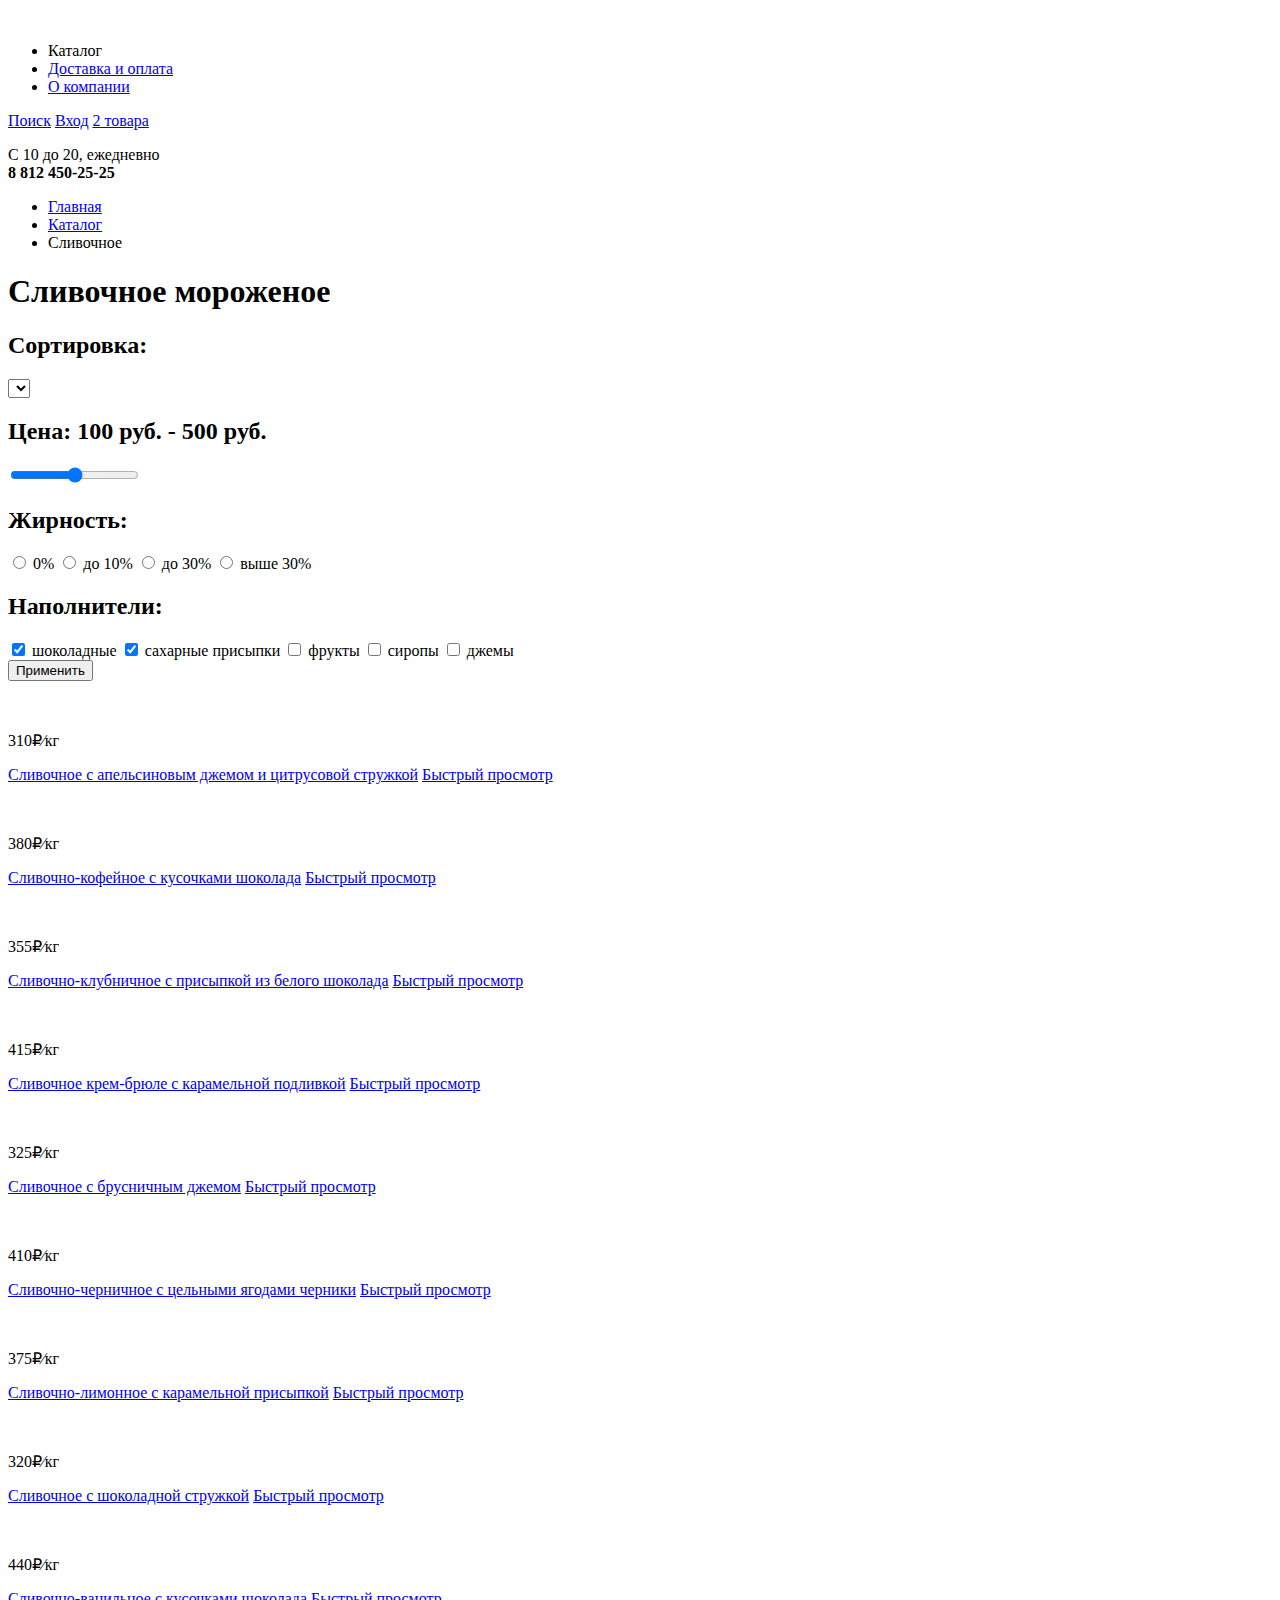
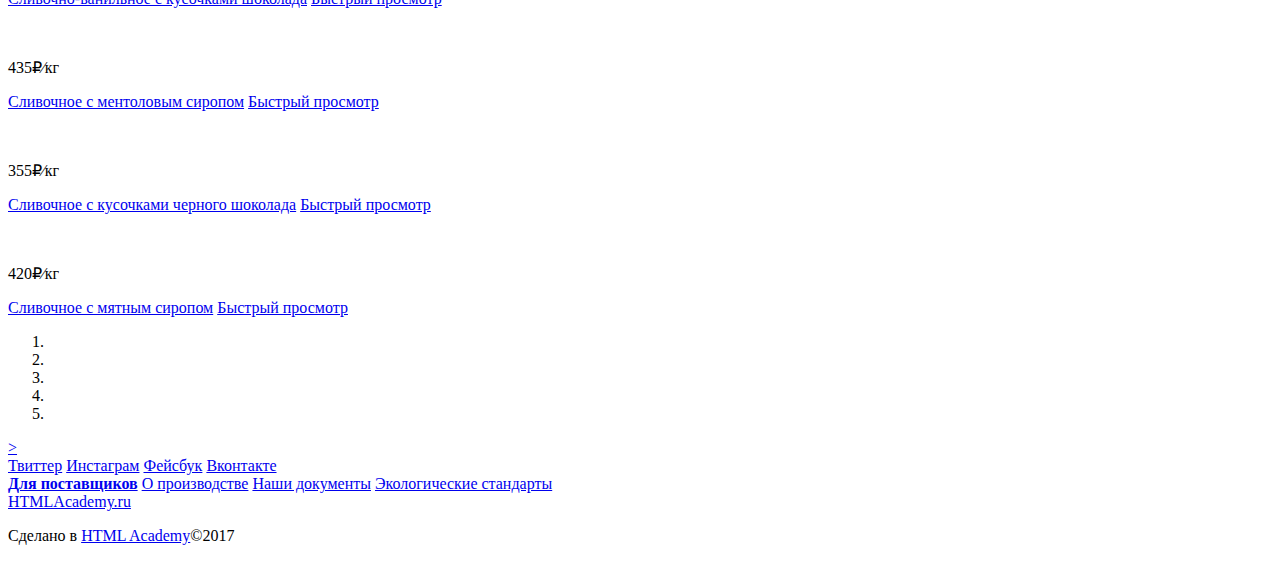
==== catalog.html @ b1b58d7e "Картинки в каталоге" ====
<!DOCTYPE html>
<html lang="ru">
    <head>
        <meta charset="utf-8">
        <title>HTML Academy: Глейси</title>
    </head>

    <body>
        <header class="main-header">
            <div class="container">
                <div class="logo">
                    <a href="index.html"><img src="img/logo.png" alt="logo of GllacyShop" width="0" height="0"></a>
                </div>
                <nav class="main-navigation">
                    <ul class="navigation-block">
                        <li class="active-navigation-block-point">Каталог</li>
                        <li class="navigation-block-point"><a href="#">Доставка и оплата</a></li>
                        <li class="navigation-block-point"><a href="#">О компании</a></li>
                    </ul>
                </nav>
                <div class="user-block">
                    <a class="user-block-search" href="#">Поиск</a>
                    <a class="user-block-login" href="#">Вход</a>
                    <a class="user-block-shopping-cart" href="#">2 товара</a>
                </div>
            </div>
            <div class="opening-hours">
                <p>
                    С 10 до 20, ежедневно<br>
                    <strong>8 812 450-25-25</strong>
                </p>
            </div>
        </header>
        <main class="container">
            <ul class="breadcrumbs-list">
                <li class="breadcrumbs-item"><a href="index.html">Главная</a></li>
                <li class="breadcrumbs-item"><a href="#">Каталог</a></li>
                <li class="breadcrumbs-item">Сливочное</li>
            </ul>
            <h1>Сливочное мороженое</h1>
            <div class="filter">
                <form action="#" method="post">
                    <div class="filter-sorting">
                        <h2>Сортировка:</h2>
                        <select name="sorting">
                            <option value="по популярности">
                        </select>
                    </div>
                    <div class="filter-price">
                        <h2>Цена: 100 руб. - 500 руб.</h2>
                        <input type="range" min="0" max="800" name="price">
                    </div>
                    <div class="filter-fat-content">
                        <h2>Жирность:</h2>
                        <input type="radio" name="fat-content" value="0" id="radio-1">
                        <label for="radio-1">0%</label>
                        <input type="radio" name="fat-content" value="less-10" id="radio-2">
                        <label for="radio-2">до 10%</label>
                        <input type="radio" name="fat-content" value="less-30" id="radio-3">
                        <label for="radio-3">до 30%</label>
                        <input type="radio" name="fat-content" value="more-30" id="radio-4">
                        <label for="radio-4">выше 30%</label>
                    </div>
                    <div class="filter-filler">
                        <h2>Наполнители:</h2>
                        <input type="checkbox" name="chocolate" checked>
                        <label for="chocolate">шоколадные</label>
                        <input type="checkbox" name="sugar" checked>
                        <label for="sugar">сахарные присыпки</label>
                        <input type="checkbox" name="fruit">
                        <label for="fruit">фрукты</label>
                        <input type="checkbox" name="syrup">
                        <label for="syrup">сиропы</label>
                        <input type="checkbox" name="jam">
                        <label for="jam">джемы</label>
                    </div>
                    <div class="filter-button">
                        <input type="submit" value="Применить">
                    </div>
                </form>
            </div>
            <div class="catalog">
                <div class="item">
                    <figure>
                        <img src="img/ice-cream-1.jpg" alt="Сливочное мороженое с апельсиновым джемом и цитрусовой стружкой" width="0" height="0">
                    </figure>
                    <p>310&#8381;&#8260;кг</p>
                    <a href="#">Сливочное с апельсиновым джемом и цитрусовой стружкой</a>
                    <a class="button" href="#">Быстрый просмотр</a>
                </div>
                <div class="item">
                    <figure>
                        <img src="img/ice-cream-2.jpg" alt="Сливочно-кофейное мороженое с кусочками шоколада" width="0" height="0">
                    </figure>
                    <p>380&#8381;&#8260;кг</p>
                    <a href="#">Сливочно-кофейное с кусочками шоколада</a>
                    <a class="button" href="#">Быстрый просмотр</a>
                </div>
                <div class="item">
                    <figure>
                        <img src="img/ice-cream-3.jpg" alt="Сливочно-клубничное мороженое с присыпкой из белого шоколада" width="0" height="0">
                    </figure>
                    <p>355&#8381;&#8260;кг</p>
                    <a href="#">Сливочно-клубничное с присыпкой из белого шоколада</a>
                    <a class="button" href="#">Быстрый просмотр</a>
                </div>
                <div class="item">
                    <figure>
                        <img src="img/ice-cream-4.jpg" alt="Сливочное крем-брюле мороженое с карамельной подливкой" width="0" height="0">
                    </figure>
                    <p>415&#8381;&#8260;кг</p>
                    <a href="#">Сливочное крем-брюле с карамельной подливкой</a>
                    <a class="button" href="#">Быстрый просмотр</a>
                </div>
                <div class="item">
                    <figure>
                        <img src="img/ice-cream-5.jpg" alt="Сливочное мороженое с брусничным джемом" width="0" height="0">
                    </figure>
                    <p>325&#8381;&#8260;кг</p>
                    <a href="#">Сливочное с брусничным джемом</a>
                    <a class="button" href="#">Быстрый просмотр</a>
                </div>
                <div class="item">
                    <figure>
                        <img src="img/ice-cream-6.jpg" alt="Сливочно-черничное мороженое с цельными ягодами черники" width="0" height="0">
                    </figure>
                    <p>410&#8381;&#8260;кг</p>
                    <a href="#">Сливочно-черничное с цельными ягодами черники</a>
                    <a class="button" href="#">Быстрый просмотр</a>
                </div>
                <div class="item">
                    <figure>
                        <img src="img/ice-cream-7.jpg" alt="Сливочно-лимонное мороженое с карамельной присыпкой" width="0" height="0">
                    </figure>
                    <p>375&#8381;&#8260;кг</p>
                    <a href="#">Сливочно-лимонное с карамельной присыпкой</a>
                    <a class="button" href="#">Быстрый просмотр</a>
                </div>
                <div class="item">
                    <figure>
                        <img src="img/ice-cream-8.jpg" alt="Сливочное мороженое с шоколадной стружкой" width="0" height="0">
                    </figure>
                    <p>320&#8381;&#8260;кг</p>
                    <a href="#">Сливочное с шоколадной стружкой</a>
                    <a class="button" href="#">Быстрый просмотр</a>
                </div>
                <div class="item">
                    <figure>
                        <img src="img/ice-cream-9.jpg" alt="Сливочно-ванильное мороженое с кусочками шоколада" width="0" height="0">
                    </figure>
                    <p>440&#8381;&#8260;кг</p>
                    <a href="#">Сливочно-ванильное с кусочками шоколада</a>
                    <a class="button" href="#">Быстрый просмотр</a>
                </div>
                <div class="item">
                    <figure>
                        <img src="img/ice-cream-10.jpg" alt="Сливочное мороженое с ментоловым сиропом" width="0" height="0">
                    </figure>
                    <p>435&#8381;&#8260;кг</p>
                    <a href="#">Сливочное с ментоловым сиропом</a>
                    <a class="button" href="#">Быстрый просмотр</a>
                </div>
                <div class="item">
                    <figure>
                        <img src="img/ice-cream-11.jpg" alt="Сливочное мороженое с кусочками черного шоколада" width="0" height="0">
                    </figure>
                    <p>355&#8381;&#8260;кг</p>
                    <a href="#">Сливочное с кусочками черного шоколада</a>
                    <a class="button" href="#">Быстрый просмотр</a>
                </div>
                <div class="item">
                    <figure>
                        <img src="img/ice-cream-12.jpg" alt="Сливочное мороженое с мятным сиропом" width="0" height="0">
                    </figure>
                    <p>420&#8381;&#8260;кг</p>
                    <a href="#">Сливочное с мятным сиропом</a>
                    <a class="button" href="#">Быстрый просмотр</a>
                </div>
            </div>
            <div class="page">
                <ol class="page-number">
                    <li class="active-page"></li>
                    <li><a href=#></a></li>
                    <li><a href=#></a></li>
                    <li><a href=#></a></li>
                    <li><a href=#></a></li>
                </ol>
                <a class="next-page" href="#">&#62;</a>
            </div>
        </main>
        <footer class="main-footer">
            <div class="container">
                <section class="footer-social">
                    <a class="social-btn social-btn-twit" href="#">Твиттер</a>
                    <a class="social-btn social-btn-inst" href="#">Инстаграм</a>
                    <a class="social-btn social-btn-fb" href="#">Фейсбук</a>
                    <a class="social-btn social-btn-vk" href="#">Вконтакте</a>
                </section>
                <section class="footer-about">
                    <a href="#"><b>Для поставщиков</b></a>
                    <a href="#">О производстве</a>
                    <a href="#">Наши документы</a>
                    <a href="#">Экологические стандарты</a>
                </section>
                <section class="footer-copyright">
                    <a class="btn" href="#">HTMLAcademy.ru</a>
                    <p>Сделано в <a href="#">HTML Academy</a>&copy;2017</p>
                </section>
            </div>
        </footer>
    </body>
</html>
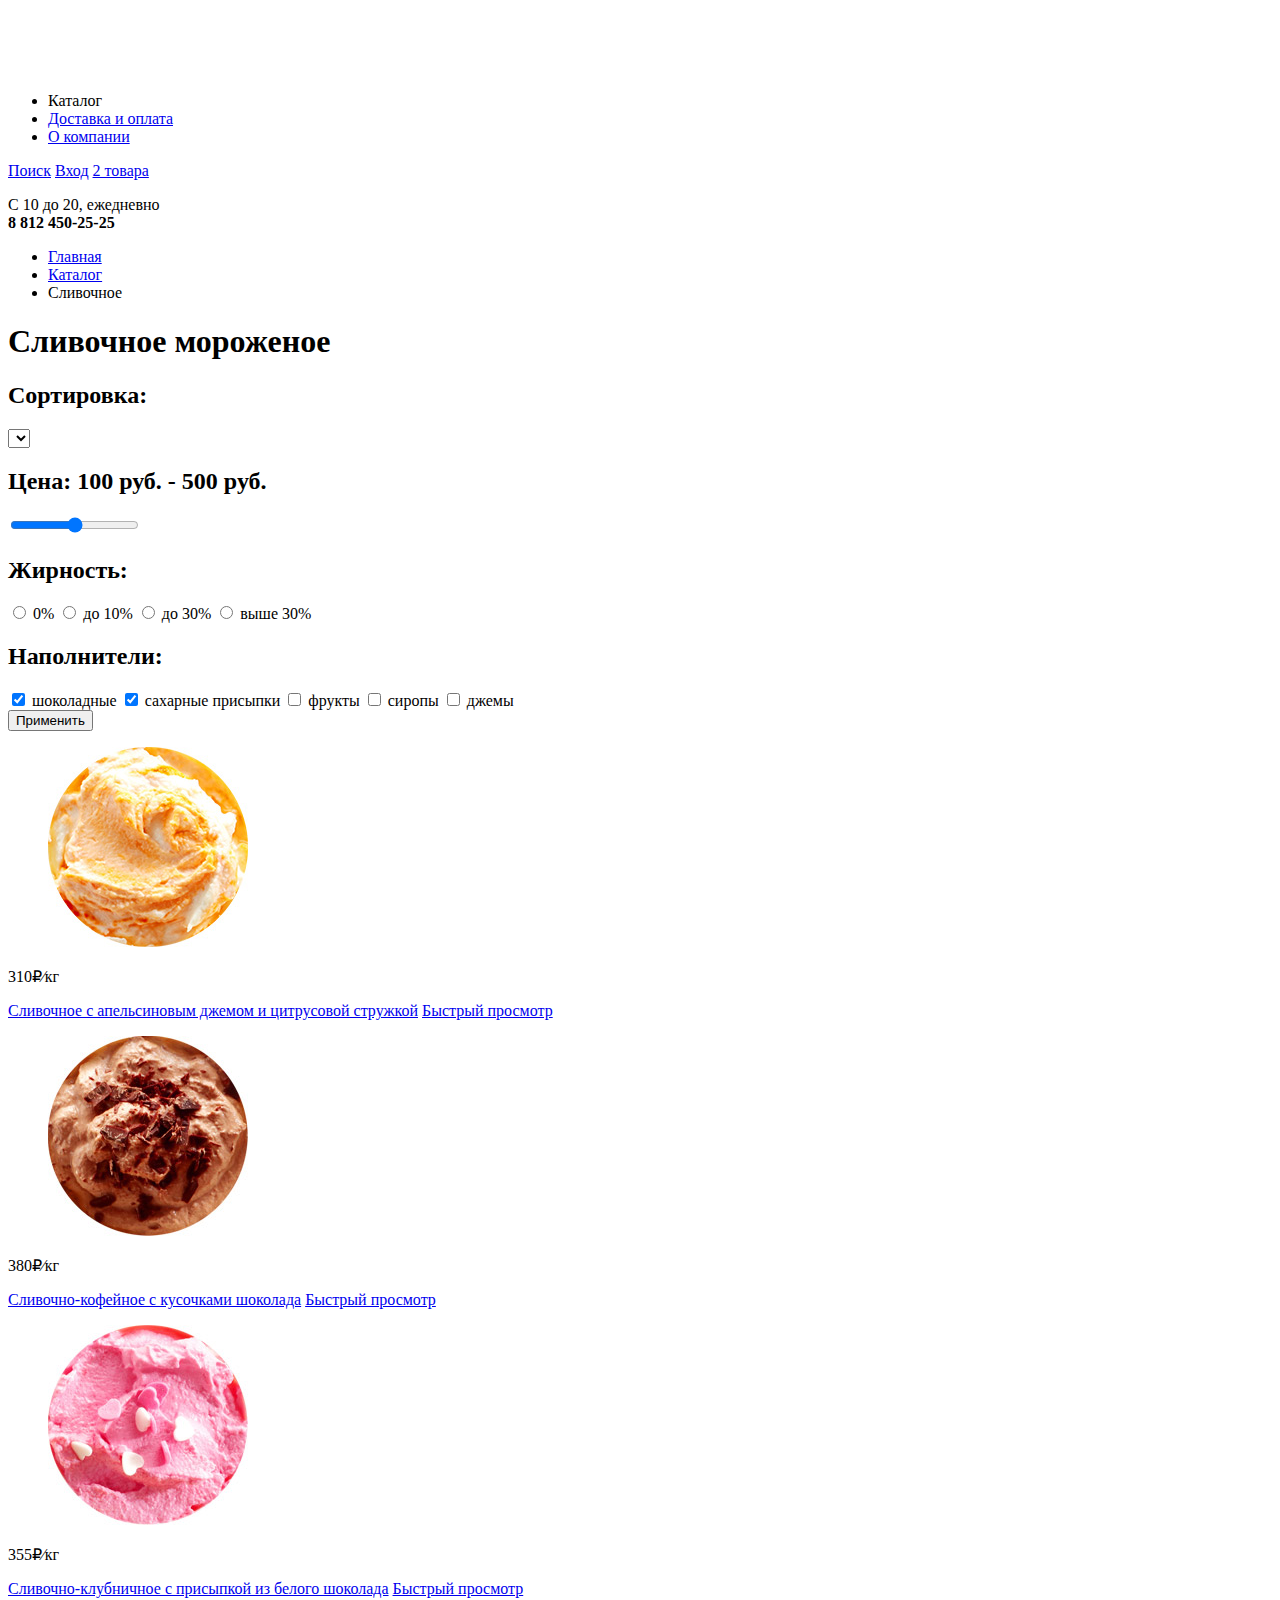
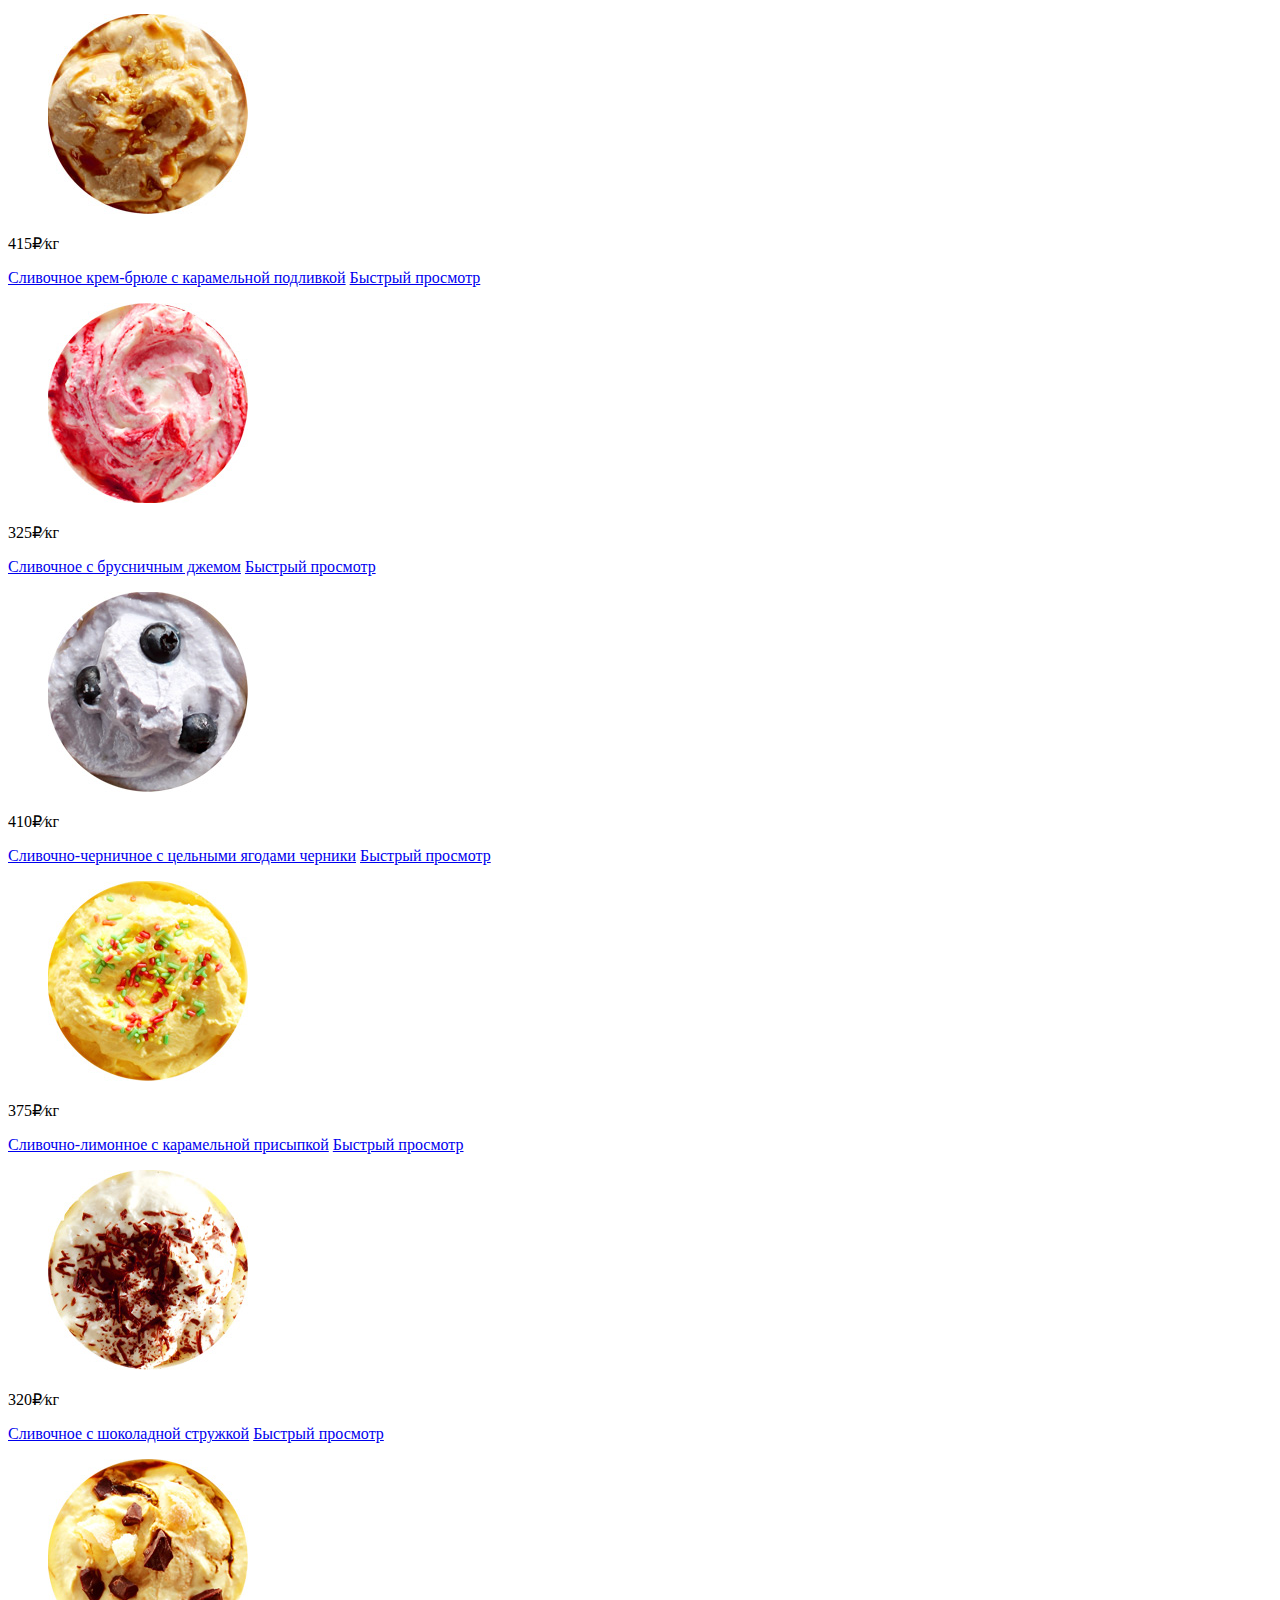
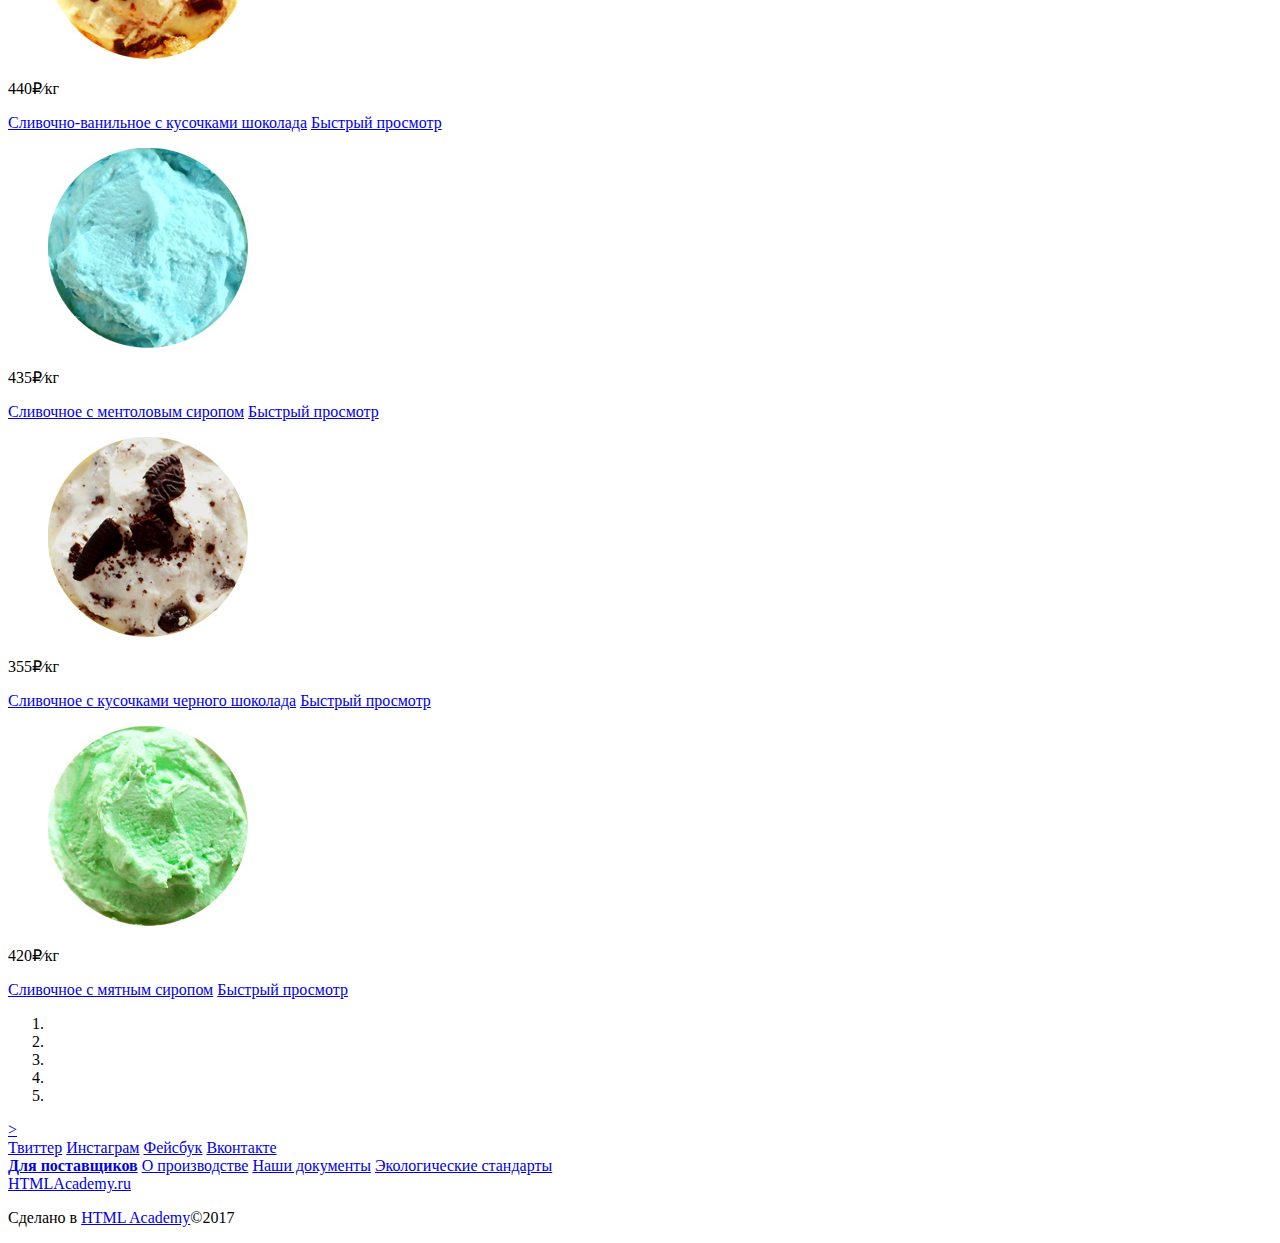
==== commit 2852aa42: "Проставлены размеры" ====
--- a/catalog.html
+++ b/catalog.html
@@ -9,7 +9,7 @@
         <header class="main-header">
             <div class="container">
                 <div class="logo">
-                    <a href="index.html"><img src="img/logo.png" alt="logo of GllacyShop" width="0" height="0"></a>
+                    <a href="index.html"><img src="img/logo.png" alt="logo of GllacyShop" width="154px" height="64px"></a>
                 </div>
                 <nav class="main-navigation">
                     <ul class="navigation-block">
@@ -82,7 +82,7 @@
             <div class="catalog">
                 <div class="item">
                     <figure>
-                        <img src="img/ice-cream-1.jpg" alt="Сливочное мороженое с апельсиновым джемом и цитрусовой стружкой" width="0" height="0">
+                        <img src="img/ice-cream-1.jpg" alt="Сливочное мороженое с апельсиновым джемом и цитрусовой стружкой" width="200px" height="200px">
                     </figure>
                     <p>310&#8381;&#8260;кг</p>
                     <a href="#">Сливочное с апельсиновым джемом и цитрусовой стружкой</a>
@@ -90,7 +90,7 @@
                 </div>
                 <div class="item">
                     <figure>
-                        <img src="img/ice-cream-2.jpg" alt="Сливочно-кофейное мороженое с кусочками шоколада" width="0" height="0">
+                        <img src="img/ice-cream-2.jpg" alt="Сливочно-кофейное мороженое с кусочками шоколада" width="200px" height="200px">
                     </figure>
                     <p>380&#8381;&#8260;кг</p>
                     <a href="#">Сливочно-кофейное с кусочками шоколада</a>
@@ -98,7 +98,7 @@
                 </div>
                 <div class="item">
                     <figure>
-                        <img src="img/ice-cream-3.jpg" alt="Сливочно-клубничное мороженое с присыпкой из белого шоколада" width="0" height="0">
+                        <img src="img/ice-cream-3.jpg" alt="Сливочно-клубничное мороженое с присыпкой из белого шоколада" width="200px" height="200px">
                     </figure>
                     <p>355&#8381;&#8260;кг</p>
                     <a href="#">Сливочно-клубничное с присыпкой из белого шоколада</a>
@@ -106,7 +106,7 @@
                 </div>
                 <div class="item">
                     <figure>
-                        <img src="img/ice-cream-4.jpg" alt="Сливочное крем-брюле мороженое с карамельной подливкой" width="0" height="0">
+                        <img src="img/ice-cream-4.jpg" alt="Сливочное крем-брюле мороженое с карамельной подливкой" width="200px" height="200px">
                     </figure>
                     <p>415&#8381;&#8260;кг</p>
                     <a href="#">Сливочное крем-брюле с карамельной подливкой</a>
@@ -114,7 +114,7 @@
                 </div>
                 <div class="item">
                     <figure>
-                        <img src="img/ice-cream-5.jpg" alt="Сливочное мороженое с брусничным джемом" width="0" height="0">
+                        <img src="img/ice-cream-5.jpg" alt="Сливочное мороженое с брусничным джемом" width="200px" height="200px">
                     </figure>
                     <p>325&#8381;&#8260;кг</p>
                     <a href="#">Сливочное с брусничным джемом</a>
@@ -122,7 +122,7 @@
                 </div>
                 <div class="item">
                     <figure>
-                        <img src="img/ice-cream-6.jpg" alt="Сливочно-черничное мороженое с цельными ягодами черники" width="0" height="0">
+                        <img src="img/ice-cream-6.jpg" alt="Сливочно-черничное мороженое с цельными ягодами черники" width="200px" height="200px">
                     </figure>
                     <p>410&#8381;&#8260;кг</p>
                     <a href="#">Сливочно-черничное с цельными ягодами черники</a>
@@ -130,7 +130,7 @@
                 </div>
                 <div class="item">
                     <figure>
-                        <img src="img/ice-cream-7.jpg" alt="Сливочно-лимонное мороженое с карамельной присыпкой" width="0" height="0">
+                        <img src="img/ice-cream-7.jpg" alt="Сливочно-лимонное мороженое с карамельной присыпкой" width="200px" height="200px">
                     </figure>
                     <p>375&#8381;&#8260;кг</p>
                     <a href="#">Сливочно-лимонное с карамельной присыпкой</a>
@@ -138,7 +138,7 @@
                 </div>
                 <div class="item">
                     <figure>
-                        <img src="img/ice-cream-8.jpg" alt="Сливочное мороженое с шоколадной стружкой" width="0" height="0">
+                        <img src="img/ice-cream-8.jpg" alt="Сливочное мороженое с шоколадной стружкой" width="200px" height="200px">
                     </figure>
                     <p>320&#8381;&#8260;кг</p>
                     <a href="#">Сливочное с шоколадной стружкой</a>
@@ -146,7 +146,7 @@
                 </div>
                 <div class="item">
                     <figure>
-                        <img src="img/ice-cream-9.jpg" alt="Сливочно-ванильное мороженое с кусочками шоколада" width="0" height="0">
+                        <img src="img/ice-cream-9.jpg" alt="Сливочно-ванильное мороженое с кусочками шоколада" width="200px" height="200px">
                     </figure>
                     <p>440&#8381;&#8260;кг</p>
                     <a href="#">Сливочно-ванильное с кусочками шоколада</a>
@@ -154,7 +154,7 @@
                 </div>
                 <div class="item">
                     <figure>
-                        <img src="img/ice-cream-10.jpg" alt="Сливочное мороженое с ментоловым сиропом" width="0" height="0">
+                        <img src="img/ice-cream-10.jpg" alt="Сливочное мороженое с ментоловым сиропом" width="200px" height="200px">
                     </figure>
                     <p>435&#8381;&#8260;кг</p>
                     <a href="#">Сливочное с ментоловым сиропом</a>
@@ -162,7 +162,7 @@
                 </div>
                 <div class="item">
                     <figure>
-                        <img src="img/ice-cream-11.jpg" alt="Сливочное мороженое с кусочками черного шоколада" width="0" height="0">
+                        <img src="img/ice-cream-11.jpg" alt="Сливочное мороженое с кусочками черного шоколада" width="200px" height="200px">
                     </figure>
                     <p>355&#8381;&#8260;кг</p>
                     <a href="#">Сливочное с кусочками черного шоколада</a>
@@ -170,7 +170,7 @@
                 </div>
                 <div class="item">
                     <figure>
-                        <img src="img/ice-cream-12.jpg" alt="Сливочное мороженое с мятным сиропом" width="0" height="0">
+                        <img src="img/ice-cream-12.jpg" alt="Сливочное мороженое с мятным сиропом" width="200px" height="200px">
                     </figure>
                     <p>420&#8381;&#8260;кг</p>
                     <a href="#">Сливочное с мятным сиропом</a>
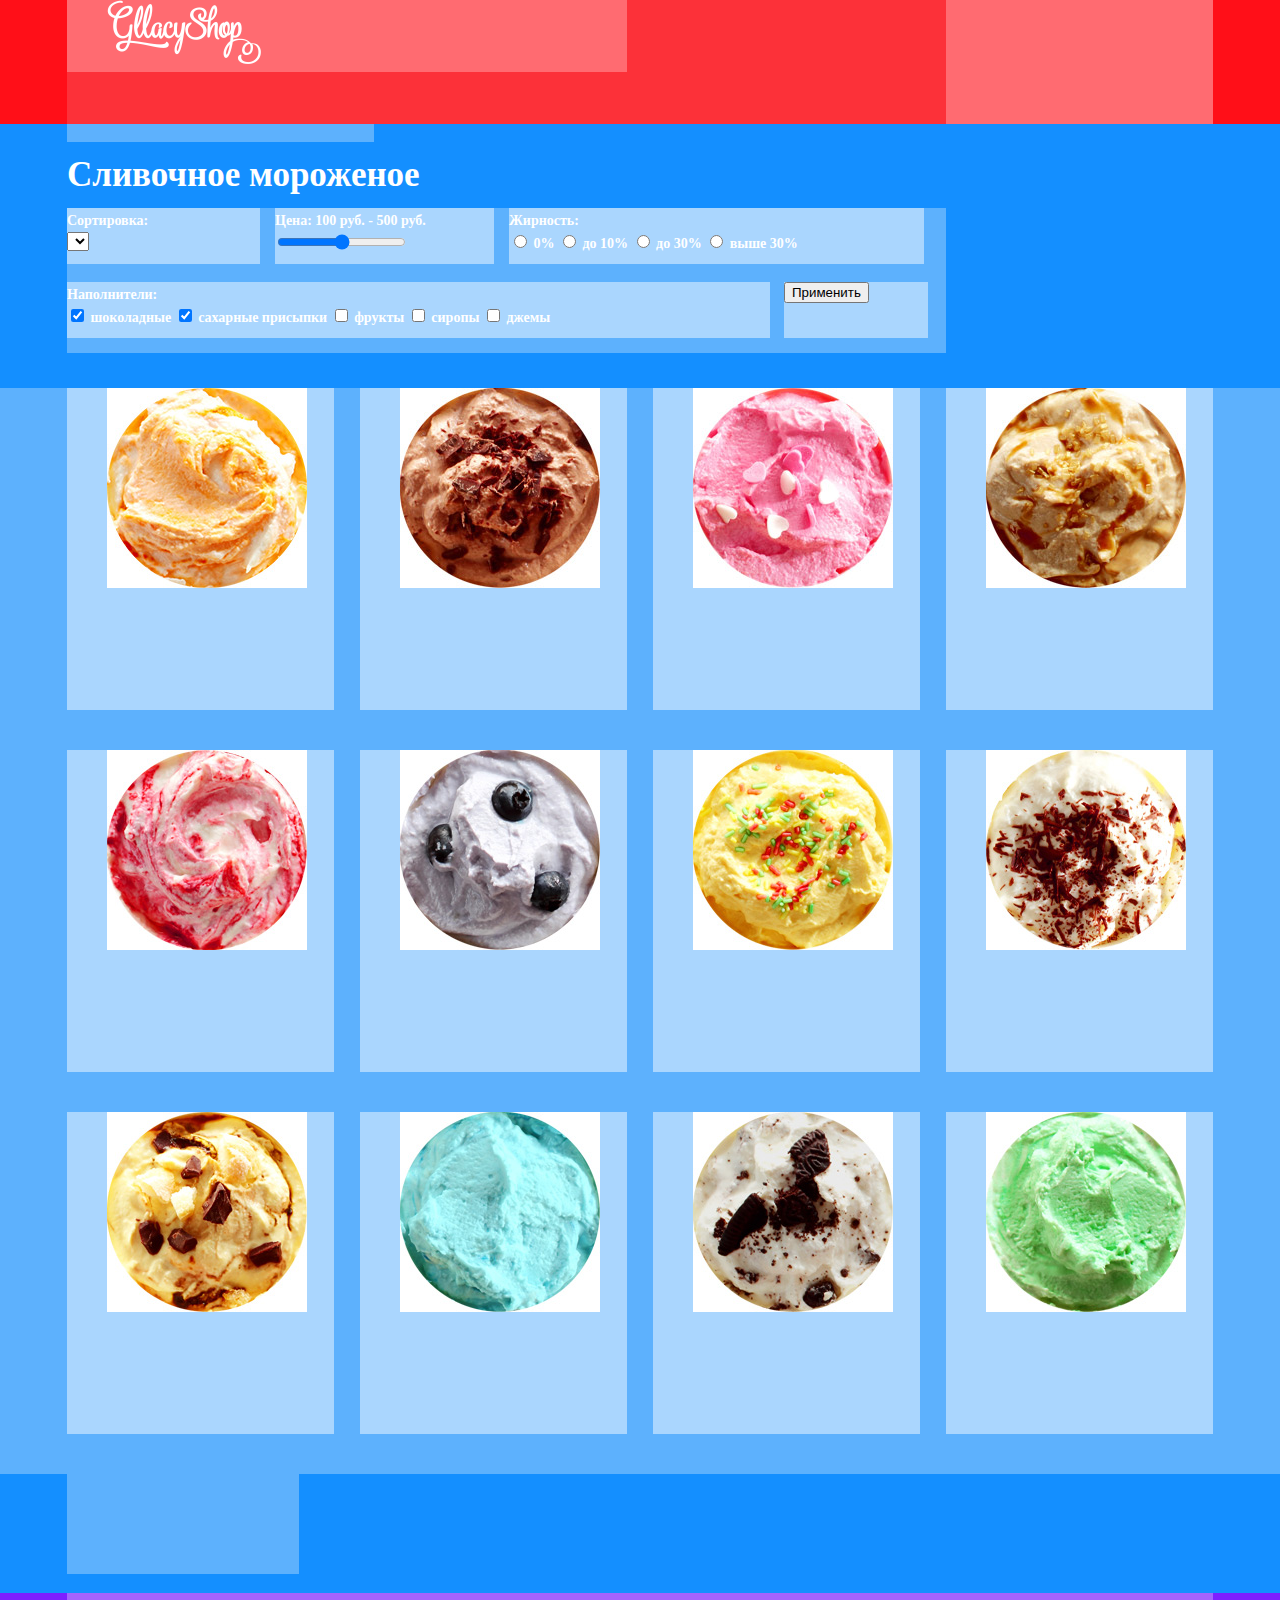
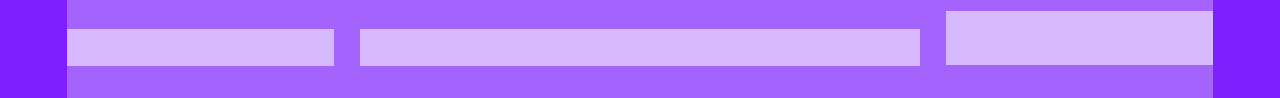
==== commit 6756481e: "Сетка" ====
--- a/catalog.html
+++ b/catalog.html
@@ -3,16 +3,14 @@
     <head>
         <meta charset="utf-8">
         <title>HTML Academy: Глейси</title>
+        <link href="css/style.css" rel="stylesheet">
     </head>
-
     <body>
         <header class="main-header">
             <div class="container">
-                <div class="logo">
-                    <a href="index.html"><img src="img/logo.png" alt="logo of GllacyShop" width="154px" height="64px"></a>
-                </div>
                 <nav class="main-navigation">
                     <ul class="navigation-block">
+                        <li class="logo"><a href="index.html"><img src="img/logo.png" alt="logo of GllacyShop" width="154px" height="64px"></a></li>
                         <li class="active-navigation-block-point">Каталог</li>
                         <li class="navigation-block-point"><a href="#">Доставка и оплата</a></li>
                         <li class="navigation-block-point"><a href="#">О компании</a></li>
@@ -24,168 +22,180 @@
                     <a class="user-block-shopping-cart" href="#">2 товара</a>
                 </div>
             </div>
-            <div class="opening-hours">
-                <p>
-                    С 10 до 20, ежедневно<br>
-                    <strong>8 812 450-25-25</strong>
-                </p>
+            <div class="container">
+                <div class="opening-hours">
+                    <p>
+                        С 10 до 20, ежедневно<br>
+                        <strong>8 812 450-25-25</strong>
+                    </p>
+                </div>
             </div>
         </header>
-        <main class="container">
-            <ul class="breadcrumbs-list">
-                <li class="breadcrumbs-item"><a href="index.html">Главная</a></li>
-                <li class="breadcrumbs-item"><a href="#">Каталог</a></li>
-                <li class="breadcrumbs-item">Сливочное</li>
-            </ul>
-            <h1>Сливочное мороженое</h1>
+        <main class="main-container">
+            <div class="container">
+                <ul class="breadcrumbs-list">
+                    <li class="breadcrumbs-item"><a href="index.html">Главная</a></li>
+                    <li class="breadcrumbs-item"><a href="#">Каталог</a></li>
+                    <li class="breadcrumbs-item">Сливочное</li>
+                </ul>
+            </div>
+            <div class="container">
+                <h1>Сливочное мороженое</h1>
+            </div>
             <div class="filter">
-                <form action="#" method="post">
-                    <div class="filter-sorting">
-                        <h2>Сортировка:</h2>
-                        <select name="sorting">
-                            <option value="по популярности">
-                        </select>
-                    </div>
-                    <div class="filter-price">
-                        <h2>Цена: 100 руб. - 500 руб.</h2>
-                        <input type="range" min="0" max="800" name="price">
-                    </div>
-                    <div class="filter-fat-content">
-                        <h2>Жирность:</h2>
-                        <input type="radio" name="fat-content" value="0" id="radio-1">
-                        <label for="radio-1">0%</label>
-                        <input type="radio" name="fat-content" value="less-10" id="radio-2">
-                        <label for="radio-2">до 10%</label>
-                        <input type="radio" name="fat-content" value="less-30" id="radio-3">
-                        <label for="radio-3">до 30%</label>
-                        <input type="radio" name="fat-content" value="more-30" id="radio-4">
-                        <label for="radio-4">выше 30%</label>
-                    </div>
-                    <div class="filter-filler">
-                        <h2>Наполнители:</h2>
-                        <input type="checkbox" name="chocolate" checked>
-                        <label for="chocolate">шоколадные</label>
-                        <input type="checkbox" name="sugar" checked>
-                        <label for="sugar">сахарные присыпки</label>
-                        <input type="checkbox" name="fruit">
-                        <label for="fruit">фрукты</label>
-                        <input type="checkbox" name="syrup">
-                        <label for="syrup">сиропы</label>
-                        <input type="checkbox" name="jam">
-                        <label for="jam">джемы</label>
-                    </div>
-                    <div class="filter-button">
-                        <input type="submit" value="Применить">
-                    </div>
-                </form>
+                <div class="container">
+                    <form action="#" method="post">
+                        <div class="filter-sorting">
+                            <h2>Сортировка:</h2>
+                            <select name="sorting">
+                                <option value="по популярности">
+                            </select>
+                        </div>
+                        <div class="filter-price">
+                            <h2>Цена: 100 руб. - 500 руб.</h2>
+                            <input type="range" min="0" max="800" name="price">
+                        </div>
+                        <div class="filter-fat-content">
+                            <h2>Жирность:</h2>
+                            <input type="radio" name="fat-content" value="0" id="radio-1">
+                            <label for="radio-1">0%</label>
+                            <input type="radio" name="fat-content" value="less-10" id="radio-2">
+                            <label for="radio-2">до 10%</label>
+                            <input type="radio" name="fat-content" value="less-30" id="radio-3">
+                            <label for="radio-3">до 30%</label>
+                            <input type="radio" name="fat-content" value="more-30" id="radio-4">
+                            <label for="radio-4">выше 30%</label>
+                        </div>
+                        <div class="filter-filler">
+                            <h2>Наполнители:</h2>
+                            <input type="checkbox" name="chocolate" checked>
+                            <label for="chocolate">шоколадные</label>
+                            <input type="checkbox" name="sugar" checked>
+                            <label for="sugar">сахарные присыпки</label>
+                            <input type="checkbox" name="fruit">
+                            <label for="fruit">фрукты</label>
+                            <input type="checkbox" name="syrup">
+                            <label for="syrup">сиропы</label>
+                            <input type="checkbox" name="jam">
+                            <label for="jam">джемы</label>
+                        </div>
+                        <div class="filter-button">
+                            <input type="submit" value="Применить">
+                        </div>
+                    </form>
+                </div>
             </div>
             <div class="catalog">
-                <div class="item">
-                    <figure>
-                        <img src="img/ice-cream-1.jpg" alt="Сливочное мороженое с апельсиновым джемом и цитрусовой стружкой" width="200px" height="200px">
-                    </figure>
-                    <p>310&#8381;&#8260;кг</p>
-                    <a href="#">Сливочное с апельсиновым джемом и цитрусовой стружкой</a>
-                    <a class="button" href="#">Быстрый просмотр</a>
-                </div>
-                <div class="item">
-                    <figure>
-                        <img src="img/ice-cream-2.jpg" alt="Сливочно-кофейное мороженое с кусочками шоколада" width="200px" height="200px">
-                    </figure>
-                    <p>380&#8381;&#8260;кг</p>
-                    <a href="#">Сливочно-кофейное с кусочками шоколада</a>
-                    <a class="button" href="#">Быстрый просмотр</a>
-                </div>
-                <div class="item">
-                    <figure>
-                        <img src="img/ice-cream-3.jpg" alt="Сливочно-клубничное мороженое с присыпкой из белого шоколада" width="200px" height="200px">
-                    </figure>
-                    <p>355&#8381;&#8260;кг</p>
-                    <a href="#">Сливочно-клубничное с присыпкой из белого шоколада</a>
-                    <a class="button" href="#">Быстрый просмотр</a>
-                </div>
-                <div class="item">
-                    <figure>
-                        <img src="img/ice-cream-4.jpg" alt="Сливочное крем-брюле мороженое с карамельной подливкой" width="200px" height="200px">
-                    </figure>
-                    <p>415&#8381;&#8260;кг</p>
-                    <a href="#">Сливочное крем-брюле с карамельной подливкой</a>
-                    <a class="button" href="#">Быстрый просмотр</a>
-                </div>
-                <div class="item">
-                    <figure>
-                        <img src="img/ice-cream-5.jpg" alt="Сливочное мороженое с брусничным джемом" width="200px" height="200px">
-                    </figure>
-                    <p>325&#8381;&#8260;кг</p>
-                    <a href="#">Сливочное с брусничным джемом</a>
-                    <a class="button" href="#">Быстрый просмотр</a>
-                </div>
-                <div class="item">
-                    <figure>
-                        <img src="img/ice-cream-6.jpg" alt="Сливочно-черничное мороженое с цельными ягодами черники" width="200px" height="200px">
-                    </figure>
-                    <p>410&#8381;&#8260;кг</p>
-                    <a href="#">Сливочно-черничное с цельными ягодами черники</a>
-                    <a class="button" href="#">Быстрый просмотр</a>
-                </div>
-                <div class="item">
-                    <figure>
-                        <img src="img/ice-cream-7.jpg" alt="Сливочно-лимонное мороженое с карамельной присыпкой" width="200px" height="200px">
-                    </figure>
-                    <p>375&#8381;&#8260;кг</p>
-                    <a href="#">Сливочно-лимонное с карамельной присыпкой</a>
-                    <a class="button" href="#">Быстрый просмотр</a>
-                </div>
-                <div class="item">
-                    <figure>
-                        <img src="img/ice-cream-8.jpg" alt="Сливочное мороженое с шоколадной стружкой" width="200px" height="200px">
-                    </figure>
-                    <p>320&#8381;&#8260;кг</p>
-                    <a href="#">Сливочное с шоколадной стружкой</a>
-                    <a class="button" href="#">Быстрый просмотр</a>
-                </div>
-                <div class="item">
-                    <figure>
-                        <img src="img/ice-cream-9.jpg" alt="Сливочно-ванильное мороженое с кусочками шоколада" width="200px" height="200px">
-                    </figure>
-                    <p>440&#8381;&#8260;кг</p>
-                    <a href="#">Сливочно-ванильное с кусочками шоколада</a>
-                    <a class="button" href="#">Быстрый просмотр</a>
-                </div>
-                <div class="item">
-                    <figure>
-                        <img src="img/ice-cream-10.jpg" alt="Сливочное мороженое с ментоловым сиропом" width="200px" height="200px">
-                    </figure>
-                    <p>435&#8381;&#8260;кг</p>
-                    <a href="#">Сливочное с ментоловым сиропом</a>
-                    <a class="button" href="#">Быстрый просмотр</a>
-                </div>
-                <div class="item">
-                    <figure>
-                        <img src="img/ice-cream-11.jpg" alt="Сливочное мороженое с кусочками черного шоколада" width="200px" height="200px">
-                    </figure>
-                    <p>355&#8381;&#8260;кг</p>
-                    <a href="#">Сливочное с кусочками черного шоколада</a>
-                    <a class="button" href="#">Быстрый просмотр</a>
-                </div>
-                <div class="item">
-                    <figure>
-                        <img src="img/ice-cream-12.jpg" alt="Сливочное мороженое с мятным сиропом" width="200px" height="200px">
-                    </figure>
-                    <p>420&#8381;&#8260;кг</p>
-                    <a href="#">Сливочное с мятным сиропом</a>
-                    <a class="button" href="#">Быстрый просмотр</a>
+                <div class="container">
+                    <div class="item">
+                        <figure>
+                            <img src="img/ice-cream-1.jpg" alt="Сливочное мороженое с апельсиновым джемом и цитрусовой стружкой" width="200px" height="200px">
+                        </figure>
+                        <p>310&#8381;&#8260;кг</p>
+                        <a href="#">Сливочное с апельсиновым джемом и цитрусовой стружкой</a>
+                        <a class="button" href="#">Быстрый просмотр</a>
+                    </div>
+                    <div class="item">
+                        <figure>
+                            <img src="img/ice-cream-2.jpg" alt="Сливочно-кофейное мороженое с кусочками шоколада" width="200px" height="200px">
+                        </figure>
+                        <p>380&#8381;&#8260;кг</p>
+                        <a href="#">Сливочно-кофейное с кусочками шоколада</a>
+                        <a class="button" href="#">Быстрый просмотр</a>
+                    </div>
+                    <div class="item">
+                        <figure>
+                            <img src="img/ice-cream-3.jpg" alt="Сливочно-клубничное мороженое с присыпкой из белого шоколада" width="200px" height="200px">
+                        </figure>
+                        <p>355&#8381;&#8260;кг</p>
+                        <a href="#">Сливочно-клубничное с присыпкой из белого шоколада</a>
+                        <a class="button" href="#">Быстрый просмотр</a>
+                    </div>
+                    <div class="item">
+                        <figure>
+                            <img src="img/ice-cream-4.jpg" alt="Сливочное крем-брюле мороженое с карамельной подливкой" width="200px" height="200px">
+                        </figure>
+                        <p>415&#8381;&#8260;кг</p>
+                        <a href="#">Сливочное крем-брюле с карамельной подливкой</a>
+                        <a class="button" href="#">Быстрый просмотр</a>
+                    </div>
+                    <div class="item">
+                        <figure>
+                            <img src="img/ice-cream-5.jpg" alt="Сливочное мороженое с брусничным джемом" width="200px" height="200px">
+                        </figure>
+                        <p>325&#8381;&#8260;кг</p>
+                        <a href="#">Сливочное с брусничным джемом</a>
+                        <a class="button" href="#">Быстрый просмотр</a>
+                    </div>
+                    <div class="item">
+                        <figure>
+                            <img src="img/ice-cream-6.jpg" alt="Сливочно-черничное мороженое с цельными ягодами черники" width="200px" height="200px">
+                        </figure>
+                        <p>410&#8381;&#8260;кг</p>
+                        <a href="#">Сливочно-черничное с цельными ягодами черники</a>
+                        <a class="button" href="#">Быстрый просмотр</a>
+                    </div>
+                    <div class="item">
+                        <figure>
+                            <img src="img/ice-cream-7.jpg" alt="Сливочно-лимонное мороженое с карамельной присыпкой" width="200px" height="200px">
+                        </figure>
+                        <p>375&#8381;&#8260;кг</p>
+                        <a href="#">Сливочно-лимонное с карамельной присыпкой</a>
+                        <a class="button" href="#">Быстрый просмотр</a>
+                    </div>
+                    <div class="item">
+                        <figure>
+                            <img src="img/ice-cream-8.jpg" alt="Сливочное мороженое с шоколадной стружкой" width="200px" height="200px">
+                        </figure>
+                        <p>320&#8381;&#8260;кг</p>
+                        <a href="#">Сливочное с шоколадной стружкой</a>
+                        <a class="button" href="#">Быстрый просмотр</a>
+                    </div>
+                    <div class="item">
+                        <figure>
+                            <img src="img/ice-cream-9.jpg" alt="Сливочно-ванильное мороженое с кусочками шоколада" width="200px" height="200px">
+                        </figure>
+                        <p>440&#8381;&#8260;кг</p>
+                        <a href="#">Сливочно-ванильное с кусочками шоколада</a>
+                        <a class="button" href="#">Быстрый просмотр</a>
+                    </div>
+                    <div class="item">
+                        <figure>
+                            <img src="img/ice-cream-10.jpg" alt="Сливочное мороженое с ментоловым сиропом" width="200px" height="200px">
+                        </figure>
+                        <p>435&#8381;&#8260;кг</p>
+                        <a href="#">Сливочное с ментоловым сиропом</a>
+                        <a class="button" href="#">Быстрый просмотр</a>
+                    </div>
+                    <div class="item">
+                        <figure>
+                            <img src="img/ice-cream-11.jpg" alt="Сливочное мороженое с кусочками черного шоколада" width="200px" height="200px">
+                        </figure>
+                        <p>355&#8381;&#8260;кг</p>
+                        <a href="#">Сливочное с кусочками черного шоколада</a>
+                        <a class="button" href="#">Быстрый просмотр</a>
+                    </div>
+                    <div class="item">
+                        <figure>
+                            <img src="img/ice-cream-12.jpg" alt="Сливочное мороженое с мятным сиропом" width="200px" height="200px">
+                        </figure>
+                        <p>420&#8381;&#8260;кг</p>
+                        <a href="#">Сливочное с мятным сиропом</a>
+                        <a class="button" href="#">Быстрый просмотр</a>
+                    </div>
                 </div>
             </div>
             <div class="page">
-                <ol class="page-number">
-                    <li class="active-page"></li>
-                    <li><a href=#></a></li>
-                    <li><a href=#></a></li>
-                    <li><a href=#></a></li>
-                    <li><a href=#></a></li>
-                </ol>
-                <a class="next-page" href="#">&#62;</a>
+                <div class="container">
+                    <ol class="page-number">
+                        <li class="active-page"></li>
+                        <li><a href=#></a></li>
+                        <li><a href=#></a></li>
+                        <li><a href=#></a></li>
+                        <li><a href=#></a></li>
+                    </ol>
+                    <a class="next-page" href="#">&#62;</a>
+                </div>
             </div>
         </main>
         <footer class="main-footer">
--- a/css/style.css
+++ b/css/style.css
@@ -0,0 +1,256 @@
+body {
+    /* Оформление текста */
+    font-size: 16px;
+    line-height: 1.2em;
+    color: #ffffff;
+    font-weight: bold;
+    font-family: "Roboto";
+
+    /* Сетка */
+    margin: 0;
+    padding: 0;
+}
+
+/*------------------------------ Сетка для шапки -----------------------------*/
+.container {
+    width: 1146px;
+    margin: 0 auto;
+}
+
+.main-header {
+    height: 124px;
+    background-color: #ff0f18;
+    font-size: 0;
+}
+
+.main-header .container {
+    height: 72px;
+    background-color: #fc3139;
+}
+
+.main-navigation {
+    display: inline-block;
+    width: 560px;
+    height: 72px;
+    margin: 0;
+    background-color: #ff6b71;
+}
+
+.user-block {
+    display: inline-block;
+    vertical-align: top;
+    width: 267px;
+    height: 72px;
+    margin: 0;
+    margin-left: 319px;
+    background-color: #ff6b71;
+}
+
+.opening-hours {
+    display: inline-block;
+    width: 267px;
+    height: 52px;
+    margin: 0;
+    margin-left: 879px;
+    background-color: #ff6b71;
+}
+
+/*--------------------------- Сетка для index.html ---------------------------*/
+.main-container {
+    background-color: #148fff;
+    font-size: 0;
+}
+
+.special-offer {
+    margin-top: 528px; /*Пока не поняла, как поступить со слайдами, поэтому сделала отступ */
+    margin-bottom: 35px;
+    background-color: #5db1fd;
+}
+
+.left-special-offer,
+.right-special-offer {
+    display: inline-block;
+    width: 560px;
+    height: 229px;
+    background-color: #aad6fe;
+    font-size: 16px;
+}
+
+.left-special-offer {
+    margin-right: 26px;
+}
+
+.catalog {
+    background-color: #5db1fd;
+}
+
+.item {
+    display: inline-block;
+    vertical-align: top;
+    height: 322px;
+    width: 267px;
+    margin-bottom: 40px;
+    margin-right: 26px;
+    background-color: #aad6fe;
+}
+
+.item:nth-child(4n) {
+    margin-right: 0;
+}
+
+.description {
+    height: 306px;
+    margin-bottom: 40px;
+    background-color: #5db1fd;
+}
+
+.news {
+    background-color: #5db1fd;
+}
+
+.news-blog,
+.news-newsletter {
+    display: inline-block;
+    vertical-align: top;
+    width: 560px;
+    height: 220px;
+    background-color: #aad6fe;
+    font-size: 16px;
+}
+
+.news-blog {
+    margin-right: 26px;
+}
+
+.contacts {
+    height: 430px;
+    background-color: #5db1fd;
+}
+
+.contacts img {
+    display: none; /* Не поняла, как сделат карту, пока скрыла */
+}
+
+.contacts-info {
+    height: 305px;
+    width: 302px;
+    margin-left: 870px;
+    margin-top: 62px;
+    background-color: #aad6fe;
+}
+/*-------------------------- Сетка для catalog.html --------------------------*/
+.breadcrumbs-list {
+    width: 267px;
+    height: 18px;
+    background-color: #5db1fd;
+}
+
+form {
+    width: 879px;
+    height: 145px;
+    margin-bottom: 35px;
+    background-color: #5db1fd;
+    font-size: 0;
+}
+
+.filter-sorting,
+.filter-price,
+.filter-fat-content,
+.filter-filler,
+.filter-button {
+    display: inline-block;
+    vertical-align: top;
+    height: 56px;
+    margin-right: 15px;
+    margin-bottom: 18px;
+    background-color: #aad6fe;
+    font-size: 14px;
+}
+
+.filter-sorting {
+    width: 193px;
+}
+
+.filter-price {
+    width: 219px;
+}
+
+.filter-fat-content {
+    width: 415px;
+}
+
+.filter-filler {
+    width: 703px;
+    margin-right: 14px;
+}
+
+.filter-button {
+    width: 144px;
+}
+
+.page-number {
+    width: 192px;
+    height: 100px;
+    background-color: #5db1fd;
+}
+/*----------------------------- Сетка для подвала ----------------------------*/
+.main-footer {
+    font-size: 0;
+    background-color: #7e1fff;
+}
+
+.main-footer .container {
+    height: 105px;
+    background-color: #a463fd;
+}
+
+.footer-social {
+    float: left;
+    width: 267px;
+    height: 37px;
+    margin-top: 36px;
+    margin-right: 26px;
+    background-color: #d6b9fe;
+}
+
+.footer-about {
+    float: left;
+    width: 560px;
+    height: 37px;
+    margin-top: 36px;
+    margin-right: 26px;
+    background-color: #d6b9fe;
+}
+
+.footer-copyright {
+    float: right;
+    width: 267px;
+    height: 54px;
+    margin-top: 18px;
+    background-color: #d6b9fe;
+}
+
+/* Оформление */
+.special-offer h2 {
+    /* Оформление текста */
+    font-size: 35px;
+    line-height: 3px;
+}
+
+.filter h2 {
+    /* Оформление текста */
+    font-size: 14px;
+    line-height: 1px;
+    font-weight: medium;
+}
+
+.news-blog h3 {
+    /* Оформление текста */
+    line-height: 3px;
+    color: #5a5a5a;
+    font-weight: medium;
+}
+
+.main-container h1 {
+    font-size: 35px;
+}
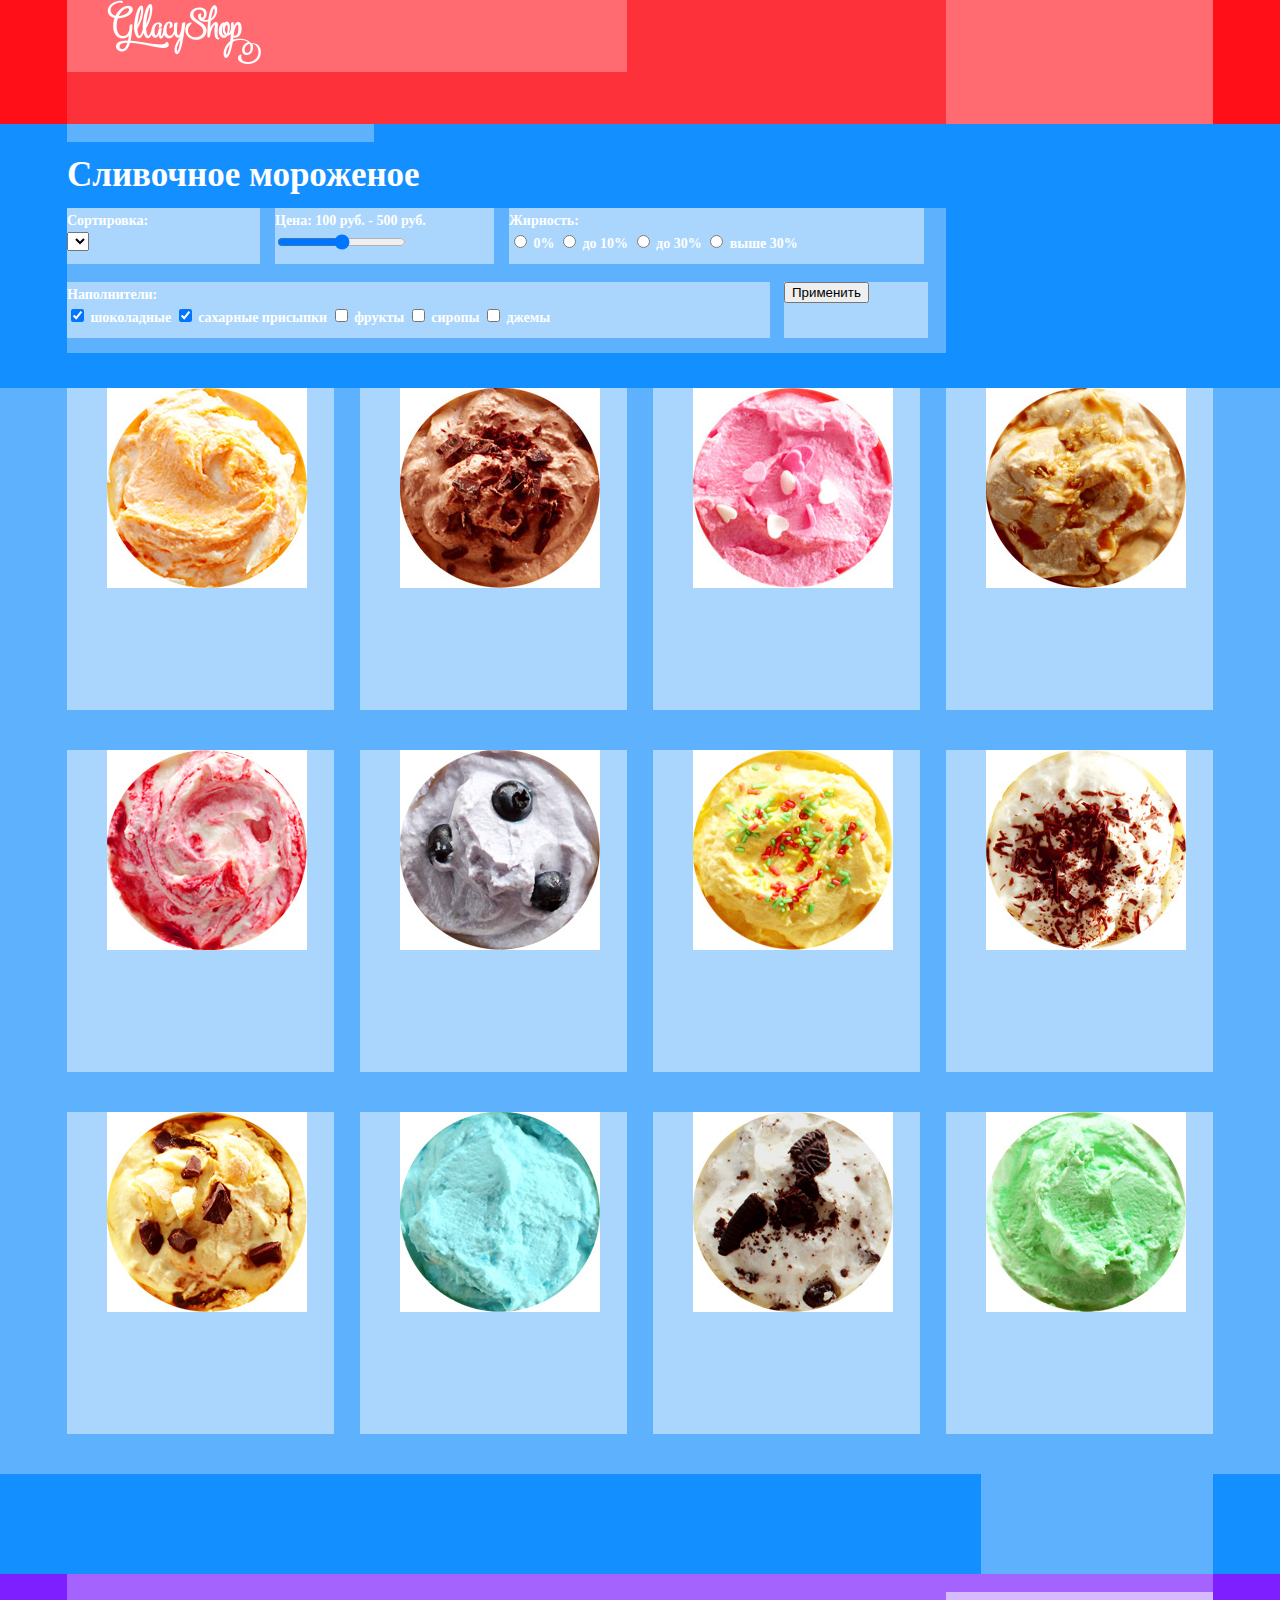
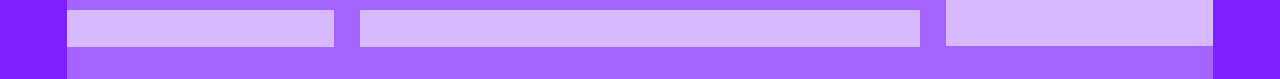
==== commit 0c171f57: "Сетка" ====
--- a/catalog.html
+++ b/catalog.html
@@ -186,14 +186,14 @@
                 </div>
             </div>
             <div class="page">
-                <div class="container">
-                    <ol class="page-number">
-                        <li class="active-page"></li>
-                        <li><a href=#></a></li>
-                        <li><a href=#></a></li>
-                        <li><a href=#></a></li>
-                        <li><a href=#></a></li>
-                    </ol>
+                <div class="container clearfix">
+                    <ul class="page-number">
+                        <li class="active-page"><a>1</a></li>
+                        <li><a href=#>2</a></li>
+                        <li><a href=#>3</a></li>
+                        <li><a href=#>4</a></li>
+                        <li><a href=#>5</a></li>
+                    </ul>
                     <a class="next-page" href="#">&#62;</a>
                 </div>
             </div>
--- a/css/style.css
+++ b/css/style.css
@@ -99,9 +99,11 @@
 }
 
 .description {
+    width: 1146px;
     height: 306px;
+    margin: 0 auto;
     margin-bottom: 40px;
-    background-color: #5db1fd;
+    background-color: #8df7ed;
 }
 
 .news {
@@ -145,7 +147,7 @@
     background-color: #5db1fd;
 }
 
-form {
+.filter form {
     width: 879px;
     height: 145px;
     margin-bottom: 35px;
@@ -189,9 +191,16 @@
 }
 
 .page-number {
+    float: right;
     width: 192px;
     height: 100px;
     background-color: #5db1fd;
+}
+
+.clearfix::after {
+    content: "";
+    display: table;
+    clear: both;
 }
 /*----------------------------- Сетка для подвала ----------------------------*/
 .main-footer {
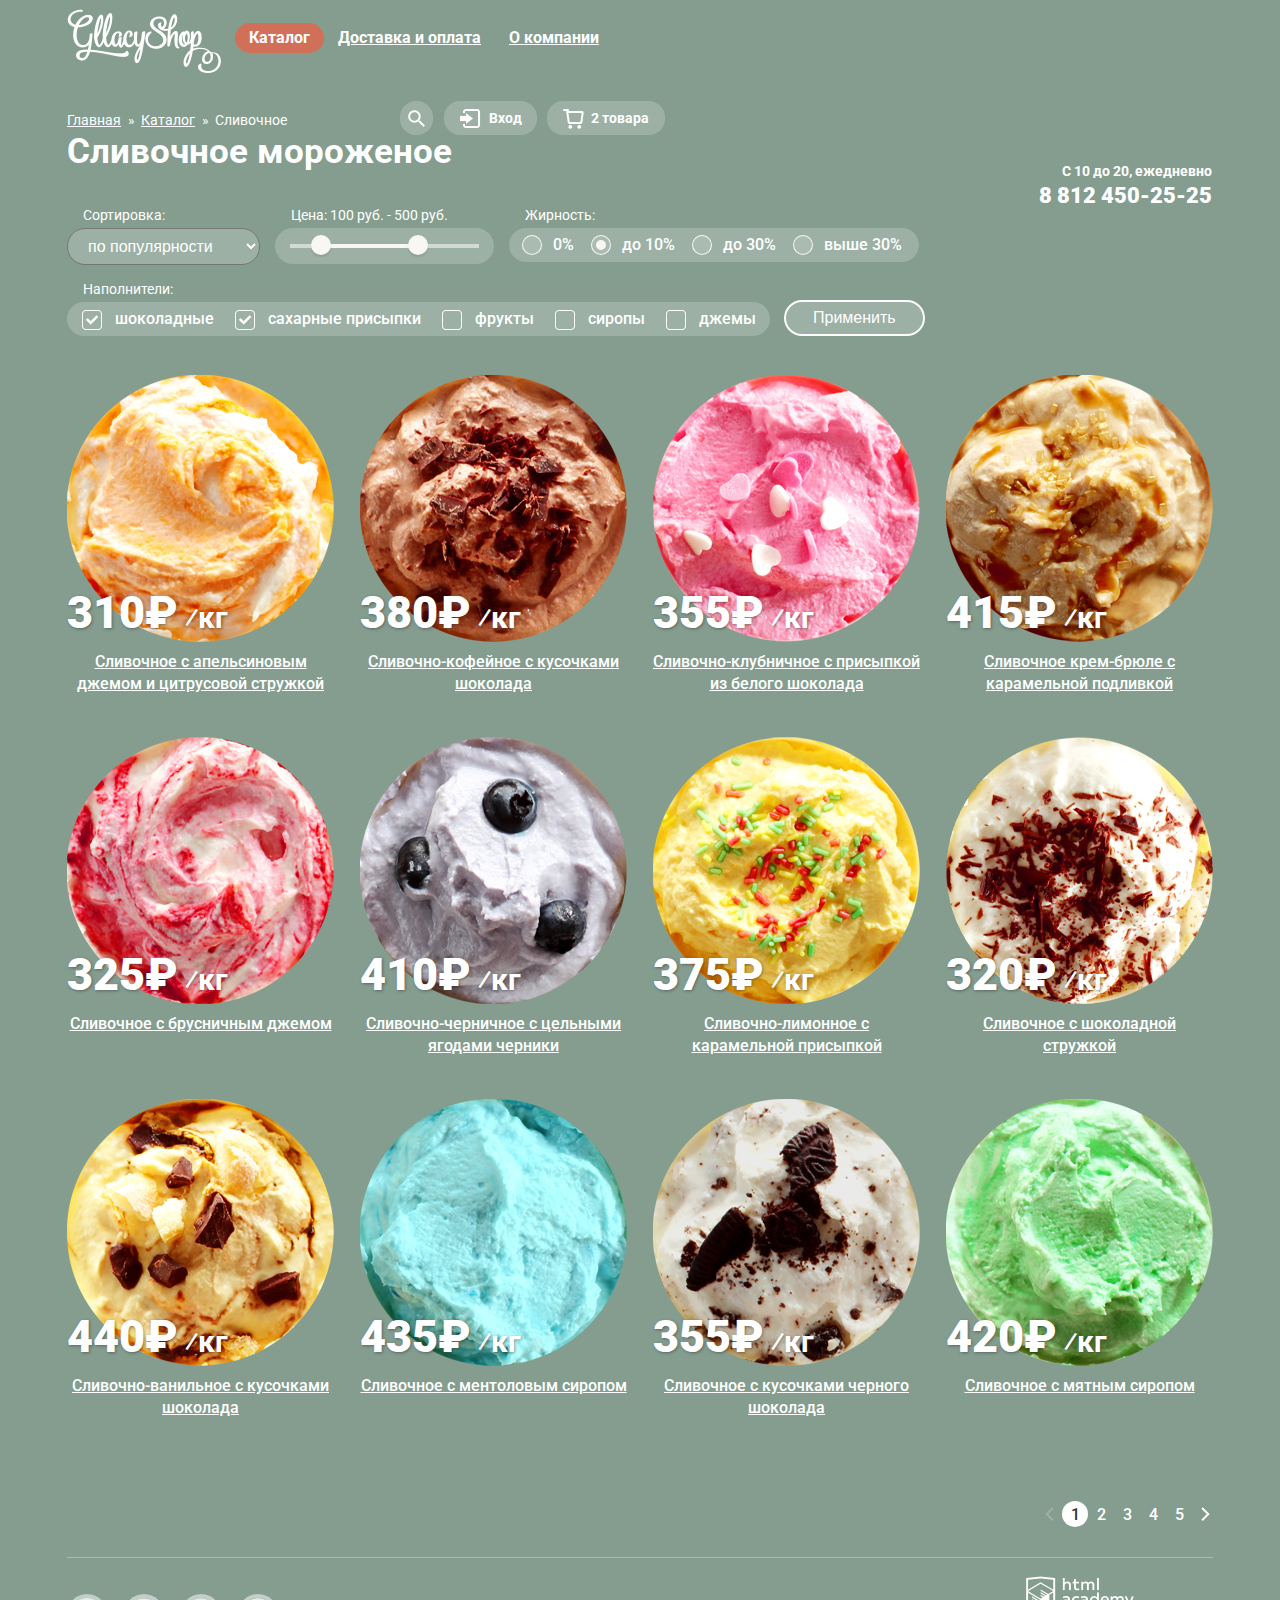
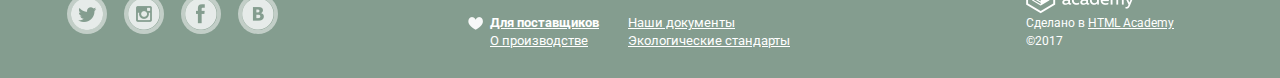
==== commit 12a2de2a: "Почти готовые 2 страницы" ====
--- a/catalog.html
+++ b/catalog.html
@@ -3,220 +3,344 @@
     <head>
         <meta charset="utf-8">
         <title>HTML Academy: Глейси</title>
+        <link href="https://fonts.googleapis.com/css?family=Roboto:400,500,900&amp;subset=cyrillic" rel="stylesheet">
+        <link rel="stylesheet" href="css/normalize.css">
         <link href="css/style.css" rel="stylesheet">
     </head>
     <body>
-        <header class="main-header">
-            <div class="container">
-                <nav class="main-navigation">
-                    <ul class="navigation-block">
-                        <li class="logo"><a href="index.html"><img src="img/logo.png" alt="logo of GllacyShop" width="154px" height="64px"></a></li>
-                        <li class="active-navigation-block-point">Каталог</li>
-                        <li class="navigation-block-point"><a href="#">Доставка и оплата</a></li>
-                        <li class="navigation-block-point"><a href="#">О компании</a></li>
+        <div class="site-wrapper">
+            <header class="main-header">
+                <div class="container">
+                    <nav class="main-navigation">
+                        <a class="logo" href="index.html"><img src="img/logo.png" alt="logo of GllacyShop" width="154px" height="64px"></a>
+                        <ul class="navigation-block">
+                            <li class="active-navigation-block-point"><a href="#">Каталог</a>
+                                <ul class="sub-navigation">
+                                    <li class="sub-navigation-block-point"><a href="#">Новинки</a></li>
+                                    <li class="sub-navigation-block-point active"><a>Сливочное</a></li>
+                                    <li class="sub-navigation-block-point"><a href="#">Щербеты</a></li>
+                                    <li class="sub-navigation-block-point"><a href="#">Фруктовый лед</a></li>
+                                    <li class="sub-navigation-block-point"><a href="#">Мелорин</a></li>
+                                </ul>
+                            </li>
+                            <li class="navigation-block-point"><a href="#">Доставка и оплата</a></li>
+                            <li class="navigation-block-point"><a href="#">О компании</a></li>
+                        </ul>
+                    </nav>
+                    <div class="user-block">
+                        <ul>
+                            <li class="user-block-search-li">
+                                <a class="user-block-search" href="#">Поиск</a>
+                                <form class="user-block-search-form" action="#" method="post">
+                                    <input type="search" name="user-search" placeholder="Что ищем?" id="user-search-label">
+                                    <label for="user-search-label">Что ищем?</label>
+                                </form>
+                            </li>
+                            <li class="user-block-login-li">
+                                <a class="user-block-login" href="#">Вход</a>
+                                <form class="user-block-login-form" action="#" method="post">
+                                    <input type="email" name="user-email" placeholder="Электронная почта" id="user-email-label">
+                                    <label for="user-email-label">Электронная почта</label>
+                                    <input type="password" name="user-password" placeholder="Пароль" id="user-password-label">
+                                    <label for="user-password-label">Пароль</label>
+                                    <button class="button" type="submit">Войти</button>
+                                    <div class="user-block-login-form-link">
+                                        <a href="#">Забыли пароль?</a>
+                                        <a href="#">Новая регистрация</a>
+                                    </div>
+                                </form>
+                            </li>
+                            <li class="user-block-shopping-cart-li">
+                                <a class="user-block-shopping-cart" href="#">2 товара</a>
+                                <div class="user-block-shopping-cart-content">
+                                    <table class="user-block-shopping-cart-table">
+                                        <tr class="row">
+                                            <td>
+                                                <a href="#" class="delete-item"> <img src="img/x.png" alt="Удалить" width="11" height="11"></a>
+                                            </td>
+                                            <td>
+                                                <img src="img/small-ice-cream-1.png" alt="Пломбир с апельсиновым джемом" width="33" height="33">
+                                            </td>
+                                            <td>
+                                                Пломбир с апельсиновым джемом
+                                            </td>
+                                            <td>
+                                                1,5 кг х <span>200 руб</span>
+                                            </td>
+                                            <td>
+                                                300 руб.
+                                            </td>
+                                        </tr>
+                                        <tr class="row">
+                                            <td>
+                                                <a href="#" class="delete-item"><img src="img/x.png" alt="Удалить" width="11" height="11"></a></td>
+                                            <td>
+                                                <img src="img/small-ice-cream-3.png" alt="Клубничный пломбир с присыпкой из белого шоколада" width="33" height="33">
+                                            </td>
+                                            <td>
+                                                Клубничный пломбир с присыпкой<br>
+                                                    из белого шоколада
+                                            </td>
+                                            <td>
+                                                1,5 кг х <span>300 руб</span>
+                                            </td>
+                                            <td>
+                                                450 руб.
+                                            </td>
+                                        </tr>
+                                    </table>
+                                    <div class="user-block-shopping-cart-price">
+                                        Итого: 750 руб.
+                                    </div>
+                                    <div class="user-block-shopping-cart-button">
+                                        <a class="button" href="#">Оформить заказ</a>
+                                    </div>
+                                </div>
+                            </li>
+                        </ul>
+                    </div>
+                </div>
+                <div class="container">
+                    <div class="opening-hours">
+                        <p>
+                            С 10 до 20, ежедневно<br>
+                            <strong>8 812 450-25-25</strong>
+                        </p>
+                    </div>
+                </div>
+            </header>
+            <main class="main-container">
+                <div class="container">
+                    <ul class="breadcrumbs-list">
+                        <li class="breadcrumbs-item"><a href="index.html">Главная</a></li>
+                        <li class="breadcrumbs-item"><a href="#">Каталог</a></li>
+                        <li class="breadcrumbs-item">Сливочное</li>
                     </ul>
-                </nav>
-                <div class="user-block">
-                    <a class="user-block-search" href="#">Поиск</a>
-                    <a class="user-block-login" href="#">Вход</a>
-                    <a class="user-block-shopping-cart" href="#">2 товара</a>
-                </div>
-            </div>
-            <div class="container">
-                <div class="opening-hours">
-                    <p>
-                        С 10 до 20, ежедневно<br>
-                        <strong>8 812 450-25-25</strong>
-                    </p>
-                </div>
-            </div>
-        </header>
-        <main class="main-container">
-            <div class="container">
-                <ul class="breadcrumbs-list">
-                    <li class="breadcrumbs-item"><a href="index.html">Главная</a></li>
-                    <li class="breadcrumbs-item"><a href="#">Каталог</a></li>
-                    <li class="breadcrumbs-item">Сливочное</li>
-                </ul>
-            </div>
-            <div class="container">
-                <h1>Сливочное мороженое</h1>
-            </div>
-            <div class="filter">
-                <div class="container">
-                    <form action="#" method="post">
-                        <div class="filter-sorting">
-                            <h2>Сортировка:</h2>
-                            <select name="sorting">
-                                <option value="по популярности">
-                            </select>
-                        </div>
-                        <div class="filter-price">
-                            <h2>Цена: 100 руб. - 500 руб.</h2>
-                            <input type="range" min="0" max="800" name="price">
-                        </div>
-                        <div class="filter-fat-content">
-                            <h2>Жирность:</h2>
-                            <input type="radio" name="fat-content" value="0" id="radio-1">
-                            <label for="radio-1">0%</label>
-                            <input type="radio" name="fat-content" value="less-10" id="radio-2">
-                            <label for="radio-2">до 10%</label>
-                            <input type="radio" name="fat-content" value="less-30" id="radio-3">
-                            <label for="radio-3">до 30%</label>
-                            <input type="radio" name="fat-content" value="more-30" id="radio-4">
-                            <label for="radio-4">выше 30%</label>
-                        </div>
-                        <div class="filter-filler">
-                            <h2>Наполнители:</h2>
-                            <input type="checkbox" name="chocolate" checked>
-                            <label for="chocolate">шоколадные</label>
-                            <input type="checkbox" name="sugar" checked>
-                            <label for="sugar">сахарные присыпки</label>
-                            <input type="checkbox" name="fruit">
-                            <label for="fruit">фрукты</label>
-                            <input type="checkbox" name="syrup">
-                            <label for="syrup">сиропы</label>
-                            <input type="checkbox" name="jam">
-                            <label for="jam">джемы</label>
-                        </div>
-                        <div class="filter-button">
-                            <input type="submit" value="Применить">
-                        </div>
-                    </form>
-                </div>
-            </div>
-            <div class="catalog">
-                <div class="container">
-                    <div class="item">
-                        <figure>
-                            <img src="img/ice-cream-1.jpg" alt="Сливочное мороженое с апельсиновым джемом и цитрусовой стружкой" width="200px" height="200px">
-                        </figure>
-                        <p>310&#8381;&#8260;кг</p>
-                        <a href="#">Сливочное с апельсиновым джемом и цитрусовой стружкой</a>
-                        <a class="button" href="#">Быстрый просмотр</a>
-                    </div>
-                    <div class="item">
-                        <figure>
-                            <img src="img/ice-cream-2.jpg" alt="Сливочно-кофейное мороженое с кусочками шоколада" width="200px" height="200px">
-                        </figure>
-                        <p>380&#8381;&#8260;кг</p>
-                        <a href="#">Сливочно-кофейное с кусочками шоколада</a>
-                        <a class="button" href="#">Быстрый просмотр</a>
-                    </div>
-                    <div class="item">
-                        <figure>
-                            <img src="img/ice-cream-3.jpg" alt="Сливочно-клубничное мороженое с присыпкой из белого шоколада" width="200px" height="200px">
-                        </figure>
-                        <p>355&#8381;&#8260;кг</p>
-                        <a href="#">Сливочно-клубничное с присыпкой из белого шоколада</a>
-                        <a class="button" href="#">Быстрый просмотр</a>
-                    </div>
-                    <div class="item">
-                        <figure>
-                            <img src="img/ice-cream-4.jpg" alt="Сливочное крем-брюле мороженое с карамельной подливкой" width="200px" height="200px">
-                        </figure>
-                        <p>415&#8381;&#8260;кг</p>
-                        <a href="#">Сливочное крем-брюле с карамельной подливкой</a>
-                        <a class="button" href="#">Быстрый просмотр</a>
-                    </div>
-                    <div class="item">
-                        <figure>
-                            <img src="img/ice-cream-5.jpg" alt="Сливочное мороженое с брусничным джемом" width="200px" height="200px">
-                        </figure>
-                        <p>325&#8381;&#8260;кг</p>
-                        <a href="#">Сливочное с брусничным джемом</a>
-                        <a class="button" href="#">Быстрый просмотр</a>
-                    </div>
-                    <div class="item">
-                        <figure>
-                            <img src="img/ice-cream-6.jpg" alt="Сливочно-черничное мороженое с цельными ягодами черники" width="200px" height="200px">
-                        </figure>
-                        <p>410&#8381;&#8260;кг</p>
-                        <a href="#">Сливочно-черничное с цельными ягодами черники</a>
-                        <a class="button" href="#">Быстрый просмотр</a>
-                    </div>
-                    <div class="item">
-                        <figure>
-                            <img src="img/ice-cream-7.jpg" alt="Сливочно-лимонное мороженое с карамельной присыпкой" width="200px" height="200px">
-                        </figure>
-                        <p>375&#8381;&#8260;кг</p>
-                        <a href="#">Сливочно-лимонное с карамельной присыпкой</a>
-                        <a class="button" href="#">Быстрый просмотр</a>
-                    </div>
-                    <div class="item">
-                        <figure>
-                            <img src="img/ice-cream-8.jpg" alt="Сливочное мороженое с шоколадной стружкой" width="200px" height="200px">
-                        </figure>
-                        <p>320&#8381;&#8260;кг</p>
-                        <a href="#">Сливочное с шоколадной стружкой</a>
-                        <a class="button" href="#">Быстрый просмотр</a>
-                    </div>
-                    <div class="item">
-                        <figure>
-                            <img src="img/ice-cream-9.jpg" alt="Сливочно-ванильное мороженое с кусочками шоколада" width="200px" height="200px">
-                        </figure>
-                        <p>440&#8381;&#8260;кг</p>
-                        <a href="#">Сливочно-ванильное с кусочками шоколада</a>
-                        <a class="button" href="#">Быстрый просмотр</a>
-                    </div>
-                    <div class="item">
-                        <figure>
-                            <img src="img/ice-cream-10.jpg" alt="Сливочное мороженое с ментоловым сиропом" width="200px" height="200px">
-                        </figure>
-                        <p>435&#8381;&#8260;кг</p>
-                        <a href="#">Сливочное с ментоловым сиропом</a>
-                        <a class="button" href="#">Быстрый просмотр</a>
-                    </div>
-                    <div class="item">
-                        <figure>
-                            <img src="img/ice-cream-11.jpg" alt="Сливочное мороженое с кусочками черного шоколада" width="200px" height="200px">
-                        </figure>
-                        <p>355&#8381;&#8260;кг</p>
-                        <a href="#">Сливочное с кусочками черного шоколада</a>
-                        <a class="button" href="#">Быстрый просмотр</a>
-                    </div>
-                    <div class="item">
-                        <figure>
-                            <img src="img/ice-cream-12.jpg" alt="Сливочное мороженое с мятным сиропом" width="200px" height="200px">
-                        </figure>
-                        <p>420&#8381;&#8260;кг</p>
-                        <a href="#">Сливочное с мятным сиропом</a>
-                        <a class="button" href="#">Быстрый просмотр</a>
-                    </div>
-                </div>
-            </div>
-            <div class="page">
-                <div class="container clearfix">
-                    <ul class="page-number">
-                        <li class="active-page"><a>1</a></li>
-                        <li><a href=#>2</a></li>
-                        <li><a href=#>3</a></li>
-                        <li><a href=#>4</a></li>
-                        <li><a href=#>5</a></li>
-                    </ul>
-                    <a class="next-page" href="#">&#62;</a>
-                </div>
-            </div>
-        </main>
-        <footer class="main-footer">
-            <div class="container">
-                <section class="footer-social">
-                    <a class="social-btn social-btn-twit" href="#">Твиттер</a>
-                    <a class="social-btn social-btn-inst" href="#">Инстаграм</a>
-                    <a class="social-btn social-btn-fb" href="#">Фейсбук</a>
-                    <a class="social-btn social-btn-vk" href="#">Вконтакте</a>
-                </section>
-                <section class="footer-about">
-                    <a href="#"><b>Для поставщиков</b></a>
-                    <a href="#">О производстве</a>
-                    <a href="#">Наши документы</a>
-                    <a href="#">Экологические стандарты</a>
-                </section>
-                <section class="footer-copyright">
-                    <a class="btn" href="#">HTMLAcademy.ru</a>
-                    <p>Сделано в <a href="#">HTML Academy</a>&copy;2017</p>
-                </section>
-            </div>
-        </footer>
+                </div>
+                <div class="container">
+                    <h1>Сливочное мороженое</h1>
+                </div>
+                <div class="filter">
+                    <div class="container">
+                        <form action="#" method="post">
+                            <div class="filter-sorting">
+                                <h2>Сортировка:</h2>
+                                <select name="sorting">
+                                    <option value="popular">по популярности</option>
+                                    <option value="low-cost">сначала недорогие</option>
+                                    <option value="upper-cost">сначала дорогие</option>
+                                    <option value="fat">по жирности</option>
+                                </select>
+                            </div>
+                            <div class="filter-price">
+                                <h2>Цена: 100 руб. - 500 руб.</h2>
+                                <div class="filter-range-controls">
+                                    <div class="filter-range-scale">
+                                        <div class="filter-range-bar">
+                                        </div>
+                                    </div>
+                                    <div class="toggle min-toggle"></div>
+                                    <div class="toggle max-toggle"></div>
+				                </div>
+                            </div>
+                            <div class="filter-fat-content">
+                                <h2>Жирность:</h2>
+                                <ul class="filter-fat-content-radio-list">
+                                    <li class="filter-fat-content-radio-item">
+                                        <label class="fat-content-radio">
+                                            <input type="radio" name="fat-content" value="0"><span class="indicator"></span>0%
+                                        </label>
+                                    </li>
+                                    <li class="filter-fat-content-radio-item">
+                                        <label class="fat-content-radio">
+                                            <input type="radio" name="fat-content" value="less-10" checked><span class="indicator"></span>до 10%
+                                        </label>
+                                    </li>
+                                    <li class="filter-fat-content-radio-item">
+                                        <label class="fat-content-radio">
+                                            <input type="radio" name="fat-content" value="less-30"><span class="indicator"></span>до 30%
+                                        </label>
+                                    </li>
+                                    <li class="filter-fat-content-radio-item">
+                                        <label class="fat-content-radio">
+                                            <input type="radio" name="fat-content" value="more-30"><span class="indicator"></span>выше 30%
+                                        </label>
+                                    </li>
+                                </ul>
+                            </div>
+                            <div class="filter-filler">
+                                <h2>Наполнители:</h2>
+                                <ul class="filter-filler-checkbox-list">
+                                    <li class="filter-filler-checkbox-item">
+                                        <label class="filter-filler-checkbox">
+                                            <input type="checkbox" name="chocolate" checked><span class="check-indicator"></span>шоколадные
+                                        </label>
+                                    </li>
+                                    <li class="filter-filler-checkbox-item">
+                                        <label class="filter-filler-checkbox">
+                                            <input type="checkbox" name="sugare" checked><span class="check-indicator"></span>сахарные присыпки
+                                        </label>
+                                    </li>
+                                    <li class="filter-filler-checkbox-item">
+                                        <label class="filter-filler-checkbox">
+                                            <input type="checkbox" name="fruit"><span class="check-indicator"></span>фрукты
+                                        </label>
+                                    </li>
+                                    <li class="filter-filler-checkbox-item">
+                                        <label class="filter-filler-checkbox">
+                                            <input type="checkbox" name="syrup"><span class="check-indicator"></span>сиропы
+                                        </label>
+                                    </li>
+                                    <li class="filter-filler-checkbox-item">
+                                        <label class="filter-filler-checkbox">
+                                            <input type="checkbox" name="jam"><span class="check-indicator"></span>джемы
+                                        </label>
+                                    </li>
+                                </ul>
+                            </div>
+                            <button class="filter-button" type="submit">Применить</button>
+                        </form>
+                    </div>
+                </div>
+                <div class="catalog">
+                    <div class="container catalog">
+                        <div class="item">
+                            <div>
+                                <img src="img/ice-cream-1.png" alt="Сливочное мороженое с апельсиновым джемом и цитрусовой стружкой" width="267px" height="267px">
+                            </div>
+                            <p><strong>310&#8381;</strong> &#8260;кг</p>
+                            <a href="#">Сливочное с апельсиновым джемом и цитрусовой стружкой</a>
+                            <a class="button item-button" href="#">Быстрый просмотр</a>
+                        </div>
+                        <div class="item">
+                            <div>
+                                <img src="img/ice-cream-2.png" alt="Сливочно-кофейное мороженое с кусочками шоколада" width="267px" height="267px">
+                            </div>
+                            <p><strong>380&#8381;</strong> &#8260;кг</p>
+                            <a href="#">Сливочно-кофейное с кусочками шоколада</a>
+                            <a class="button item-button" href="#">Быстрый просмотр</a>
+                        </div>
+                        <div class="item">
+                            <div>
+                                <img src="img/ice-cream-3.png" alt="Сливочно-клубничное мороженое с присыпкой из белого шоколада" width="267px" height="267px">
+                            </div>
+                            <p><strong>355&#8381;</strong> &#8260;кг</p>
+                            <a href="#">Сливочно-клубничное с присыпкой из белого шоколада</a>
+                            <a class="button item-button" href="#">Быстрый просмотр</a>
+                        </div>
+                        <div class="item">
+                            <div>
+                                <img src="img/ice-cream-4.png" alt="Сливочное крем-брюле мороженое с карамельной подливкой" width="267px" height="267px">
+                            </div>
+                            <p><strong>415&#8381;</strong> &#8260;кг</p>
+                            <a href="#">Сливочное крем-брюле с карамельной подливкой</a>
+                            <a class="button item-button" href="#">Быстрый просмотр</a>
+                        </div>
+                        <div class="item">
+                            <div>
+                                <img src="img/ice-cream-5.png" alt="Сливочное мороженое с брусничным джемом" width="267px" height="267px">
+                            </div>
+                            <p><strong>325&#8381;</strong> &#8260;кг</p>
+                            <a href="#">Сливочное с брусничным джемом</a>
+                            <a class="button item-button" href="#">Быстрый просмотр</a>
+                        </div>
+                        <div class="item">
+                            <div>
+                                <img src="img/ice-cream-6.png" alt="Сливочно-черничное мороженое с цельными ягодами черники" width="267px" height="267px">
+                            </div>
+                            <p><strong>410&#8381;</strong> &#8260;кг</p>
+                            <a href="#">Сливочно-черничное с цельными ягодами черники</a>
+                            <a class="button item-button" href="#">Быстрый просмотр</a>
+                        </div>
+                        <div class="item">
+                            <div>
+                                <img src="img/ice-cream-7.png" alt="Сливочно-лимонное мороженое с карамельной присыпкой" width="267px" height="267px">
+                            </div>
+                            <p><strong>375&#8381;</strong> &#8260;кг</p>
+                            <a href="#">Сливочно-лимонное с карамельной присыпкой</a>
+                            <a class="button item-button" href="#">Быстрый просмотр</a>
+                        </div>
+                        <div class="item">
+                            <div>
+                                <img src="img/ice-cream-8.png" alt="Сливочное мороженое с шоколадной стружкой" width="267px" height="267px">
+                            </div>
+                            <p><strong>320&#8381;</strong> &#8260;кг</p>
+                            <a href="#">Сливочное с шоколадной стружкой</a>
+                            <a class="button item-button" href="#">Быстрый просмотр</a>
+                        </div>
+                        <div class="item">
+                            <div>
+                                <img src="img/ice-cream-9.png" alt="Сливочно-ванильное мороженое с кусочками шоколада" width="267px" height="267px">
+                            </div>
+                            <p><strong>440&#8381;</strong> &#8260;кг</p>
+                            <a href="#">Сливочно-ванильное с кусочками шоколада</a>
+                            <a class="button item-button" href="#">Быстрый просмотр</a>
+                        </div>
+                        <div class="item">
+                            <div>
+                                <img src="img/ice-cream-10.png" alt="Сливочное мороженое с ментоловым сиропом" width="267px" height="267px">
+                            </div>
+                            <p><strong>435&#8381;</strong> &#8260;кг</p>
+                            <a href="#">Сливочное с ментоловым сиропом</a>
+                            <a class="button item-button" href="#">Быстрый просмотр</a>
+                        </div>
+                        <div class="item">
+                            <div>
+                                <img src="img/ice-cream-11.png" alt="Сливочное мороженое с кусочками черного шоколада" width="267px" height="267px">
+                            </div>
+                            <p><strong>355&#8381;</strong> &#8260;кг</p>
+                            <a href="#">Сливочное с кусочками черного шоколада</a>
+                            <a class="button item-button" href="#">Быстрый просмотр</a>
+                        </div>
+                        <div class="item">
+                            <div>
+                                <img src="img/ice-cream-12.png" alt="Сливочное мороженое с мятным сиропом" width="267px" height="267px">
+                            </div>
+                            <p><strong>420&#8381;</strong> &#8260;кг</p>
+                            <a href="#">Сливочное с мятным сиропом</a>
+                            <a class="button item-button" href="#">Быстрый просмотр</a>
+                        </div>
+                    </div>
+                </div>
+                <div class="pagination">
+                    <div class="container clearfix">
+                        <ul class="pagination-list">
+                            <li class="pagination-item prev"><a></a></li>
+                            <li class="pagination-item active"><a>1</a></li>
+                            <li class="pagination-item"><a href=#>2</a></li>
+                            <li class="pagination-item"><a href=#>3</a></li>
+                            <li class="pagination-item"><a href=#>4</a></li>
+                            <li class="pagination-item"><a href=#>5</a></li>
+                            <li class="pagination-item next"><a href=#> </a></li>
+                        </ul>
+                    </div>
+                </div>
+                <div class="line"></div>
+            </main>
+            <footer class="main-footer">
+                <div class="container">
+                    <section class="footer-social">
+                        <a class="social-btn social-btn-tw" href="#">Твиттер</a>
+                        <a class="social-btn social-btn-inst" href="#">Инстаграм</a>
+                        <a class="social-btn social-btn-fb" href="#">Фейсбук</a>
+                        <a class="social-btn social-btn-vk" href="#">Вконтакте</a>
+                    </section>
+                    <section class="footer-about">
+                        <div class="left-footer-about">
+                            <a href="#"><b>Для поставщиков</b></a>
+                            <a href="#">О производстве</a>
+                        </div>
+                        <div class="right-footer-about">
+                            <a href="#">Наши документы</a>
+                            <a href="#">Экологические стандарты</a>
+                        </div>
+                    </section>
+                    <section class="footer-copyright">
+                        <a class="btn" href="https://htmlacademy.ru/intensive/htmlcss">HTMLAcademy.ru</a>
+                        Сделано в <a href="https://htmlacademy.ru/intensive/htmlcss">HTML Academy</a> &copy;2017
+                    </section>
+                </div>
+            </footer>
+        </div>
     </body>
 </html>
--- a/css/style.css
+++ b/css/style.css
@@ -1,160 +1,1164 @@
 body {
-    /* Оформление текста */
-    font-size: 16px;
-    line-height: 1.2em;
-    color: #ffffff;
-    font-weight: bold;
-    font-family: "Roboto";
-
-    /* Сетка */
+    /* Блочная модель */
     margin: 0;
     padding: 0;
+    /* Оформление текста */
+    font-family: "Roboto", "Arial", sans-serif;
+    font-size: 16px;
+    font-weight: 700;
+    line-height: 18px;
+    color: #ffffff;
+    /* Фон */
+    background: #849d8f;
 }
 
-/*------------------------------ Сетка для шапки -----------------------------*/
+/*---------------------------------- Шапка -----------------------------------*/
+.main-header {
+    /* Блочная модель */
+    height: 131px;
+}
+.main-navigation {
+    /* Управление потоком */
+    display: inline-block;
+    /* Блочная модель */
+    height: 64px;
+    margin-top: 9px;
+}
+.main-navigation .logo {
+    /* Блочная модель */
+    margin-right: 10px;
+}
+.navigation-block {
+    /* Управление потоком */
+    display: inline-block;
+    /* Блочная модель */
+    margin: 0;
+    padding: 0;
+    vertical-align: top;
+    /* Оформление текста */
+    font-size: 0;
+    list-style: none;
+}
+.navigation-block-point,
+.active-navigation-block-point {
+    /* Позиционирование */
+    position: relative;
+    /* Блочная модель */
+    margin: 14px 0;
+    padding: 6px 14px;
+    /* Управление потоком */
+    display: inline-block;
+    vertical-align: top;
+    font-size: 16px;
+    line-height: 18px;
+}
+.navigation-block-point a,
+.active-navigation-block-point a {
+    /* Управление потоком */
+    display: block;
+    /* Оформление текста */
+    color: #ffffff;
+}
+.active-navigation-block-point a {
+    /* Оформление текста */
+    text-decoration: none;
+}
+.navigation-block-point:hover,
+.active-navigation-block-point:hover {
+    /* Фон */
+    background: #f8f7f4;
+    /* Декоративные элементы */
+    border-radius: 16px;
+}
+.navigation-block-point:hover a,
+.active-navigation-block-point:hover a {
+    /* Оформление текста */
+    text-decoration: none;
+    color: #333333;
+}
+.active-navigation-block-point:active,
+.navigation-block >li:active {
+    box-shadow: inset 0 2px 0 0 #696969;
+}
+.active-navigation-block-point {
+    /* Оформление текста */
+    color: #ffffff;
+    /* Фон */
+    background: #d07058;
+    /* Декоративные элементы */
+    border-radius: 16px;
+}
+.sub-navigation {
+    /* Позиционирование */
+    position: absolute;
+    left: 0px;
+    z-index: 10;
+    /* Управление потоком */
+    display: none;
+    /* Блочная модель */
+    margin: 0;
+    margin-top: 5px;
+    padding: 0;
+    /* Оформление текста */
+    list-style: none;
+    /* Фон */
+    background: #ffffff;
+    /* Декоративные элементы */
+    box-shadow: 0 20px 20px 0 rgba(0,0,0,0.4);
+    border-radius: 5px;
+}
+.sub-navigation-block-point a {
+    /* Управление потоком */
+    display: block;
+    /* Блочная модель */
+    width: 104px;
+    margin: 5px 0;
+    padding: 5px 20px;
+    /* Оформление текста */
+    font-size: 14px;
+    font-weight: 400;
+    line-height: 16px;
+    text-decoration: none;
+    color: #323232;
+}
+.sub-navigation .active {
+    /* Фон */
+    background: #d07058;
+}
+.sub-navigation .active a{
+    /* Оформление текста */
+    color: #ffffff;
+}
+.sub-navigation li:first-child {                                                /* для линии */
+    /* Позиционирование */
+    position: relative;
+}
+.sub-navigation li:first-child::after {                                         /* линия новинки */
+    /* Позиционирование */
+    position: absolute;
+    bottom:0;
+    left: 8px;
+    /* Блочная модель */
+	content:"";
+	height: 1px;
+    /* Фон */
+	background-color: #ffffff;
+}
+.sub-navigation li:first-child a {
+    /* Оформление текста */
+    font-weight: 700;
+    color: #323232;
+}
+.navigation-block-point:hover .sub-navigation,
+.active-navigation-block-point:hover .sub-navigation {
+    /* Управление потоком */
+    display: block;
+}
+.sub-navigation-block-point:hover {
+    /* Фон */
+    background: #fbded7;
+    /* Декоративные элементы */
+    border-radius: 0;
+}
+.sub-navigation-block-point:active {
+    /* Фон */
+    background: #f6b5a5;
+}
+.sub-navigation-block-point:active a {
+    /* Декоративные элементы */
+    box-shadow: none;
+}
+.user-block {
+    /* Позиционирование */
+    position: relative;
+    /* Управление потоком */
+    display: inline-block;
+    /* Блочная модель */
+    width: 265px;
+    margin-top: 10px;
+    margin-left: 333px;
+    vertical-align: top;
+    /* Оформление текста */
+    font-size: 0;
+}
+.user-block ul {
+    /* Блочная модель */
+    margin: 0;
+    padding: 0;
+    /* Оформление текста */
+    list-style: none;
+}
+.user-block ul li {
+    /* Позиционирование */
+    position: relative;
+    /* Управление потоком */
+    display: inline-block;
+    /* Блочная модель */
+    vertical-align: top;
+}
+.user-block ul li:nth-child(1) {
+    /* Блочная модель */
+    margin-right: 11px;
+}
+.user-block ul li:nth-child(2) {
+    /* Блочная модель */
+    margin-right: 10px;
+}
+.user-block a {
+    /* Управление потоком */
+    display: inline-block;
+    /* Блочная модель */
+    margin: 14px 0;
+    padding: 8px 0;
+    /* Оформление текста */
+    font-size: 14px;
+    line-height: 18px;
+    text-decoration: none;
+    color: #ffffff;
+}
+.user-block form {
+    /* Позиционирование */
+    position: absolute;
+    /* Управление потоком */
+    display: none;
+    /* Фон */
+    background: #f8f7f4;
+    /* Декоративные элементы */
+    border-radius: 5px;
+    box-shadow: 0 20px 20px 0 rgba(0,0,0,0.4);
+}
+.user-block .user-block-search {
+    /* Блочная модель */
+    width: 33px;
+    /* Оформление текста */
+    text-indent: -9999px;
+    /* Фон */
+    background: rgba(255,255,255,0.2) url("../img/loupe.png") no-repeat 50% 50%;
+    /* Декоративные элементы */
+    border-radius: 16px;
+}
+.user-block-search-form  {
+    /* Позиционирование */
+    top: 57px;
+    right: 0;
+    z-index: 10;
+    /* Блочная модель */
+    width: 340px;
+    height: 84px;
+    /* Декоративные элементы */
+    border: solid 1px #d3d3d2;
+    border-radius: 5px;
+    box-shadow: 0 20px 20px 0 rgba(0,0,0,0.4);
+}
+.user-block-search-form input[type="search"] {
+    /* Блочная модель */
+    width: 310px;
+    height: 44px;
+    margin: 21px 0;
+    margin-left: 17px;
+    margin-right: 15px;
+    padding-left: 15px;
+    /* Оформление текста */
+    font-size: 14px;
+    font-weight: 400;
+    line-height: 24px;
+    color: #999999;
+    /* Фон */
+    background: #ffffff;
+    /* Декоративные элементы */
+    border: solid 1px #d3d3d2;
+    border-radius: 5px;
+}
+.user-block .user-block-search:hover {
+    /* Блочная модель */
+    width: 33px;
+    /* Оформление текста */
+    text-indent: -9999px;
+    /* Фон */
+    background: #ffffff url("../img/loupe-active.png") no-repeat 50% 50%;
+}
+.user-block .user-block-search:hover + .user-block-search-form {
+    display: block;
+}
+.user-block .user-block-login {
+    /* Позиционирование */
+    position: relative;
+    /* Блочная модель */
+    width: 48px;
+    padding-left: 45px;
+    /* Фон */
+    background: rgba(255,255,255,0.2);
+    /* Декоративные элементы */
+    border-radius: 16px;
+}
+.user-block-login::before {
+    /* Позиционирование */
+    position: absolute;
+    left: 16px;
+    /* Управление потоком */
+    display: block;
+    /* Блочная модель */
+    content: "";
+    width: 21px;
+    height: 19px;
+    /* Фон */
+    background: url("../img/login.png") no-repeat 50% 50%;
+}
+.user-block-login-form  {
+    /* Позиционирование */
+    top: 57px;
+    right: 0;
+    z-index: 10;
+    /* Блочная модель */
+    width: 240px;
+    height: 172px;
+    padding-top: 20px;
+    padding-bottom: 22px;
+    padding-left: 19px;
+    padding-right: 17px;
+    /* Декоративные элементы */
+    border: solid 1px #d3d3d2;
+}
+.user-block-login-form input[type="email"],
+.user-block-login-form input[type="password"] {
+    /* Блочная модель */
+    width: 225px;
+    height: 44px;
+    padding-left: 15px;
+    /* Оформление текста */
+    font-size: 14px;
+    font-weight: 400;
+    line-height: 24px;
+    color: #999999;
+    /* Фон */
+    background: #ffffff;
+    border: solid 1px #d3d3d2;
+    border-radius: 5px;
+}
+.user-block-login-form .button {
+    /* Управление потоком */
+    float: left;
+    /* Блочная модель */
+    width: 100px;
+    height: 44px;
+    margin: 0;
+    margin-top: 21px;
+    padding: 0;
+    /* Оформление текста */
+    font-weight: 700;
+    /* Декоративные элементы */
+    border-radius: 23px;
+    box-shadow: none;
+}
+.user-block-login:hover,
+.user-block-shopping-cart:hover {
+    /* Оформление текста */
+    color: #323232;
+    /* Фон */
+    background: #ffffff;
+}
+
+.user-block .user-block-login:hover::before {
+    /* Позиционирование */
+    position: absolute;
+    left: 16px;
+    /* Управление потоком */
+    display: block;
+    /* Блочная модель */
+    content: "";
+    width: 21px;
+    height: 19px;
+    /* Фон */
+    background: url("../img/login-active.png") no-repeat 50% 50%;
+}
+.user-block .user-block-login:hover + .user-block-login-form {
+    /* Управление потоком */
+    display: block;
+}
+.user-block-login-form-link {
+    /* Управление потоком */
+    float: right;
+    /* Блочная модель */
+    margin-top: 18px;
+}
+.user-block-login-form-link a {
+    /* Управление потоком */
+    display: block;
+    /* Блочная модель */
+    margin: 0;
+    padding: 0;
+    /* Оформление текста */
+    font-size: 13px;
+    font-weight: 400;
+    line-height: 24px;
+    text-decoration: underline;
+    color: #323232;
+}
+.user-block-login-form-link a:hover,
+ .user-block-login-form-link a:active {
+    /* Оформление текста */
+    text-decoration: underline;
+    color: #e84d37;
+    /* Фон */
+    background: none;
+}
+.user-block .user-block-shopping-cart {
+    /* Позиционирование */
+    position: relative;
+    /* Управление потоком */
+    display: block;
+    /* Блочная модель */
+    width: 74px;
+    padding: 8px 0;
+    padding-left: 44px;
+    /* Фон */
+    background: rgba(255,255,255,0.2);
+    /* Декоративные элементы */
+    border-radius: 16px;
+}
+.user-block-shopping-cart::before {
+    /* Позиционирование */
+    position: absolute;
+    left: 16px;
+    /* Управление потоком */
+    display: block;
+    /* Блочная модель */
+    content: "";
+    width: 21px;
+    height: 20px;
+    /* Фон */
+    background: url("../img/shopping-cart.png") no-repeat 50% 50%;
+}
+.user-block-shopping-cart:hover::before {
+    /* Позиционирование */
+    position: absolute;
+    left: 16px;
+    /* Управление потоком */
+    display: block;
+    /* Блочная модель */
+    content: "";
+    width: 21px;
+    height: 20px;
+    /* Фон */
+    background: url("../img/shopping-cart-active.png") no-repeat 50% 50%;
+}
+.user-block-shopping-cart-content {
+    /* Позиционирование */
+    position: absolute;
+    right: 0;
+    z-index: 10;
+    /* Управление потоком */
+    display: none;
+    /* Блочная модель */
+    width: 504px;
+    padding: 20px 0;
+    padding-left: 20px;
+    padding-right: 15px;
+    /* Оформление текста */
+    font-size: 13px;
+    font-weight: 400;
+    line-height: 16px;
+    color: #323232;
+    /* Фон */
+    background: #f8f7f4;
+    /* Декоративные элементы */
+    border-radius: 5px;
+    box-shadow: 0 20px 20px 0 rgba(0, 0, 0, 0.4);
+}
+.user-block .user-block-shopping-cart:hover + .user-block-shopping-cart-content {
+    /* Управление потоком */
+    display: block;
+}
+.user-block-shopping-cart-table td {
+    /* Блочная модель */
+    margin: 0;
+    padding: 0;
+}
+.user-block-shopping-cart-table td:nth-child(1) {
+    /* Блочная модель */
+    padding-right: 10px;
+}
+.user-block-shopping-cart-table td:nth-child(2) {
+    /* Блочная модель */
+    padding-right: 14px;
+}
+.user-block-shopping-cart-table td:nth-child(3) {
+    /* Блочная модель */
+    padding-right: 30px;
+}
+.user-block-shopping-cart-table td:nth-child(4) {
+    /* Блочная модель */
+    padding-right: 30px;
+}
+.user-block-shopping-cart-table {
+    /* Позиционирование */
+    position: relative;
+    /* Декоративные элементы */
+    border-collapse: collapse;
+}
+.user-block-shopping-cart-table span {
+    /* Оформление текста */
+    color: #999999;
+}
+.user-block-shopping-cart-table td {
+    /* Блочная модель */
+    padding-bottom: 15px;
+}
+.user-block-shopping-cart-table tr:last-child:after {
+    /* Позиционирование */
+	position:absolute;
+    bottom: 0;
+    left:-5px;
+	right: -19px;
+	/* Блочная модель */
+	content:"";
+	height: 1px;
+    /* Фон */
+	background: #d1d0ce;
+}
+.user-block-shopping-cart-price {
+    /* Позиционирование */
+    position: relative;
+    /* Управление потоком */
+    display: block;
+    float: right;
+    /* Блочная модель */
+    margin-top: 15px;
+    margin-bottom: 60px;
+    /* Оформление текста */
+    font-size: 15px;
+    font-weight: 700;
+    line-height: 18px;
+    color: #333333;
+}
+.user-block-shopping-cart-button .button{
+    /* Позиционирование */
+    position: absolute;
+    bottom: 20px;
+    right: 15px;
+    /* Блочная модель */
+    margin-bottom: 0;
+    padding-left: 14px;
+    padding-right: 14px;
+    /* Оформление текста */
+    font-size: 18px;
+    font-weight: 700;
+    line-height: 24px;
+}
+.opening-hours {
+    /* Управление потоком */
+    display: inline-block;
+    /* Блочная модель */
+    width: 262px;
+    height: 52px;
+    margin: 0;
+    margin-left: 883px;
+}
+.opening-hours p {
+    /* Оформление текста */
+    font-size: 14px;
+    line-height: 16px;
+    text-align: right;
+}
+.opening-hours p strong {
+    display: block;
+    margin-top: 5px;
+    /* Оформление текста */
+    font-size: 22px;
+    line-height: 24px;
+}
+/*-------------------------------- index.html --------------------------------*/
 .container {
+    /* Блочная модель */
     width: 1146px;
     margin: 0 auto;
 }
-
-.main-header {
-    height: 124px;
-    background-color: #ff0f18;
+.special-offer {
+    /* Блочная модель */
+    margin-top: 532px;
+    margin-bottom: 35px;
+    /* Оформление текста */
     font-size: 0;
 }
-
-.main-header .container {
-    height: 72px;
-    background-color: #fc3139;
-}
-
-.main-navigation {
-    display: inline-block;
-    width: 560px;
-    height: 72px;
-    margin: 0;
-    background-color: #ff6b71;
-}
-
-.user-block {
-    display: inline-block;
-    vertical-align: top;
-    width: 267px;
-    height: 72px;
-    margin: 0;
-    margin-left: 319px;
-    background-color: #ff6b71;
-}
-
-.opening-hours {
-    display: inline-block;
-    width: 267px;
-    height: 52px;
-    margin: 0;
-    margin-left: 879px;
-    background-color: #ff6b71;
-}
-
-/*--------------------------- Сетка для index.html ---------------------------*/
-.main-container {
-    background-color: #148fff;
-    font-size: 0;
-}
-
-.special-offer {
-    margin-top: 528px; /*Пока не поняла, как поступить со слайдами, поэтому сделала отступ */
-    margin-bottom: 35px;
-    background-color: #5db1fd;
-}
-
 .left-special-offer,
 .right-special-offer {
-    display: inline-block;
-    width: 560px;
-    height: 229px;
-    background-color: #aad6fe;
-    font-size: 16px;
-}
-
+    /* Управление потоком */
+    display: inline-block;
+    /* Блочная модель */
+    width: 520px;
+    height: 230px;
+    padding: 0;
+    padding-left: 21px;
+    padding-right: 19px;
+    /* Оформление текста */
+    font-size: 18px;
+    line-height: 22px;
+    /* Декоративные элементы */
+    border-radius: 15px;
+}
+.special-offer h2 {
+    /* Оформление текста */
+    font-size: 35px;
+    font-weight: 700;
+    line-height: 41px;
+}
 .left-special-offer {
+    /* Блочная модель */
     margin-right: 26px;
-}
-
+    /* Фон */
+    background: url("../img/raspberry.jpg") -27px -95px;
+}
+.right-special-offer {
+    /* Фон */
+    background: url("../img/chocolate.jpg") -218px -105px;
+}
+.button {
+    /* Блочная модель */
+    padding: 14px 24px;
+    /* Оформление текста */
+    font-size: 18px;
+    line-height: 24px;
+    text-decoration: none;
+    color: #ffffff;
+    /* Фон */
+    background-image: -moz-linear-gradient(to bottom, #f26843, #e74a35);
+    background-image: -webkit-linear-gradient(to bottom, #f26843, #e74a35);
+    background-image: linear-gradient(to bottom, #f26843, #e74a35);
+    /* Декоративные элементы */
+    border-radius: 32px;
+    box-shadow: 0 2px 2px 0 rgba(172,16,0,0.64);
+}
+.button:hover {
+    /* Фон */
+    background-image: -moz-linear-gradient(to bottom, #f58669, #ec6f5e);
+    background-image: -webkit-linear-gradient(to bottom, #f58669, #ec6f5e);
+    background-image: linear-gradient(to bottom, #f58669, #ec6f5e5);
+    /* Декоративные элементы */
+    box-shadow: 0 2px 2px 0 #ac1000;
+}
+.button:active {
+    /* Фон */
+    background-image: -moz-linear-gradient(to bottom, #d84732, #e1613e);
+    background-image: -webkit-linear-gradient(to bottom, #d84732, #e1613e);
+    background-image: linear-gradient(to bottom, #d84732, #e1613e);
+    /* Декоративные элементы */
+    box-shadow: inset 0 2px 2px 0 #942718;
+}
+.special-offer .button {
+    /* Управление потоком */
+    float: right;
+}
 .catalog {
-    background-color: #5db1fd;
-}
-
+    /* Оформление текста */
+    font-size: 0;
+}
+.item .item-button {
+    /* Управление потоком */
+    display: none;
+    /* Блочная модель */
+    padding: 11px 14px;
+    /* Оформление текста */
+    font-size: 18px;
+    line-height: 24px;
+}
 .item {
-    display: inline-block;
-    vertical-align: top;
-    height: 322px;
+    /* Позиционирование */
+    position: relative;
+    /* Управление потоком */
+    display: inline-block;
+    /* Блочная модель */
     width: 267px;
+    min-height: 322px;
+    margin: 0;
     margin-bottom: 40px;
     margin-right: 26px;
-    background-color: #aad6fe;
-}
-
+    padding: 0;
+    vertical-align: top;
+}
+.item::before {
+    /* Позиционирование */
+    position: absolute;
+    left: 0;
+    top: 0;
+    /* Управление потоком */
+    display: block;
+    /* Блочная модель */
+    content: "";
+    width: 61px;
+    height: 69px;
+    /* Фон */
+    background: url("../img/hit.png") no-repeat;
+}
+.catalog .item::before {
+    display: none;
+}
+.item:hover {
+    z-index: 10;
+    background: rgba(255,255,255,0.2);
+}
+.item:hover .item-button {
+    display: block;
+}
+.item p {
+    /* Позиционирование */
+    position: absolute;
+    left: 0;
+    top: 185px;
+    /* Оформление текста */
+    font-size: 30px;
+    line-height: 45px;
+    /* Декоративные элементы */
+    text-shadow: 1px 1px 3px rgba(49,50,53,0.5);
+}
+.item p strong {
+    /* Оформление текста */
+    font-size: 45px;
+}
+.item a {
+    /* Управление потоком */
+    display: block;
+    /* Оформление текста */
+    font-size: 16px;
+    font-weight: 500;
+    line-height: 22px;
+    text-align: center;
+    color: #ffffff;
+}
+.item a:hover,
+.item a:active {
+    /* Оформление текста */
+    color: #ffbc9e;
+}
 .item:nth-child(4n) {
+    /* Блочная модель */
     margin-right: 0;
 }
-
 .description {
+    /* Блочная модель */
     width: 1146px;
     height: 306px;
     margin: 0 auto;
     margin-bottom: 40px;
-    background-color: #8df7ed;
-}
-
+    /* Оформление текста */
+    font-size: 0;
+    color: #323232;
+    /* Фон */
+    background: url("../img/wafer.png") repeat;
+    /* Декоративные элементы */
+    border-radius: 15px;
+}
+.description p strong {
+    /* Управление потоком */
+    display: block;
+    /* Блочная модель */
+    padding: 21px;
+    /* Оформление текста */
+    font-size: 24px;
+    line-height: 30px;
+}
+.description-list {
+    /* Блочная модель */
+    margin: 0;
+    padding: 0;
+    /* Оформление текста */
+    list-style: none;
+}
+.description-item {
+    /* Позиционирование */
+    position: relative;
+    /* Управление потоком */
+    display: inline-block;
+    /* Блочная модель */
+    width: 483px;
+    margin-bottom: 30px;
+    margin-right: 26px;
+    padding-left: 77px;
+    vertical-align: top;
+    /* Оформление текста */
+    font-size: 16px;
+    font-weight: 500;
+    line-height: 22px;
+}
+.description-item:nth-child(2n) {
+    /* Блочная модель */
+    margin-right: 0;
+}
+.description-item::before {
+    /* Позиционирование */
+    position: absolute;
+    top: -18px;
+    left: 20px;
+    /* Блочная модель */
+    content: "";
+    width: 49px;
+    height: 49px;
+}
+.description-item:nth-child(1)::before {
+    /* Фон */
+    background: url("../img/ice-cream.png") no-repeat;
+}
+.description-item:nth-child(2)::before {
+    /* Фон */
+    background: url("../img/cow.png") no-repeat;
+}
+.description-item:nth-child(3)::before {
+    /* Фон */
+    background: url("../img/foliage.png") no-repeat;
+}
+.description-item:nth-child(4)::before {
+    /* Фон */
+    background: url("../img/thermometer.png") no-repeat;
+}
 .news {
-    background-color: #5db1fd;
-}
-
+    /* Блочная модель */
+    font-size: 0;
+    /* Оформление текста */
+    margin-bottom: 40px;
+}
 .news-blog,
 .news-newsletter {
-    display: inline-block;
-    vertical-align: top;
+    /* Управление потоком */
+    display: inline-block;
+    /* Блочная модель */
     width: 560px;
     height: 220px;
-    background-color: #aad6fe;
+    vertical-align: top;
+    /* Оформление текста */
     font-size: 16px;
+    /* Декоративные элементы */
+    border-radius: 15px;
+}
+.news-blog {
+    /* Блочная модель */
+    margin-right: 26px;
+    /* Фон */
+    background: url("../img/strawberry.jpg") no-repeat -54px -225px;
+}
+.news-blog h3{
+    /* Блочная модель */
+    padding-left: 21px;
+    /* Оформление текста */
+    font-size: 16px;
+    font-weight: 500;
+    line-height: 22px;
+    color: #323232;
+}
+.news-blog a {
+    /* Управление потоком */
+    display: inline-block;
+    /* Блочная модель */
+    padding-left: 21px;
+    padding-right: 244px;
+    /* Оформление текста */
+    font-size: 24px;
+    line-height: 30px;
+    color: #323232;
+}
+.news-blog a:hover,
+.news-blog a:active {
+    /* Оформление текста */
+    color: #e84d37;
+}
+.news-newsletter {
+    /* Фон */
+    background: #f8f7f4 url("../img/lines.png") repeat;
+}
+.news-newsletter-container {
+    /* Блочная модель */
+    width: 508px;
+    height: 168px;
+    margin-left: 7px;
+    margin-right: 5px;
+    margin-top: 7px;
+    margin-bottom: 7px;
+    padding: 20px;
+    /* Оформление текста */
+    font-size: 16px;
+    font-weight: 400;
+    line-height: 22px;
+    color: #5a5a5a;
+    /* Фон */
+    background: #f8f7f4;
+}
+.news-newsletter form {
+    /* Блочная модель */
+    margin-top: 40px;
+    /* Оформление текста */
+    font-size: 0;
+}
+.news-newsletter form input[type=email] {
+    /* Блочная модель */
+    width: 348px;
+    height: 42px;
+    margin-right: 11px;
+    padding-left: 15px;
+    /* Оформление текста */
+    font-size: 16px;
+    line-height: 24px;
+    color: #999999;
+    /* Декоративные элементы */
+    border-radius: 5px;
+}
+.news-newsletter .button {
+    /* Блочная модель */
+    width: 130px;
+    padding-left: 21px;
+    /* Оформление текста */
+    font-weight: 400;
+}
+.contacts {
+    /* Позиционирование */
+    position: relative;
+    /* Блочная модель */
+    width: 1146px;
+    height: 430px;
+    margin: 0 auto;
+}
+.contacts img {
+    /* Позиционирование */
+    position: relative;
+    left: -27px;
+}
+.contacts::after {
+    /* Позиционирование */
+    position: absolute;
+    top: 139px;
+    left: 240px;
+    /* Блочная модель */
+    content: "";
+    width: 218px;
+    height: 142px;
+    /* Фон */
+    background: url("../img/map-index.png") no-repeat;
+}
+.contacts-info {
+    /* Позиционирование */
+    position: absolute;
+    top: 63px;
+    right: 0;
+    /* Блочная модель */
+    width: 250px;
+    height: 293px;
+    padding: 6px 26px;
+    /* Оформление текста */
+    color: #323232;
+    /* Фон */
+    background: #fffefe;
+}
+.contacts-info p {
+    /* Оформление текста */
+    font-size: 14px;
+    font-weight: 400;
+    line-height: 20px;
+}
+.contacts-info p strong {
+    /* Управление потоком элементов */
+    display: inline-block;
+    /* Блочная модель */
+    padding-top: 6px;
+    /* Оформление текста */
+    font-size: 18px;
+    font-weight: 700;
+    line-height: 24px;
+}
+.contacts-info a {
+    /* Управление потоком элементов */
+    display: block;
+    /* Блочная модель */
+    margin-top: 30px;
+}
+/*---------------------------------- Подвал ----------------------------------*/
+.main-footer {
+    /* Блочная модель */
+    height: 105px;
+    /* Оформление текста */
+    font-size: 0;
+}
+.main-footer a:hover,
+.main-footer a:active {
+    /* Оформление текста */
+    color: #ffbc9e;
+}
+.footer-social {
+    /* Управление потоком элементов */
+    display: inline-block;
+    /* Блочная модель */
+    width: 240px;
+    height: 63px;
+    margin-top: 36px;
+    margin-bottom: 21px;
+    margin-right: 161px;
+    vertical-align: top;
+}
+.social-btn {
+    /* Управление потоком элементов */
+    display: inline-block;
+    /* Блочная модель */
+    width: 32px;
+    height: 32px;
+    margin-right: 17px;
+    vertical-align: middle;
+    /* Оформление текста */
+    text-indent: -9999px;
+    /* Декоративные элементы */
+    border: 4px solid rgba(255,255,255,0.5);
+    border-radius: 32px;
+}
+.social-btn:hover {
+    /* Декоративные элементы */
+    border: 4px solid rgba(255,255,255,0.7);
+}
+.social-btn:active {
+    /* Декоративные элементы */
+    box-shadow: inset 0 2px 1px 0 #696969;
+}
+.social-btn-tw{
+    /* Фон */
+    background: url("../img/twitter.png") no-repeat 50% 50%;
+}
+.social-btn-inst{
+    /* Фон */
+    background: url("../img/instagram.png") no-repeat 50% 50%;
+}
+.social-btn-fb{
+    /* Фон */
+    background: url("../img/facebook.png") no-repeat 50% 50%;
+}
+.social-btn-vk{
+    /* Фон */
+    background: url("../img/vk.png") no-repeat 50% 50%;
+}
+.footer-about {
+    /* Управление потоком элементов */
+    display: inline-block;
+    /* Блочная модель */
+    width: 340px;
+    margin-top: 34px;
+    /* Оформление текста */
+    font-size: 0;
+}
+.footer-about a {
+    /* Управление потоком элементов */
+    display: block;
+    /* Оформление текста */
+    font-size: 13px;
+    font-weight: 400;
+    line-height: 18px;
+    color: #ffffff;
+}
+.left-footer-about {
+    /* Управление потоком элементов */
+    display: inline-block;
+    /* Блочная модель */
+    width: 160px;
+    height: 63px;
+}
+.left-footer-about a {
+    /* Позиционирование */
+    position: relative;
+    /* Блочная модель */
+    padding-left: 22px;
+}
+.left-footer-about a b::before {
+    /* Позиционирование */
+    position: absolute;
+    top: 3px;
+    left: 0px;
+    /* Блочная модель */
+    content: "";
+    width: 15px;
+    height: 13px;
+    /* Фон */
+    background: url("../img/heart.png") no-repeat;
+}
+.right-footer-about {
+    /* Управление потоком */
+    display: inline-block;
+    /* Блочная модель */
+    width: 180px;
+    height: 63px;
+}
+.footer-copyright {
+    /* Управление потоком */
+    display: inline-block;
+    /* Блочная модель */
+    width: 187px;
+    height: 63px;
+    margin-top: 18px;
+    margin-left: 218px;
+    /* Оформление текста */
+    font-size: 12px;
+    font-weight: 400;
+    line-height: 18px;
+    color: #ffffff;
+}
+.footer-copyright .btn {
+    /* Управление потоком */
+    display: block;
+    /* Блочная модель */
+    width: 108px;
+    height: 38px;
+    /* Оформление текста */
+    text-indent: -9999px;
+    /* Фон */
+    background: url("../img/logo-html-academy.png") no-repeat;
+}
+.footer-copyright a {
+    /* Оформление текста */
+    color: #ffffff;
 }
 
-.news-blog {
-    margin-right: 26px;
-}
 
-.contacts {
-    height: 430px;
-    background-color: #5db1fd;
-}
-
-.contacts img {
-    display: none; /* Не поняла, как сделат карту, пока скрыла */
-}
-
-.contacts-info {
-    height: 305px;
-    width: 302px;
-    margin-left: 870px;
-    margin-top: 62px;
-    background-color: #aad6fe;
-}
 /*-------------------------- Сетка для catalog.html --------------------------*/
 .breadcrumbs-list {
+    position: absolute;
+    top: 112px;
     width: 267px;
     height: 18px;
-    background-color: #5db1fd;
-}
-
+    margin: 0;
+    padding: 0;
+    list-style: none;
+    font-size: 0;
+}
+.breadcrumbs-item {
+    position: relative;
+    display: inline-block;
+    font-size: 14px;
+    font-weight: 400;
+    line-height: 16px;
+    margin-right: 20px;
+}
+.breadcrumbs-item a {
+    color: #ffffff;
+}
+.breadcrumbs-list li:nth-child(2)::before,
+.breadcrumbs-list li:nth-child(3)::before {
+    /* Позиционирование */
+    position: absolute;
+    left: -13px;
+    /* Блочная модель */
+    content: "»";
+    width: 1px;
+    height: 1px;
+}
 .filter form {
     width: 879px;
     height: 145px;
     margin-bottom: 35px;
-    background-color: #5db1fd;
     font-size: 0;
 }
-
+h1 {
+    font-size: 35px;
+    line-height: 41px;
+    margin-top: 0;
+}
+h2 {
+    font-size: 14px;
+    font-weight: 400;
+    line-height: 16px;
+    margin-left: 16px;
+    margin-bottom: 5px;
+}
 .filter-sorting,
 .filter-price,
 .filter-fat-content,
@@ -165,101 +1169,267 @@
     height: 56px;
     margin-right: 15px;
     margin-bottom: 18px;
-    background-color: #aad6fe;
     font-size: 14px;
 }
-
-.filter-sorting {
+.filter-sorting select {
+    padding: 8px 16px;
+    font-size: 16px;
+    font-weight: 500;
+    line-height: 18px;
+    color: white;
     width: 193px;
-}
-
+    background: rgba(255,255,255,0.2);
+    border-radius: 18px;
+    cursor: pointer;
+}
+select:hover {
+    background: rgba(255, 255, 255, 1);
+    color: #323232;
+}
+select option {
+	background-color: #ffffff;
+	border-radius: 10px;
+	color: #323232;
+}
 .filter-price {
     width: 219px;
 }
-
-.filter-fat-content {
-    width: 415px;
-}
-
+.filter-range-controls {
+	position: relative;
+	height: 36px;
+	padding: 0 15px;
+	background: rgba(255, 255, 255, 0.2);
+	border-radius: 100px;
+	overflow: hidden;
+}
+.filter-range-scale {
+	margin-top: 16px;
+	height:4px;
+	background-color: #d1dad3;
+}
+.filter-range-bar {
+	margin-left: 22px;
+	width: 100px;
+	height:4px;
+	background-color: #f8f7f4;
+}
+.filter-range-controls .toggle {
+	position:absolute;
+	top:7px;
+	width:20px;
+	height:20px;
+	border-radius:50%;
+	background-color: #f8f7f4;
+	box-shadow: 0 2px 2px rgba(0,0,0,0.1);
+	cursor:pointer;
+}
+.filter-range-controls .toggle:hover {
+	width:22px;
+	height:22px;
+	top:5px;
+}
+.filter-range-controls .min-toggle {
+	left: 36px;
+}
+.filter-range-controls .max-toggle {
+	left: 133px;
+}
+.filter-fat-content-radio-list {
+    width: 410px;
+    border-radius: 18px;
+    background: rgba(255, 255, 255, 0.2);
+    margin: 0;
+    padding: 0;
+    list-style: none;
+    font-size: 0;
+}
+.filter-fat-content-radio-item {
+    position: relative;
+    display: inline-block;
+    margin: 0 24px;
+    font-size: 16px;
+    font-weight: 500;
+    line-height: 18px;
+    padding: 8px 0;
+}
+.filter-fat-content-radio-list li:first-child {
+    margin-left: 44px;
+}
+.filter-fat-content-radio-list li:last-child {
+    margin-right: 0;
+}
+.filter-fat-content-radio-item input{
+	display:none;
+}
+.fat-content-radio input+.indicator {
+	position:absolute;
+	width: 18px;
+	height: 18px;
+	left: -30px;
+	border-radius:50%;
+	border:4px solid #aabcb2;
+	box-shadow: 0 0 0 1px #f8f7f4;
+	box-sizing: border-box;
+	background-color: #aabcb2;
+}
+.fat-content-radio input:checked+.indicator{
+	background-color: #f8f7f4;
+}
+.fat-content-radio input+.indicator:hover {
+	box-shadow: 0 0 0 2px #f8f7f4;
+	border:3px solid #aabcb2;
+	width:16px;
+	height:16px;
+}
 .filter-filler {
+    margin-right: 14px;
+}
+.filter-filler-checkbox-list {
     width: 703px;
-    margin-right: 14px;
-}
-
+    border-radius: 18px;
+    background: rgba(255, 255, 255, 0.2);
+    margin: 0;
+    padding: 0;
+    list-style: none;
+    font-size: 0;
+}
+.filter-filler-checkbox-item {
+    position: relative;
+    display: inline-block;
+    margin: 0 27px;
+    font-size: 16px;
+    font-weight: 500;
+    line-height: 18px;
+    padding: 8px 0;
+}
+.filter-filler-checkbox-list li:first-child {
+    margin-left: 48px;
+}
+.filter-filler-checkbox-list li:last-child {
+    margin-right: 0;
+}
+.filter-filler-checkbox-item input{
+	display:none;
+}
+.filter-filler-checkbox {
+	position:relative;
+	cursor:pointer;
+}
+.filter-filler-checkbox input+.check-indicator {
+	position:absolute;
+	background: url("../img/checkbox-unchecked.png") no-repeat;
+	width:20px;
+	height:20px;
+	left:-33px;
+}
+.filter-filler-checkbox input:checked+.check-indicator {
+	background: url("../img/checkbox-checked.png");
+}
+.filter-filler-checkbox input:checked+.check-indicator:hover {
+	background: url("../img/checkbox-checked-hover.png");
+}
+.filter-filler-checkbox input+.check-indicator:hover  {
+	background: url("../img/checkbox-unchecked-hover.png");
+}
 .filter-button {
-    width: 144px;
-}
-
-.page-number {
+    height: 36px;
+	box-sizing: border-box;
+	font-size: 16px;
+	font-weight: 500;
+	color: #ffffff;
+	line-height: 18px;
+	border:2px solid #fbfcfb;
+	padding:7px 27px;
+	background: rgba(255, 255, 255, 0.2);
+	border-radius:100px;
+	margin-top: 31px;
+	cursor:pointer;
+}
+.filter-button:hover {
+	background-color: #fbfcfb;
+	color: #323232;
+	border:none;
+	padding-top: 7px;
+	padding-bottom: 7px;
+    border:2px solid transparent;
+}
+.filter-button:active {
+	background-color: #eaeaea;
+	color: #323232;
+	box-shadow: inset 0px 2px 1px #696969;
+	border:none;
+	padding-top: 9px;
+	padding-bottom: 9px;
+}
+.pagination-list {
     float: right;
-    width: 192px;
-    height: 100px;
-    background-color: #5db1fd;
-}
-
+    margin: 0;
+    padding: 0;
+    list-style: none;
+    font-size: 0;
+    margin-bottom: 30px;
+    margin-top: 40px;
+}
+.pagination-item {
+    display: inline-block;
+    font-size: 16px;
+    font-weight: 500;
+    line-height: 18px;
+    width: 26px;
+    height: 26px;
+    text-align: center;
+    vertical-align: top;
+}
+.pagination-item a {
+    display: block;
+    padding: 5px;
+    color: #ffffff;
+    text-decoration: none;
+}
+.pagination-list .active a {
+    color: #323232;
+}
+.pagination-list .active {
+    background: #ffffff;
+    border-radius: 13px;
+}
+.pagination-list .active:hover {
+    background: #ffffff;
+    border-radius: 13px;
+}
+.pagination-item:hover {
+    border-radius: 13px;
+    background: rgba(255, 255, 255, 0.2);
+}
+.pagination-item:active {
+    background: #ffffff;
+    border-radius: 13px;
+}
+.pagination-item:active a {
+    color: #323232;
+}
+.pagination-item:first-child {
+    background: url(../img/prev.png) no-repeat center;
+}
+.pagination-item:last-child {
+    font-size: 0;
+    background: url(../img/next.png) no-repeat center;
+    margin-right: -5px;
+}
+.pagination-item:last-child:hover {
+    background: rgba(255, 255, 255, 0.2) url(../img/next.png) no-repeat center;
+}
+.pagination-item:last-child:active {
+    background: rgba(255, 255, 255, 1) url(../img/next-black.png) no-repeat center;
+}
+.line {
+    height: 1px;
+    width: 1146px;
+    margin: 0 auto;
+    background: rgba(255,255,255, 0.3);
+}
 .clearfix::after {
     content: "";
     display: table;
     clear: both;
 }
-/*----------------------------- Сетка для подвала ----------------------------*/
-.main-footer {
-    font-size: 0;
-    background-color: #7e1fff;
-}
-
-.main-footer .container {
-    height: 105px;
-    background-color: #a463fd;
-}
-
-.footer-social {
-    float: left;
-    width: 267px;
-    height: 37px;
-    margin-top: 36px;
-    margin-right: 26px;
-    background-color: #d6b9fe;
-}
-
-.footer-about {
-    float: left;
-    width: 560px;
-    height: 37px;
-    margin-top: 36px;
-    margin-right: 26px;
-    background-color: #d6b9fe;
-}
-
-.footer-copyright {
-    float: right;
-    width: 267px;
-    height: 54px;
-    margin-top: 18px;
-    background-color: #d6b9fe;
-}
-
-/* Оформление */
-.special-offer h2 {
-    /* Оформление текста */
-    font-size: 35px;
-    line-height: 3px;
-}
-
-.filter h2 {
-    /* Оформление текста */
-    font-size: 14px;
-    line-height: 1px;
-    font-weight: medium;
-}
-
-.news-blog h3 {
-    /* Оформление текста */
-    line-height: 3px;
-    color: #5a5a5a;
-    font-weight: medium;
-}
-
-.main-container h1 {
-    font-size: 35px;
-}
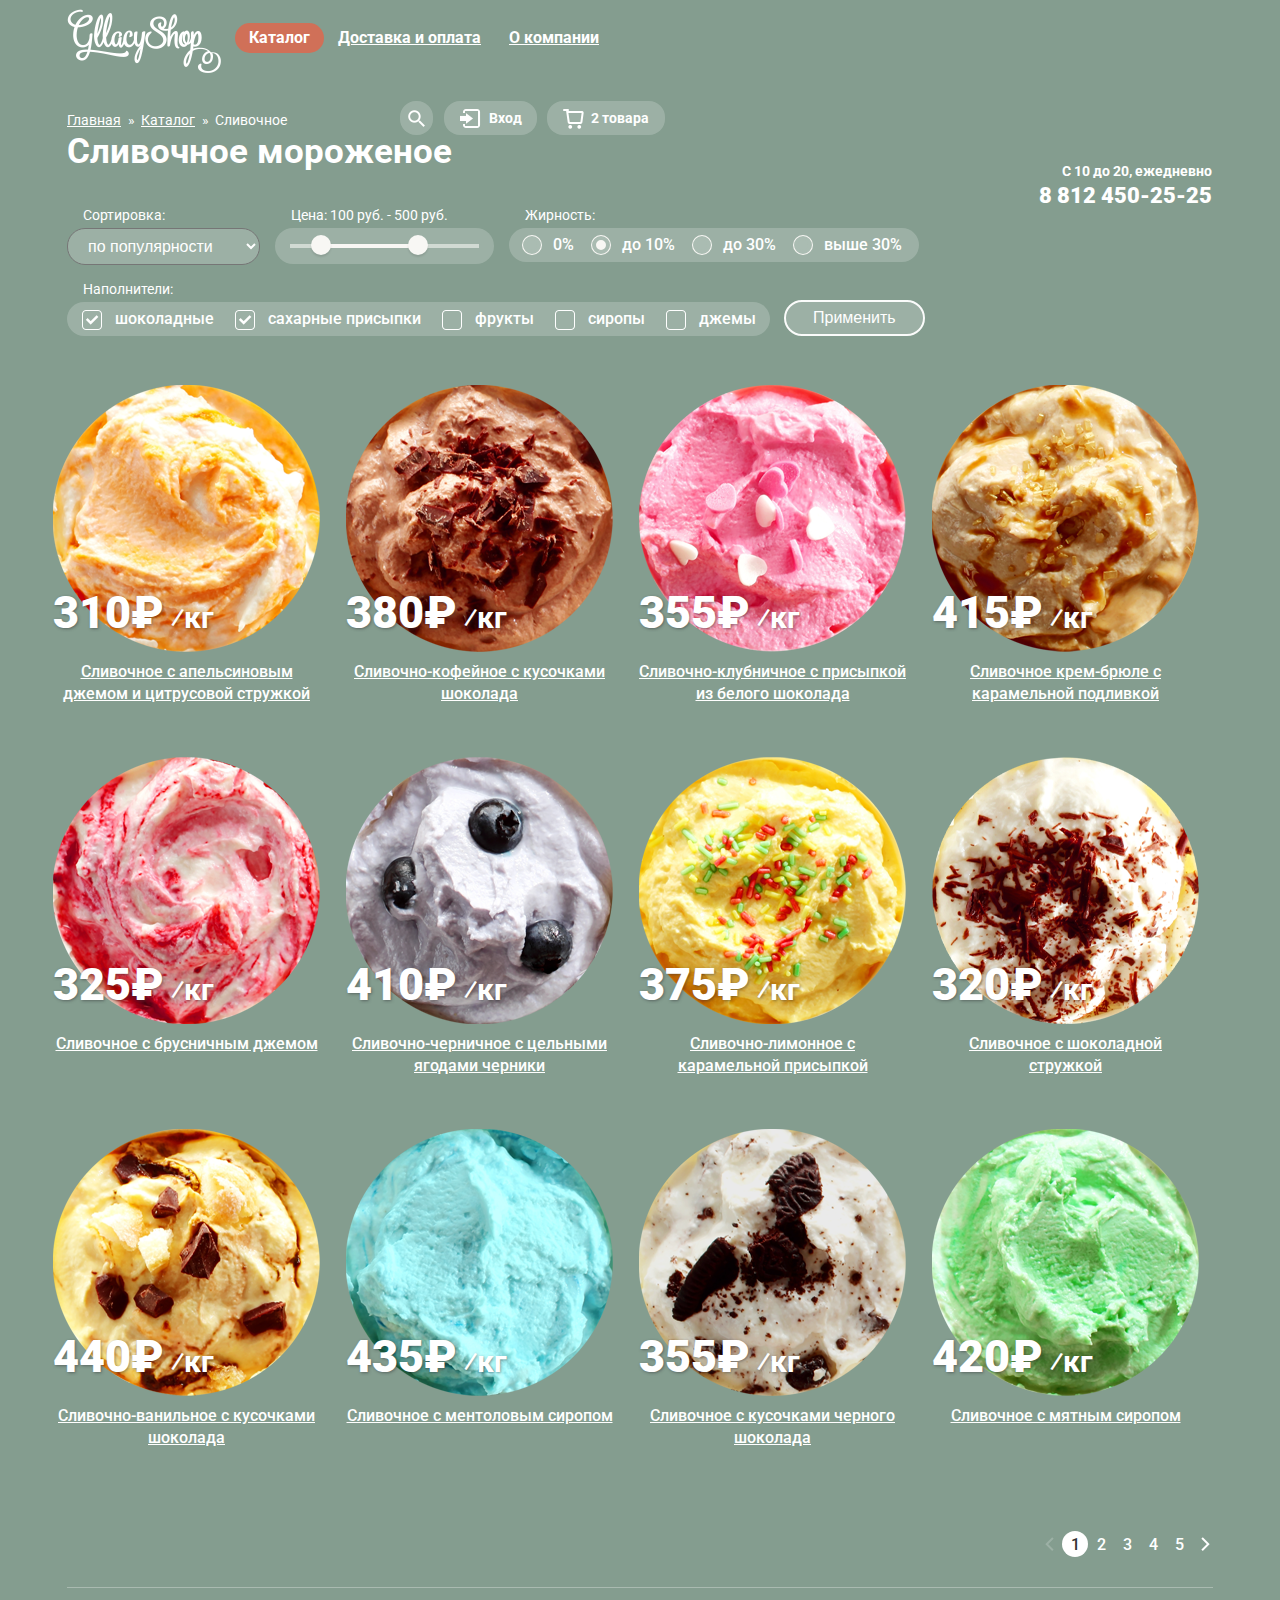
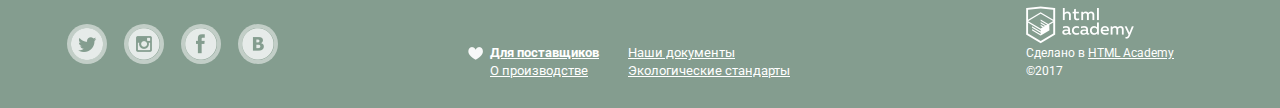
==== commit c98cd77e: "Карточки товара" ====
--- a/catalog.html
+++ b/catalog.html
@@ -8,339 +8,335 @@
         <link href="css/style.css" rel="stylesheet">
     </head>
     <body>
-        <div class="site-wrapper">
-            <header class="main-header">
+        <header class="main-header">
+            <div class="container">
+                <nav class="main-navigation">
+                    <a class="logo" href="index.html"><img src="img/logo.png" alt="logo of GllacyShop" width="154px" height="64px"></a>
+                    <ul class="navigation-block">
+                        <li class="active-navigation-block-point"><a href="#">Каталог</a>
+                            <ul class="sub-navigation">
+                                <li class="sub-navigation-block-point"><a href="#">Новинки</a></li>
+                                <li class="sub-navigation-block-point active"><a>Сливочное</a></li>
+                                <li class="sub-navigation-block-point"><a href="#">Щербеты</a></li>
+                                <li class="sub-navigation-block-point"><a href="#">Фруктовый лед</a></li>
+                                <li class="sub-navigation-block-point"><a href="#">Мелорин</a></li>
+                            </ul>
+                        </li>
+                        <li class="navigation-block-point"><a href="#">Доставка и оплата</a></li>
+                        <li class="navigation-block-point"><a href="#">О компании</a></li>
+                    </ul>
+                </nav>
+                <div class="user-block">
+                    <ul>
+                        <li class="user-block-search-li">
+                            <a class="user-block-search" href="#">Поиск</a>
+                            <form class="user-block-search-form" action="#" method="post">
+                                <input type="search" name="user-search" placeholder="Что ищем?" id="user-search-label">
+                                <label for="user-search-label">Что ищем?</label>
+                            </form>
+                        </li>
+                        <li class="user-block-login-li">
+                            <a class="user-block-login" href="#">Вход</a>
+                            <form class="user-block-login-form" action="#" method="post">
+                                <input type="email" name="user-email" placeholder="Электронная почта" id="user-email-label">
+                                <label for="user-email-label">Электронная почта</label>
+                                <input type="password" name="user-password" placeholder="Пароль" id="user-password-label">
+                                <label for="user-password-label">Пароль</label>
+                                <button class="button" type="submit">Войти</button>
+                                <div class="user-block-login-form-link">
+                                    <a href="#">Забыли пароль?</a>
+                                    <a href="#">Новая регистрация</a>
+                                </div>
+                            </form>
+                        </li>
+                        <li class="user-block-shopping-cart-li">
+                            <a class="user-block-shopping-cart" href="#">2 товара</a>
+                            <div class="user-block-shopping-cart-content">
+                                <table class="user-block-shopping-cart-table">
+                                    <tr class="row">
+                                        <td>
+                                            <a href="#" class="delete-item"> <img src="img/x.png" alt="Удалить" width="11" height="11"></a>
+                                        </td>
+                                        <td>
+                                            <img src="img/small-ice-cream-1.png" alt="Пломбир с апельсиновым джемом" width="33" height="33">
+                                        </td>
+                                        <td>
+                                            Пломбир с апельсиновым джемом
+                                        </td>
+                                        <td>
+                                            1,5 кг х <span>200 руб</span>
+                                        </td>
+                                        <td>
+                                            300 руб.
+                                        </td>
+                                    </tr>
+                                    <tr class="row">
+                                        <td>
+                                            <a href="#" class="delete-item"><img src="img/x.png" alt="Удалить" width="11" height="11"></a></td>
+                                        <td>
+                                            <img src="img/small-ice-cream-3.png" alt="Клубничный пломбир с присыпкой из белого шоколада" width="33" height="33">
+                                        </td>
+                                        <td>
+                                            Клубничный пломбир с присыпкой<br>
+                                                из белого шоколада
+                                        </td>
+                                        <td>
+                                            1,5 кг х <span>300 руб</span>
+                                        </td>
+                                        <td>
+                                            450 руб.
+                                        </td>
+                                    </tr>
+                                </table>
+                                <div class="user-block-shopping-cart-price">
+                                    Итого: 750 руб.
+                                </div>
+                                <div class="user-block-shopping-cart-button">
+                                    <a class="button" href="#">Оформить заказ</a>
+                                </div>
+                            </div>
+                        </li>
+                    </ul>
+                </div>
+            </div>
+            <div class="container">
+                <div class="opening-hours">
+                    <p>
+                        С 10 до 20, ежедневно<br>
+                        <strong>8 812 450-25-25</strong>
+                    </p>
+                </div>
+            </div>
+        </header>
+        <main class="main-container">
+            <div class="container">
+                <ul class="breadcrumbs-list">
+                    <li class="breadcrumbs-item"><a href="index.html">Главная</a></li>
+                    <li class="breadcrumbs-item"><a href="#">Каталог</a></li>
+                    <li class="breadcrumbs-item">Сливочное</li>
+                </ul>
+            </div>
+            <div class="container">
+                <h1>Сливочное мороженое</h1>
+            </div>
+            <div class="filter">
                 <div class="container">
-                    <nav class="main-navigation">
-                        <a class="logo" href="index.html"><img src="img/logo.png" alt="logo of GllacyShop" width="154px" height="64px"></a>
-                        <ul class="navigation-block">
-                            <li class="active-navigation-block-point"><a href="#">Каталог</a>
-                                <ul class="sub-navigation">
-                                    <li class="sub-navigation-block-point"><a href="#">Новинки</a></li>
-                                    <li class="sub-navigation-block-point active"><a>Сливочное</a></li>
-                                    <li class="sub-navigation-block-point"><a href="#">Щербеты</a></li>
-                                    <li class="sub-navigation-block-point"><a href="#">Фруктовый лед</a></li>
-                                    <li class="sub-navigation-block-point"><a href="#">Мелорин</a></li>
-                                </ul>
-                            </li>
-                            <li class="navigation-block-point"><a href="#">Доставка и оплата</a></li>
-                            <li class="navigation-block-point"><a href="#">О компании</a></li>
-                        </ul>
-                    </nav>
-                    <div class="user-block">
-                        <ul>
-                            <li class="user-block-search-li">
-                                <a class="user-block-search" href="#">Поиск</a>
-                                <form class="user-block-search-form" action="#" method="post">
-                                    <input type="search" name="user-search" placeholder="Что ищем?" id="user-search-label">
-                                    <label for="user-search-label">Что ищем?</label>
-                                </form>
-                            </li>
-                            <li class="user-block-login-li">
-                                <a class="user-block-login" href="#">Вход</a>
-                                <form class="user-block-login-form" action="#" method="post">
-                                    <input type="email" name="user-email" placeholder="Электронная почта" id="user-email-label">
-                                    <label for="user-email-label">Электронная почта</label>
-                                    <input type="password" name="user-password" placeholder="Пароль" id="user-password-label">
-                                    <label for="user-password-label">Пароль</label>
-                                    <button class="button" type="submit">Войти</button>
-                                    <div class="user-block-login-form-link">
-                                        <a href="#">Забыли пароль?</a>
-                                        <a href="#">Новая регистрация</a>
-                                    </div>
-                                </form>
-                            </li>
-                            <li class="user-block-shopping-cart-li">
-                                <a class="user-block-shopping-cart" href="#">2 товара</a>
-                                <div class="user-block-shopping-cart-content">
-                                    <table class="user-block-shopping-cart-table">
-                                        <tr class="row">
-                                            <td>
-                                                <a href="#" class="delete-item"> <img src="img/x.png" alt="Удалить" width="11" height="11"></a>
-                                            </td>
-                                            <td>
-                                                <img src="img/small-ice-cream-1.png" alt="Пломбир с апельсиновым джемом" width="33" height="33">
-                                            </td>
-                                            <td>
-                                                Пломбир с апельсиновым джемом
-                                            </td>
-                                            <td>
-                                                1,5 кг х <span>200 руб</span>
-                                            </td>
-                                            <td>
-                                                300 руб.
-                                            </td>
-                                        </tr>
-                                        <tr class="row">
-                                            <td>
-                                                <a href="#" class="delete-item"><img src="img/x.png" alt="Удалить" width="11" height="11"></a></td>
-                                            <td>
-                                                <img src="img/small-ice-cream-3.png" alt="Клубничный пломбир с присыпкой из белого шоколада" width="33" height="33">
-                                            </td>
-                                            <td>
-                                                Клубничный пломбир с присыпкой<br>
-                                                    из белого шоколада
-                                            </td>
-                                            <td>
-                                                1,5 кг х <span>300 руб</span>
-                                            </td>
-                                            <td>
-                                                450 руб.
-                                            </td>
-                                        </tr>
-                                    </table>
-                                    <div class="user-block-shopping-cart-price">
-                                        Итого: 750 руб.
-                                    </div>
-                                    <div class="user-block-shopping-cart-button">
-                                        <a class="button" href="#">Оформить заказ</a>
+                    <form action="#" method="post">
+                        <div class="filter-sorting">
+                            <h2>Сортировка:</h2>
+                            <select name="sorting">
+                                <option value="popular">по популярности</option>
+                                <option value="low-cost">сначала недорогие</option>
+                                <option value="upper-cost">сначала дорогие</option>
+                                <option value="fat">по жирности</option>
+                            </select>
+                        </div>
+                        <div class="filter-price">
+                            <h2>Цена: 100 руб. - 500 руб.</h2>
+                            <div class="filter-range-controls">
+                                <div class="filter-range-scale">
+                                    <div class="filter-range-bar">
                                     </div>
                                 </div>
-                            </li>
-                        </ul>
-                    </div>
-                </div>
-                <div class="container">
-                    <div class="opening-hours">
-                        <p>
-                            С 10 до 20, ежедневно<br>
-                            <strong>8 812 450-25-25</strong>
-                        </p>
-                    </div>
-                </div>
-            </header>
-            <main class="main-container">
-                <div class="container">
-                    <ul class="breadcrumbs-list">
-                        <li class="breadcrumbs-item"><a href="index.html">Главная</a></li>
-                        <li class="breadcrumbs-item"><a href="#">Каталог</a></li>
-                        <li class="breadcrumbs-item">Сливочное</li>
+                                <div class="toggle min-toggle"></div>
+                                <div class="toggle max-toggle"></div>
+			                </div>
+                        </div>
+                        <div class="filter-fat-content">
+                            <h2>Жирность:</h2>
+                            <ul class="filter-fat-content-radio-list">
+                                <li class="filter-fat-content-radio-item">
+                                    <label class="fat-content-radio">
+                                        <input type="radio" name="fat-content" value="0"><span class="indicator"></span>0%
+                                    </label>
+                                </li>
+                                <li class="filter-fat-content-radio-item">
+                                    <label class="fat-content-radio">
+                                        <input type="radio" name="fat-content" value="less-10" checked><span class="indicator"></span>до 10%
+                                    </label>
+                                </li>
+                                <li class="filter-fat-content-radio-item">
+                                    <label class="fat-content-radio">
+                                        <input type="radio" name="fat-content" value="less-30"><span class="indicator"></span>до 30%
+                                    </label>
+                                </li>
+                                <li class="filter-fat-content-radio-item">
+                                    <label class="fat-content-radio">
+                                        <input type="radio" name="fat-content" value="more-30"><span class="indicator"></span>выше 30%
+                                    </label>
+                                </li>
+                            </ul>
+                        </div>
+                        <div class="filter-filler">
+                            <h2>Наполнители:</h2>
+                            <ul class="filter-filler-checkbox-list">
+                                <li class="filter-filler-checkbox-item">
+                                    <label class="filter-filler-checkbox">
+                                        <input type="checkbox" name="chocolate" checked><span class="check-indicator"></span>шоколадные
+                                    </label>
+                                </li>
+                                <li class="filter-filler-checkbox-item">
+                                    <label class="filter-filler-checkbox">
+                                        <input type="checkbox" name="sugare" checked><span class="check-indicator"></span>сахарные присыпки
+                                    </label>
+                                </li>
+                                <li class="filter-filler-checkbox-item">
+                                    <label class="filter-filler-checkbox">
+                                        <input type="checkbox" name="fruit"><span class="check-indicator"></span>фрукты
+                                    </label>
+                                </li>
+                                <li class="filter-filler-checkbox-item">
+                                    <label class="filter-filler-checkbox">
+                                        <input type="checkbox" name="syrup"><span class="check-indicator"></span>сиропы
+                                    </label>
+                                </li>
+                                <li class="filter-filler-checkbox-item">
+                                    <label class="filter-filler-checkbox">
+                                        <input type="checkbox" name="jam"><span class="check-indicator"></span>джемы
+                                    </label>
+                                </li>
+                            </ul>
+                        </div>
+                        <button class="filter-button" type="submit">Применить</button>
+                    </form>
+                </div>
+            </div>
+            <div class="catalog catalog-ice-cream">
+                <div class="item">
+                    <div>
+                        <img src="img/ice-cream-1.png" alt="Сливочное мороженое с апельсиновым джемом и цитрусовой стружкой" width="267px" height="267px">
+                    </div>
+                    <p><strong>310&#8381;</strong> &#8260;кг</p>
+                    <a href="#">Сливочное с апельсиновым джемом и цитрусовой стружкой</a>
+                    <a class="button item-button" href="#">Быстрый просмотр</a>
+                </div>
+                <div class="item">
+                    <div>
+                        <img src="img/ice-cream-2.png" alt="Сливочно-кофейное мороженое с кусочками шоколада" width="267px" height="267px">
+                    </div>
+                    <p><strong>380&#8381;</strong> &#8260;кг</p>
+                    <a href="#">Сливочно-кофейное с кусочками шоколада</a>
+                    <a class="button item-button" href="#">Быстрый просмотр</a>
+                </div>
+                <div class="item">
+                    <div>
+                        <img src="img/ice-cream-3.png" alt="Сливочно-клубничное мороженое с присыпкой из белого шоколада" width="267px" height="267px">
+                    </div>
+                    <p><strong>355&#8381;</strong> &#8260;кг</p>
+                    <a href="#">Сливочно-клубничное с присыпкой из белого шоколада</a>
+                    <a class="button item-button" href="#">Быстрый просмотр</a>
+                </div>
+                <div class="item">
+                    <div>
+                        <img src="img/ice-cream-4.png" alt="Сливочное крем-брюле мороженое с карамельной подливкой" width="267px" height="267px">
+                    </div>
+                    <p><strong>415&#8381;</strong> &#8260;кг</p>
+                    <a href="#">Сливочное крем-брюле с карамельной подливкой</a>
+                    <a class="button item-button" href="#">Быстрый просмотр</a>
+                </div>
+                <div class="item">
+                    <div>
+                        <img src="img/ice-cream-5.png" alt="Сливочное мороженое с брусничным джемом" width="267px" height="267px">
+                    </div>
+                    <p><strong>325&#8381;</strong> &#8260;кг</p>
+                    <a href="#">Сливочное с брусничным джемом</a>
+                    <a class="button item-button" href="#">Быстрый просмотр</a>
+                </div>
+                <div class="item">
+                    <div>
+                        <img src="img/ice-cream-6.png" alt="Сливочно-черничное мороженое с цельными ягодами черники" width="267px" height="267px">
+                    </div>
+                    <p><strong>410&#8381;</strong> &#8260;кг</p>
+                    <a href="#">Сливочно-черничное с цельными ягодами черники</a>
+                    <a class="button item-button" href="#">Быстрый просмотр</a>
+                </div>
+                <div class="item">
+                    <div>
+                        <img src="img/ice-cream-7.png" alt="Сливочно-лимонное мороженое с карамельной присыпкой" width="267px" height="267px">
+                    </div>
+                    <p><strong>375&#8381;</strong> &#8260;кг</p>
+                    <a href="#">Сливочно-лимонное с карамельной присыпкой</a>
+                    <a class="button item-button" href="#">Быстрый просмотр</a>
+                </div>
+                <div class="item">
+                    <div>
+                        <img src="img/ice-cream-8.png" alt="Сливочное мороженое с шоколадной стружкой" width="267px" height="267px">
+                    </div>
+                    <p><strong>320&#8381;</strong> &#8260;кг</p>
+                    <a href="#">Сливочное с шоколадной стружкой</a>
+                    <a class="button item-button" href="#">Быстрый просмотр</a>
+                </div>
+                <div class="item">
+                    <div>
+                        <img src="img/ice-cream-9.png" alt="Сливочно-ванильное мороженое с кусочками шоколада" width="267px" height="267px">
+                    </div>
+                    <p><strong>440&#8381;</strong> &#8260;кг</p>
+                    <a href="#">Сливочно-ванильное с кусочками шоколада</a>
+                    <a class="button item-button" href="#">Быстрый просмотр</a>
+                </div>
+                <div class="item">
+                    <div>
+                        <img src="img/ice-cream-10.png" alt="Сливочное мороженое с ментоловым сиропом" width="267px" height="267px">
+                    </div>
+                    <p><strong>435&#8381;</strong> &#8260;кг</p>
+                    <a href="#">Сливочное с ментоловым сиропом</a>
+                    <a class="button item-button" href="#">Быстрый просмотр</a>
+                </div>
+                <div class="item">
+                    <div>
+                        <img src="img/ice-cream-11.png" alt="Сливочное мороженое с кусочками черного шоколада" width="267px" height="267px">
+                    </div>
+                    <p><strong>355&#8381;</strong> &#8260;кг</p>
+                    <a href="#">Сливочное с кусочками черного шоколада</a>
+                    <a class="button item-button" href="#">Быстрый просмотр</a>
+                </div>
+                <div class="item">
+                    <div>
+                        <img src="img/ice-cream-12.png" alt="Сливочное мороженое с мятным сиропом" width="267px" height="267px">
+                    </div>
+                    <p><strong>420&#8381;</strong> &#8260;кг</p>
+                    <a href="#">Сливочное с мятным сиропом</a>
+                    <a class="button item-button" href="#">Быстрый просмотр</a>
+                </div>
+            </div>
+            <div class="pagination">
+                <div class="container clearfix">
+                    <ul class="pagination-list">
+                        <li class="pagination-item prev"><a></a></li>
+                        <li class="pagination-item active"><a>1</a></li>
+                        <li class="pagination-item"><a href=#>2</a></li>
+                        <li class="pagination-item"><a href=#>3</a></li>
+                        <li class="pagination-item"><a href=#>4</a></li>
+                        <li class="pagination-item"><a href=#>5</a></li>
+                        <li class="pagination-item next"><a href=#> </a></li>
                     </ul>
                 </div>
-                <div class="container">
-                    <h1>Сливочное мороженое</h1>
-                </div>
-                <div class="filter">
-                    <div class="container">
-                        <form action="#" method="post">
-                            <div class="filter-sorting">
-                                <h2>Сортировка:</h2>
-                                <select name="sorting">
-                                    <option value="popular">по популярности</option>
-                                    <option value="low-cost">сначала недорогие</option>
-                                    <option value="upper-cost">сначала дорогие</option>
-                                    <option value="fat">по жирности</option>
-                                </select>
-                            </div>
-                            <div class="filter-price">
-                                <h2>Цена: 100 руб. - 500 руб.</h2>
-                                <div class="filter-range-controls">
-                                    <div class="filter-range-scale">
-                                        <div class="filter-range-bar">
-                                        </div>
-                                    </div>
-                                    <div class="toggle min-toggle"></div>
-                                    <div class="toggle max-toggle"></div>
-				                </div>
-                            </div>
-                            <div class="filter-fat-content">
-                                <h2>Жирность:</h2>
-                                <ul class="filter-fat-content-radio-list">
-                                    <li class="filter-fat-content-radio-item">
-                                        <label class="fat-content-radio">
-                                            <input type="radio" name="fat-content" value="0"><span class="indicator"></span>0%
-                                        </label>
-                                    </li>
-                                    <li class="filter-fat-content-radio-item">
-                                        <label class="fat-content-radio">
-                                            <input type="radio" name="fat-content" value="less-10" checked><span class="indicator"></span>до 10%
-                                        </label>
-                                    </li>
-                                    <li class="filter-fat-content-radio-item">
-                                        <label class="fat-content-radio">
-                                            <input type="radio" name="fat-content" value="less-30"><span class="indicator"></span>до 30%
-                                        </label>
-                                    </li>
-                                    <li class="filter-fat-content-radio-item">
-                                        <label class="fat-content-radio">
-                                            <input type="radio" name="fat-content" value="more-30"><span class="indicator"></span>выше 30%
-                                        </label>
-                                    </li>
-                                </ul>
-                            </div>
-                            <div class="filter-filler">
-                                <h2>Наполнители:</h2>
-                                <ul class="filter-filler-checkbox-list">
-                                    <li class="filter-filler-checkbox-item">
-                                        <label class="filter-filler-checkbox">
-                                            <input type="checkbox" name="chocolate" checked><span class="check-indicator"></span>шоколадные
-                                        </label>
-                                    </li>
-                                    <li class="filter-filler-checkbox-item">
-                                        <label class="filter-filler-checkbox">
-                                            <input type="checkbox" name="sugare" checked><span class="check-indicator"></span>сахарные присыпки
-                                        </label>
-                                    </li>
-                                    <li class="filter-filler-checkbox-item">
-                                        <label class="filter-filler-checkbox">
-                                            <input type="checkbox" name="fruit"><span class="check-indicator"></span>фрукты
-                                        </label>
-                                    </li>
-                                    <li class="filter-filler-checkbox-item">
-                                        <label class="filter-filler-checkbox">
-                                            <input type="checkbox" name="syrup"><span class="check-indicator"></span>сиропы
-                                        </label>
-                                    </li>
-                                    <li class="filter-filler-checkbox-item">
-                                        <label class="filter-filler-checkbox">
-                                            <input type="checkbox" name="jam"><span class="check-indicator"></span>джемы
-                                        </label>
-                                    </li>
-                                </ul>
-                            </div>
-                            <button class="filter-button" type="submit">Применить</button>
-                        </form>
-                    </div>
-                </div>
-                <div class="catalog">
-                    <div class="container catalog">
-                        <div class="item">
-                            <div>
-                                <img src="img/ice-cream-1.png" alt="Сливочное мороженое с апельсиновым джемом и цитрусовой стружкой" width="267px" height="267px">
-                            </div>
-                            <p><strong>310&#8381;</strong> &#8260;кг</p>
-                            <a href="#">Сливочное с апельсиновым джемом и цитрусовой стружкой</a>
-                            <a class="button item-button" href="#">Быстрый просмотр</a>
-                        </div>
-                        <div class="item">
-                            <div>
-                                <img src="img/ice-cream-2.png" alt="Сливочно-кофейное мороженое с кусочками шоколада" width="267px" height="267px">
-                            </div>
-                            <p><strong>380&#8381;</strong> &#8260;кг</p>
-                            <a href="#">Сливочно-кофейное с кусочками шоколада</a>
-                            <a class="button item-button" href="#">Быстрый просмотр</a>
-                        </div>
-                        <div class="item">
-                            <div>
-                                <img src="img/ice-cream-3.png" alt="Сливочно-клубничное мороженое с присыпкой из белого шоколада" width="267px" height="267px">
-                            </div>
-                            <p><strong>355&#8381;</strong> &#8260;кг</p>
-                            <a href="#">Сливочно-клубничное с присыпкой из белого шоколада</a>
-                            <a class="button item-button" href="#">Быстрый просмотр</a>
-                        </div>
-                        <div class="item">
-                            <div>
-                                <img src="img/ice-cream-4.png" alt="Сливочное крем-брюле мороженое с карамельной подливкой" width="267px" height="267px">
-                            </div>
-                            <p><strong>415&#8381;</strong> &#8260;кг</p>
-                            <a href="#">Сливочное крем-брюле с карамельной подливкой</a>
-                            <a class="button item-button" href="#">Быстрый просмотр</a>
-                        </div>
-                        <div class="item">
-                            <div>
-                                <img src="img/ice-cream-5.png" alt="Сливочное мороженое с брусничным джемом" width="267px" height="267px">
-                            </div>
-                            <p><strong>325&#8381;</strong> &#8260;кг</p>
-                            <a href="#">Сливочное с брусничным джемом</a>
-                            <a class="button item-button" href="#">Быстрый просмотр</a>
-                        </div>
-                        <div class="item">
-                            <div>
-                                <img src="img/ice-cream-6.png" alt="Сливочно-черничное мороженое с цельными ягодами черники" width="267px" height="267px">
-                            </div>
-                            <p><strong>410&#8381;</strong> &#8260;кг</p>
-                            <a href="#">Сливочно-черничное с цельными ягодами черники</a>
-                            <a class="button item-button" href="#">Быстрый просмотр</a>
-                        </div>
-                        <div class="item">
-                            <div>
-                                <img src="img/ice-cream-7.png" alt="Сливочно-лимонное мороженое с карамельной присыпкой" width="267px" height="267px">
-                            </div>
-                            <p><strong>375&#8381;</strong> &#8260;кг</p>
-                            <a href="#">Сливочно-лимонное с карамельной присыпкой</a>
-                            <a class="button item-button" href="#">Быстрый просмотр</a>
-                        </div>
-                        <div class="item">
-                            <div>
-                                <img src="img/ice-cream-8.png" alt="Сливочное мороженое с шоколадной стружкой" width="267px" height="267px">
-                            </div>
-                            <p><strong>320&#8381;</strong> &#8260;кг</p>
-                            <a href="#">Сливочное с шоколадной стружкой</a>
-                            <a class="button item-button" href="#">Быстрый просмотр</a>
-                        </div>
-                        <div class="item">
-                            <div>
-                                <img src="img/ice-cream-9.png" alt="Сливочно-ванильное мороженое с кусочками шоколада" width="267px" height="267px">
-                            </div>
-                            <p><strong>440&#8381;</strong> &#8260;кг</p>
-                            <a href="#">Сливочно-ванильное с кусочками шоколада</a>
-                            <a class="button item-button" href="#">Быстрый просмотр</a>
-                        </div>
-                        <div class="item">
-                            <div>
-                                <img src="img/ice-cream-10.png" alt="Сливочное мороженое с ментоловым сиропом" width="267px" height="267px">
-                            </div>
-                            <p><strong>435&#8381;</strong> &#8260;кг</p>
-                            <a href="#">Сливочное с ментоловым сиропом</a>
-                            <a class="button item-button" href="#">Быстрый просмотр</a>
-                        </div>
-                        <div class="item">
-                            <div>
-                                <img src="img/ice-cream-11.png" alt="Сливочное мороженое с кусочками черного шоколада" width="267px" height="267px">
-                            </div>
-                            <p><strong>355&#8381;</strong> &#8260;кг</p>
-                            <a href="#">Сливочное с кусочками черного шоколада</a>
-                            <a class="button item-button" href="#">Быстрый просмотр</a>
-                        </div>
-                        <div class="item">
-                            <div>
-                                <img src="img/ice-cream-12.png" alt="Сливочное мороженое с мятным сиропом" width="267px" height="267px">
-                            </div>
-                            <p><strong>420&#8381;</strong> &#8260;кг</p>
-                            <a href="#">Сливочное с мятным сиропом</a>
-                            <a class="button item-button" href="#">Быстрый просмотр</a>
-                        </div>
-                    </div>
-                </div>
-                <div class="pagination">
-                    <div class="container clearfix">
-                        <ul class="pagination-list">
-                            <li class="pagination-item prev"><a></a></li>
-                            <li class="pagination-item active"><a>1</a></li>
-                            <li class="pagination-item"><a href=#>2</a></li>
-                            <li class="pagination-item"><a href=#>3</a></li>
-                            <li class="pagination-item"><a href=#>4</a></li>
-                            <li class="pagination-item"><a href=#>5</a></li>
-                            <li class="pagination-item next"><a href=#> </a></li>
-                        </ul>
-                    </div>
-                </div>
-                <div class="line"></div>
-            </main>
-            <footer class="main-footer">
-                <div class="container">
-                    <section class="footer-social">
-                        <a class="social-btn social-btn-tw" href="#">Твиттер</a>
-                        <a class="social-btn social-btn-inst" href="#">Инстаграм</a>
-                        <a class="social-btn social-btn-fb" href="#">Фейсбук</a>
-                        <a class="social-btn social-btn-vk" href="#">Вконтакте</a>
-                    </section>
-                    <section class="footer-about">
-                        <div class="left-footer-about">
-                            <a href="#"><b>Для поставщиков</b></a>
-                            <a href="#">О производстве</a>
-                        </div>
-                        <div class="right-footer-about">
-                            <a href="#">Наши документы</a>
-                            <a href="#">Экологические стандарты</a>
-                        </div>
-                    </section>
-                    <section class="footer-copyright">
-                        <a class="btn" href="https://htmlacademy.ru/intensive/htmlcss">HTMLAcademy.ru</a>
-                        Сделано в <a href="https://htmlacademy.ru/intensive/htmlcss">HTML Academy</a> &copy;2017
-                    </section>
-                </div>
-            </footer>
-        </div>
+            </div>
+            <div class="line"></div>
+        </main>
+        <footer class="main-footer">
+            <div class="container">
+                <section class="footer-social">
+                    <a class="social-btn social-btn-tw" href="#">Твиттер</a>
+                    <a class="social-btn social-btn-inst" href="#">Инстаграм</a>
+                    <a class="social-btn social-btn-fb" href="#">Фейсбук</a>
+                    <a class="social-btn social-btn-vk" href="#">Вконтакте</a>
+                </section>
+                <section class="footer-about">
+                    <div class="left-footer-about">
+                        <a href="#"><b>Для поставщиков</b></a>
+                        <a href="#">О производстве</a>
+                    </div>
+                    <div class="right-footer-about">
+                        <a href="#">Наши документы</a>
+                        <a href="#">Экологические стандарты</a>
+                    </div>
+                </section>
+                <section class="footer-copyright">
+                    <a class="btn" href="https://htmlacademy.ru/intensive/htmlcss">HTMLAcademy.ru</a>
+                    Сделано в <a href="https://htmlacademy.ru/intensive/htmlcss">HTML Academy</a> &copy;2017
+                </section>
+            </div>
+        </footer>
     </body>
 </html>
--- a/css/style.css
+++ b/css/style.css
@@ -9,9 +9,11 @@
     line-height: 18px;
     color: #ffffff;
     /* Фон */
-    background: #849d8f;
-}
-
+    background-color: #849d8f;
+}
+body > input[type="radio"] {
+  display: none;
+}
 /*---------------------------------- Шапка -----------------------------------*/
 .main-header {
     /* Блочная модель */
@@ -573,10 +575,111 @@
     width: 1146px;
     margin: 0 auto;
 }
+.site-wrapper {
+    background :#849d8f url("../img/slide-1-pic.png") no-repeat top center;
+    transition: background-image 0.5s ease, background-color 0.5s ease;
+}
+.site-wrapper::before,
+.site-wrapper::after {
+    content: "";
+    visibility: hidden;
+}
+.site-wrapper::before {
+    background-image: url("../img/slide-2-pic.png");
+}
+.site-wrapper::after {
+    background-image: url("../img/slide-3-pic.png");
+}
+.slider {
+    position: relative;
+    padding-top: 270px;
+    text-align: center;
+    color: #ffffff;
+}
+.slide {
+    display: none;
+}
+.slide-title {
+    width: 700px;
+    margin: 0 auto;
+    margin-bottom: 30px;
+    font-weight: 700;
+    font-size: 60px;
+      line-height: 60px;
+}
+.slide-button {
+    display: inline-block;
+    padding: 12px 50px;
+    font-weight: 500;
+    font-size: 31px;
+    line-height: 41px;
+    vertical-align: top;
+    color: #ffffff;
+    text-decoration: none;
+    text-shadow: 0 2px 5px rgba(160, 32, 11, 0.76);
+    background: #f26843;
+    background:    -moz-linear-gradient(top, #f26843 0%, #e74a35 100%);
+    background: -webkit-linear-gradient(top, #f26843 0%, #e74a35 100%);
+    background:         linear-gradient(to bottom, #f26843 0%, #e74a35 100%);
+    border-radius: 100px;
+    box-shadow: 0 2px 2px rgba(172, 16, 0, 0.64);
+}
+.slide-button:hover {
+    background:    -moz-linear-gradient(top, #f58669 0%, #ec6f5e 100%);
+    background: -webkit-linear-gradient(top, #f58669 0%, #ec6f5e 100%);
+    background:         linear-gradient(to bottom, #f58669 0%, #ec6f5e 100%);
+    box-shadow: 0 2px 2px rgba(172, 16, 0, 1);
+}
+.slide-button:active {
+    background:    -moz-linear-gradient(top, #d84732 0%, #e1613e 100%);
+    background: -webkit-linear-gradient(top, #d84732 0%, #e1613e 100%);
+    background:         linear-gradient(to bottom, #d84732 0%, #e1613e 100%);
+    box-shadow: inset 0 2px 2px rgba(172, 16, 0, 1);
+}
+.slider-controls label {
+    display: inline-block;
+    width: 17px;
+    height: 17px;
+    margin-right: 8px;
+    vertical-align: top;
+    background-color: transparent;
+    border: 2px solid #ffffff;
+    border-radius: 50%;
+    cursor: pointer;
+}
+#btn-1:checked ~ .site-wrapper #slide1,
+#btn-2:checked ~ .site-wrapper #slide2,
+#btn-3:checked ~ .site-wrapper #slide3 {
+    display: block;
+}
+#btn-1:checked ~ .site-wrapper {
+    background-color: #849d8f;
+    background-image: url("../img/slide-1-pic.png");
+}
+#btn-2:checked ~ .site-wrapper {
+    background-color: #8996a6;
+    background-image: url("../img/slide-2-pic.png");
+}
+#btn-3:checked ~ .site-wrapper {
+    background-color: #9d8b84;
+    background-image: url("../img/slide-3-pic.png");
+}
+#btn-1:checked ~ .site-wrapper label[for="btn-1"],
+#btn-2:checked ~ .site-wrapper label[for="btn-2"],
+#btn-3:checked ~ .site-wrapper label[for="btn-3"] {
+    background-color: #ffffff;
+}
+.slider-controls {
+    position: absolute;
+    bottom: 25px;
+    left: 0;
+    z-index: 20;
+    font-size: 0;
+}
 .special-offer {
     /* Блочная модель */
-    margin-top: 532px;
-    margin-bottom: 35px;
+    margin-top: 42px;
+    margin-bottom: 25px;
     /* Оформление текста */
     font-size: 0;
 }
@@ -621,26 +724,28 @@
     text-decoration: none;
     color: #ffffff;
     /* Фон */
-    background-image: -moz-linear-gradient(to bottom, #f26843, #e74a35);
-    background-image: -webkit-linear-gradient(to bottom, #f26843, #e74a35);
-    background-image: linear-gradient(to bottom, #f26843, #e74a35);
+    text-shadow: 0 2px 5px rgba(160, 32, 11, 0.76);
+    background: #f26843;
+    background:    -moz-linear-gradient(top, #f26843 0%, #e74a35 100%);
+    background: -webkit-linear-gradient(top, #f26843 0%, #e74a35 100%);
+    background:         linear-gradient(to bottom, #f26843 0%, #e74a35 100%);
     /* Декоративные элементы */
     border-radius: 32px;
     box-shadow: 0 2px 2px 0 rgba(172,16,0,0.64);
 }
 .button:hover {
     /* Фон */
-    background-image: -moz-linear-gradient(to bottom, #f58669, #ec6f5e);
-    background-image: -webkit-linear-gradient(to bottom, #f58669, #ec6f5e);
-    background-image: linear-gradient(to bottom, #f58669, #ec6f5e5);
+    background:    -moz-linear-gradient(top, #f58669 0%, #ec6f5e 100%);
+    background: -webkit-linear-gradient(top, #f58669 0%, #ec6f5e 100%);
+    background:         linear-gradient(to bottom, #f58669 0%, #ec6f5e 100%);
     /* Декоративные элементы */
     box-shadow: 0 2px 2px 0 #ac1000;
 }
 .button:active {
     /* Фон */
-    background-image: -moz-linear-gradient(to bottom, #d84732, #e1613e);
-    background-image: -webkit-linear-gradient(to bottom, #d84732, #e1613e);
-    background-image: linear-gradient(to bottom, #d84732, #e1613e);
+    background:    -moz-linear-gradient(top, #d84732 0%, #e1613e 100%);
+    background: -webkit-linear-gradient(top, #d84732 0%, #e1613e 100%);
+    background:         linear-gradient(to bottom, #d84732 0%, #e1613e 100%);
     /* Декоративные элементы */
     box-shadow: inset 0 2px 2px 0 #942718;
 }
@@ -651,6 +756,8 @@
 .catalog {
     /* Оформление текста */
     font-size: 0;
+    width: 1200px;
+    margin: 0 auto;
 }
 .item .item-button {
     /* Управление потоком */
@@ -671,14 +778,14 @@
     min-height: 322px;
     margin: 0;
     margin-bottom: 40px;
-    margin-right: 26px;
-    padding: 0;
+    padding: 0 13px;
+    padding-top: 10px;
     vertical-align: top;
 }
 .item::before {
     /* Позиционирование */
     position: absolute;
-    left: 0;
+    left: 13px;
     top: 0;
     /* Управление потоком */
     display: block;
@@ -689,12 +796,19 @@
     /* Фон */
     background: url("../img/hit.png") no-repeat;
 }
-.catalog .item::before {
+.catalog-ice-cream .item::before {
     display: none;
 }
 .item:hover {
-    z-index: 10;
-    background: rgba(255,255,255,0.2);
+    background-color: rgba(248,247,244,0.3);
+	border-radius: 4px;
+	border-radius: 4px;
+	box-shadow: 0 20px 20px rgba(0,0,0,0.4);
+	z-index:20;
+}
+}
+.item:hover a{
+    text-decoration: none;
 }
 .item:hover .item-button {
     display: block;
@@ -702,7 +816,7 @@
 .item p {
     /* Позиционирование */
     position: absolute;
-    left: 0;
+    left: 13px;
     top: 185px;
     /* Оформление текста */
     font-size: 30px;
@@ -944,6 +1058,8 @@
     color: #323232;
     /* Фон */
     background: #fffefe;
+    /* Декоративные элементы */
+    border-radius: 15px;
 }
 .contacts-info p {
     /* Оформление текста */
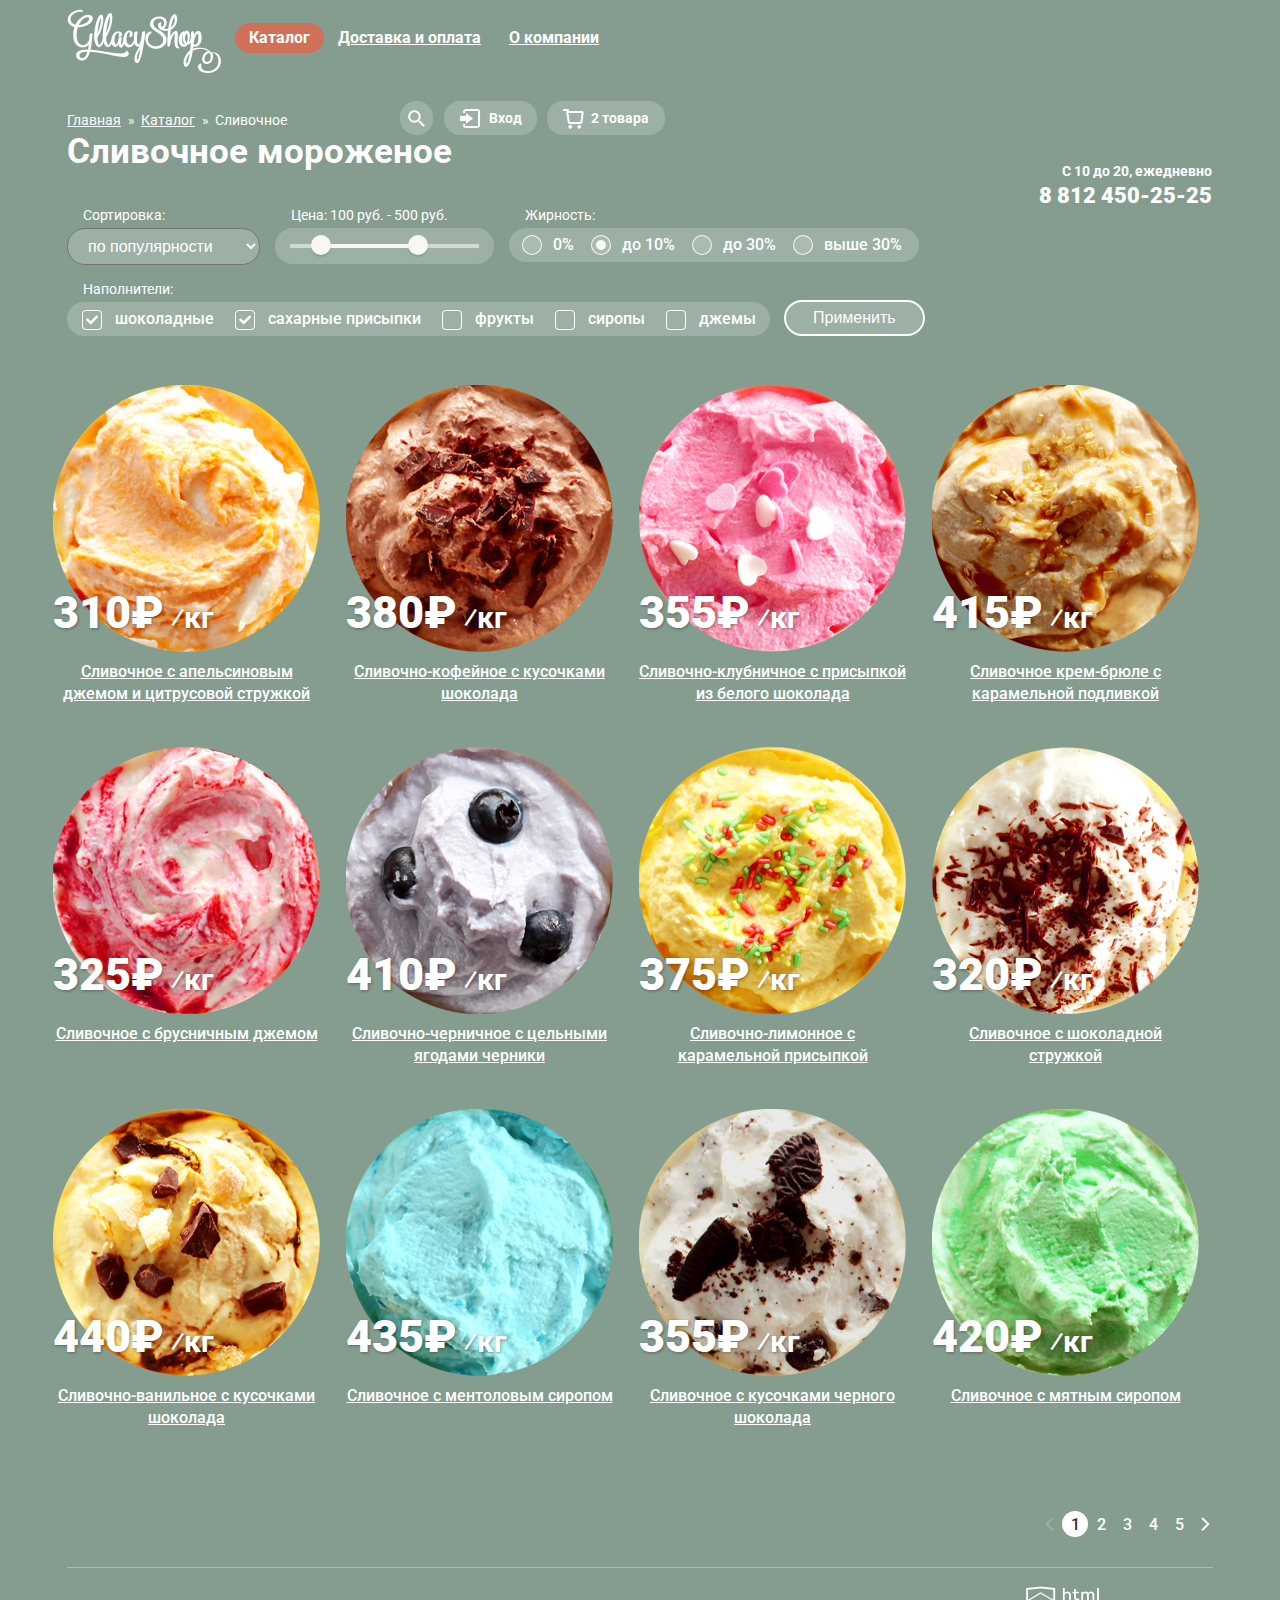
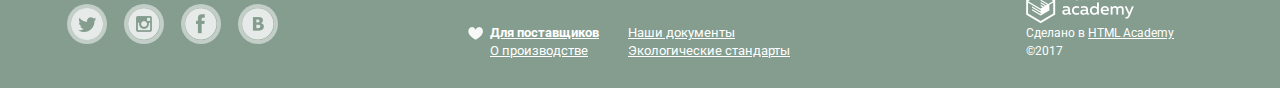
==== commit 74d0c27c: "Финал" ====
--- a/catalog.html
+++ b/catalog.html
@@ -4,14 +4,13 @@
         <meta charset="utf-8">
         <title>HTML Academy: Глейси</title>
         <link href="https://fonts.googleapis.com/css?family=Roboto:400,500,900&amp;subset=cyrillic" rel="stylesheet">
-        <link rel="stylesheet" href="css/normalize.css">
         <link href="css/style.css" rel="stylesheet">
     </head>
     <body>
         <header class="main-header">
             <div class="container">
                 <nav class="main-navigation">
-                    <a class="logo" href="index.html"><img src="img/logo.png" alt="logo of GllacyShop" width="154px" height="64px"></a>
+                    <a class="logo" href="index.html"><img src="img/logo.png" alt="logo of GllacyShop" width="154" height="64"></a>
                     <ul class="navigation-block">
                         <li class="active-navigation-block-point"><a href="#">Каталог</a>
                             <ul class="sub-navigation">
@@ -204,7 +203,7 @@
             <div class="catalog catalog-ice-cream">
                 <div class="item">
                     <div>
-                        <img src="img/ice-cream-1.png" alt="Сливочное мороженое с апельсиновым джемом и цитрусовой стружкой" width="267px" height="267px">
+                        <img src="img/ice-cream-1.png" alt="Сливочное мороженое с апельсиновым джемом и цитрусовой стружкой" width="267" height="267">
                     </div>
                     <p><strong>310&#8381;</strong> &#8260;кг</p>
                     <a href="#">Сливочное с апельсиновым джемом и цитрусовой стружкой</a>
@@ -212,7 +211,7 @@
                 </div>
                 <div class="item">
                     <div>
-                        <img src="img/ice-cream-2.png" alt="Сливочно-кофейное мороженое с кусочками шоколада" width="267px" height="267px">
+                        <img src="img/ice-cream-2.png" alt="Сливочно-кофейное мороженое с кусочками шоколада" width="267" height="267">
                     </div>
                     <p><strong>380&#8381;</strong> &#8260;кг</p>
                     <a href="#">Сливочно-кофейное с кусочками шоколада</a>
@@ -220,7 +219,7 @@
                 </div>
                 <div class="item">
                     <div>
-                        <img src="img/ice-cream-3.png" alt="Сливочно-клубничное мороженое с присыпкой из белого шоколада" width="267px" height="267px">
+                        <img src="img/ice-cream-3.png" alt="Сливочно-клубничное мороженое с присыпкой из белого шоколада" width="267" height="267">
                     </div>
                     <p><strong>355&#8381;</strong> &#8260;кг</p>
                     <a href="#">Сливочно-клубничное с присыпкой из белого шоколада</a>
@@ -228,7 +227,7 @@
                 </div>
                 <div class="item">
                     <div>
-                        <img src="img/ice-cream-4.png" alt="Сливочное крем-брюле мороженое с карамельной подливкой" width="267px" height="267px">
+                        <img src="img/ice-cream-4.png" alt="Сливочное крем-брюле мороженое с карамельной подливкой" width="267" height="267">
                     </div>
                     <p><strong>415&#8381;</strong> &#8260;кг</p>
                     <a href="#">Сливочное крем-брюле с карамельной подливкой</a>
@@ -236,7 +235,7 @@
                 </div>
                 <div class="item">
                     <div>
-                        <img src="img/ice-cream-5.png" alt="Сливочное мороженое с брусничным джемом" width="267px" height="267px">
+                        <img src="img/ice-cream-5.png" alt="Сливочное мороженое с брусничным джемом" width="267" height="267">
                     </div>
                     <p><strong>325&#8381;</strong> &#8260;кг</p>
                     <a href="#">Сливочное с брусничным джемом</a>
@@ -244,7 +243,7 @@
                 </div>
                 <div class="item">
                     <div>
-                        <img src="img/ice-cream-6.png" alt="Сливочно-черничное мороженое с цельными ягодами черники" width="267px" height="267px">
+                        <img src="img/ice-cream-6.png" alt="Сливочно-черничное мороженое с цельными ягодами черники" width="267" height="267">
                     </div>
                     <p><strong>410&#8381;</strong> &#8260;кг</p>
                     <a href="#">Сливочно-черничное с цельными ягодами черники</a>
@@ -252,7 +251,7 @@
                 </div>
                 <div class="item">
                     <div>
-                        <img src="img/ice-cream-7.png" alt="Сливочно-лимонное мороженое с карамельной присыпкой" width="267px" height="267px">
+                        <img src="img/ice-cream-7.png" alt="Сливочно-лимонное мороженое с карамельной присыпкой" width="267" height="267">
                     </div>
                     <p><strong>375&#8381;</strong> &#8260;кг</p>
                     <a href="#">Сливочно-лимонное с карамельной присыпкой</a>
@@ -260,7 +259,7 @@
                 </div>
                 <div class="item">
                     <div>
-                        <img src="img/ice-cream-8.png" alt="Сливочное мороженое с шоколадной стружкой" width="267px" height="267px">
+                        <img src="img/ice-cream-8.png" alt="Сливочное мороженое с шоколадной стружкой" width="267" height="267">
                     </div>
                     <p><strong>320&#8381;</strong> &#8260;кг</p>
                     <a href="#">Сливочное с шоколадной стружкой</a>
@@ -268,7 +267,7 @@
                 </div>
                 <div class="item">
                     <div>
-                        <img src="img/ice-cream-9.png" alt="Сливочно-ванильное мороженое с кусочками шоколада" width="267px" height="267px">
+                        <img src="img/ice-cream-9.png" alt="Сливочно-ванильное мороженое с кусочками шоколада" width="267" height="267">
                     </div>
                     <p><strong>440&#8381;</strong> &#8260;кг</p>
                     <a href="#">Сливочно-ванильное с кусочками шоколада</a>
@@ -276,7 +275,7 @@
                 </div>
                 <div class="item">
                     <div>
-                        <img src="img/ice-cream-10.png" alt="Сливочное мороженое с ментоловым сиропом" width="267px" height="267px">
+                        <img src="img/ice-cream-10.png" alt="Сливочное мороженое с ментоловым сиропом" width="267" height="267">
                     </div>
                     <p><strong>435&#8381;</strong> &#8260;кг</p>
                     <a href="#">Сливочное с ментоловым сиропом</a>
@@ -284,7 +283,7 @@
                 </div>
                 <div class="item">
                     <div>
-                        <img src="img/ice-cream-11.png" alt="Сливочное мороженое с кусочками черного шоколада" width="267px" height="267px">
+                        <img src="img/ice-cream-11.png" alt="Сливочное мороженое с кусочками черного шоколада" width="267" height="267">
                     </div>
                     <p><strong>355&#8381;</strong> &#8260;кг</p>
                     <a href="#">Сливочное с кусочками черного шоколада</a>
@@ -292,7 +291,7 @@
                 </div>
                 <div class="item">
                     <div>
-                        <img src="img/ice-cream-12.png" alt="Сливочное мороженое с мятным сиропом" width="267px" height="267px">
+                        <img src="img/ice-cream-12.png" alt="Сливочное мороженое с мятным сиропом" width="267" height="267">
                     </div>
                     <p><strong>420&#8381;</strong> &#8260;кг</p>
                     <a href="#">Сливочное с мятным сиропом</a>
--- a/css/style.css
+++ b/css/style.css
@@ -45,61 +45,63 @@
 .active-navigation-block-point {
     /* Позиционирование */
     position: relative;
+    /* Управление потоком */
+    display: inline-block;
     /* Блочная модель */
     margin: 14px 0;
-    padding: 6px 14px;
-    /* Управление потоком */
-    display: inline-block;
+    padding: 0;
+    padding-bottom: 10px;
     vertical-align: top;
+    /* Оформление текста */
     font-size: 16px;
     line-height: 18px;
 }
 .navigation-block-point a,
 .active-navigation-block-point a {
+    padding: 6px 14px;
+    padding-bottom: -10px;
     /* Управление потоком */
     display: block;
     /* Оформление текста */
     color: #ffffff;
 }
-.active-navigation-block-point a {
+.active-navigation-block-point > a {
     /* Оформление текста */
     text-decoration: none;
-}
-.navigation-block-point:hover,
-.active-navigation-block-point:hover {
+    /* Фон */
+    background: #d07058;
+    /* Декоративные элементы */
+    border-radius: 16px;
+}
+.navigation-block-point:hover > a,
+.active-navigation-block-point:hover > a {
     /* Фон */
     background: #f8f7f4;
     /* Декоративные элементы */
     border-radius: 16px;
-}
-.navigation-block-point:hover a,
-.active-navigation-block-point:hover a {
     /* Оформление текста */
     text-decoration: none;
     color: #333333;
 }
 .active-navigation-block-point:active,
 .navigation-block >li:active {
+    /* Декоративные элементы */
     box-shadow: inset 0 2px 0 0 #696969;
 }
 .active-navigation-block-point {
     /* Оформление текста */
     color: #ffffff;
-    /* Фон */
-    background: #d07058;
-    /* Декоративные элементы */
-    border-radius: 16px;
 }
 .sub-navigation {
     /* Позиционирование */
     position: absolute;
-    left: 0px;
+    left: 5px;
+    top: 40px;
     z-index: 10;
     /* Управление потоком */
     display: none;
     /* Блочная модель */
     margin: 0;
-    margin-top: 5px;
     padding: 0;
     /* Оформление текста */
     list-style: none;
@@ -131,20 +133,21 @@
     /* Оформление текста */
     color: #ffffff;
 }
-.sub-navigation li:first-child {                                                /* для линии */
+.sub-navigation li:first-child {
     /* Позиционирование */
     position: relative;
 }
-.sub-navigation li:first-child::after {                                         /* линия новинки */
+.sub-navigation li:first-child::after {
     /* Позиционирование */
     position: absolute;
     bottom:0;
     left: 8px;
     /* Блочная модель */
 	content:"";
-	height: 1px;
-    /* Фон */
-	background-color: #ffffff;
+    width: 130px;
+    height: 1px;
+    /* Фон */
+	background-color: #d1d0ce;
 }
 .sub-navigation li:first-child a {
     /* Оформление текста */
@@ -279,7 +282,7 @@
     /* Фон */
     background: #ffffff url("../img/loupe-active.png") no-repeat 50% 50%;
 }
-.user-block .user-block-search:hover + .user-block-search-form {
+.user-block .user-block-search-li:hover .user-block-search-form {
     display: block;
 }
 .user-block .user-block-login {
@@ -359,7 +362,6 @@
     /* Фон */
     background: #ffffff;
 }
-
 .user-block .user-block-login:hover::before {
     /* Позиционирование */
     position: absolute;
@@ -373,7 +375,7 @@
     /* Фон */
     background: url("../img/login-active.png") no-repeat 50% 50%;
 }
-.user-block .user-block-login:hover + .user-block-login-form {
+.user-block .user-block-login-li:hover .user-block-login-form {
     /* Управление потоком */
     display: block;
 }
@@ -418,6 +420,9 @@
     /* Декоративные элементы */
     border-radius: 16px;
 }
+.user-block .user-block-shopping-cart:hover {
+    background: #ffffff;
+}
 .user-block-shopping-cart::before {
     /* Позиционирование */
     position: absolute;
@@ -467,9 +472,13 @@
     border-radius: 5px;
     box-shadow: 0 20px 20px 0 rgba(0, 0, 0, 0.4);
 }
-.user-block .user-block-shopping-cart:hover + .user-block-shopping-cart-content {
-    /* Управление потоком */
-    display: block;
+.user-block .user-block-shopping-cart-li:hover .user-block-shopping-cart-content {
+    /* Управление потоком */
+    display: block;
+}
+.user-block .user-block-shopping-cart-li-empty:hover .user-block-shopping-cart-content {
+    /* Управление потоком */
+    display: nonr;
 }
 .user-block-shopping-cart-table td {
     /* Блочная модель */
@@ -576,176 +585,209 @@
     margin: 0 auto;
 }
 .site-wrapper {
+    /* Фон */
     background :#849d8f url("../img/slide-1-pic.png") no-repeat top center;
     transition: background-image 0.5s ease, background-color 0.5s ease;
 }
 .site-wrapper::before,
 .site-wrapper::after {
+    /* Блочная модель */
     content: "";
     visibility: hidden;
 }
 .site-wrapper::before {
+    /* Фон */
     background-image: url("../img/slide-2-pic.png");
 }
 .site-wrapper::after {
+    /* Фон */
     background-image: url("../img/slide-3-pic.png");
 }
 .slider {
+    /* Позиционирование */
     position: relative;
+    /* Блочная модель */
     padding-top: 270px;
+    /* Оформление текста */
     text-align: center;
     color: #ffffff;
 }
 .slide {
+    /* Управление потоком */
     display: none;
 }
 .slide-title {
+    /* Блочная модель */
     width: 700px;
     margin: 0 auto;
     margin-bottom: 30px;
+    /* Оформление текста */
+    font-size: 60px;
     font-weight: 700;
-    font-size: 60px;
-      line-height: 60px;
+    line-height: 60px;
 }
 .slide-button {
-    display: inline-block;
+    /* Управление потоком */
+    display: inline-block;
+    /* Блочная модель */
     padding: 12px 50px;
+    vertical-align: top;
+    /* Оформление текста */
+    font-size: 31px;
     font-weight: 500;
-    font-size: 31px;
     line-height: 41px;
+    text-decoration: none;
+    color: #ffffff;
+    text-shadow: 0 2px 5px rgba(160, 32, 11, 0.76);
+    /* Фон */
+    background: #f26843;
+    background:    -moz-linear-gradient(top, #f26843 0%, #e74a35 100%);
+    background: -webkit-linear-gradient(top, #f26843 0%, #e74a35 100%);
+    background:         linear-gradient(to bottom, #f26843 0%, #e74a35 100%);
+    /* Декоративные элементы */
+    border-radius: 100px;
+    box-shadow: 0 2px 2px rgba(172, 16, 0, 0.64);
+}
+.slide-button:hover {
+    /* Фон */
+    background:    -moz-linear-gradient(top, #f58669 0%, #ec6f5e 100%);
+    background: -webkit-linear-gradient(top, #f58669 0%, #ec6f5e 100%);
+    background:         linear-gradient(to bottom, #f58669 0%, #ec6f5e 100%);
+    /* Декоративные элементы */
+    box-shadow: 0 2px 2px rgba(172, 16, 0, 1);
+}
+.slide-button:active {
+    /* Фон */
+    background:    -moz-linear-gradient(top, #d84732 0%, #e1613e 100%);
+    background: -webkit-linear-gradient(top, #d84732 0%, #e1613e 100%);
+    background:         linear-gradient(to bottom, #d84732 0%, #e1613e 100%);
+    /* Декоративные элементы */
+    box-shadow: inset 0 2px 2px rgba(172, 16, 0, 1);
+}
+.slider-controls label {
+    /* Управление потоком */
+    display: inline-block;
+    /* Блочная модель */
+    width: 17px;
+    height: 17px;
+    margin-right: 8px;
     vertical-align: top;
+    /* Фон */
+    background-color: transparent;
+    /* Декоративные элементы */
+    border: 2px solid #ffffff;
+    border-radius: 50%;
+    cursor: pointer;
+}
+#btn-1:checked ~ .site-wrapper #slide1,
+#btn-2:checked ~ .site-wrapper #slide2,
+#btn-3:checked ~ .site-wrapper #slide3 {
+    /* Управление потоком */
+    display: block;
+}
+#btn-1:checked ~ .site-wrapper {
+    /* Фон */
+    background-color: #849d8f;
+    background-image: url("../img/slide-1-pic.png");
+}
+#btn-2:checked ~ .site-wrapper {
+    /* Фон */
+    background-color: #8996a6;
+    background-image: url("../img/slide-2-pic.png");
+}
+#btn-3:checked ~ .site-wrapper {
+    /* Фон */
+    background-color: #9d8b84;
+    background-image: url("../img/slide-3-pic.png");
+}
+#btn-1:checked ~ .site-wrapper label[for="btn-1"],
+#btn-2:checked ~ .site-wrapper label[for="btn-2"],
+#btn-3:checked ~ .site-wrapper label[for="btn-3"] {
+    /* Фон */
+    background-color: #ffffff;
+}
+.slider-controls {
+    /* Позиционирование */
+    position: absolute;
+    bottom: 25px;
+    left: 0;
+    z-index: 20;
+    /* Оформление текста */
+    font-size: 0;
+}
+.special-offer {
+    /* Блочная модель */
+    margin-top: 42px;
+    margin-bottom: 25px;
+    /* Оформление текста */
+    font-size: 0;
+}
+.left-special-offer,
+.right-special-offer {
+    /* Управление потоком */
+    display: inline-block;
+    /* Блочная модель */
+    width: 520px;
+    height: 230px;
+    padding: 0;
+    padding-left: 21px;
+    padding-right: 19px;
+    /* Оформление текста */
+    font-size: 18px;
+    line-height: 22px;
+    /* Декоративные элементы */
+    border-radius: 15px;
+}
+.special-offer h2 {
+    /* Оформление текста */
+    font-size: 35px;
+    font-weight: 700;
+    line-height: 41px;
+}
+.left-special-offer {
+    /* Блочная модель */
+    margin-right: 26px;
+    /* Фон */
+    background: url("../img/raspberry.jpg") -27px -95px;
+}
+.right-special-offer {
+    /* Фон */
+    background: url("../img/chocolate.jpg") -218px -105px;
+}
+.button {
+    /* Блочная модель */
+    padding: 14px 24px;
+    /* Оформление текста */
+    font-size: 18px;
+    line-height: 24px;
+    text-decoration: none;
     color: #ffffff;
-    text-decoration: none;
+    /* Фон */
     text-shadow: 0 2px 5px rgba(160, 32, 11, 0.76);
     background: #f26843;
     background:    -moz-linear-gradient(top, #f26843 0%, #e74a35 100%);
     background: -webkit-linear-gradient(top, #f26843 0%, #e74a35 100%);
     background:         linear-gradient(to bottom, #f26843 0%, #e74a35 100%);
-    border-radius: 100px;
-    box-shadow: 0 2px 2px rgba(172, 16, 0, 0.64);
-}
-.slide-button:hover {
+    /* Декоративные элементы */
+    border: none;
+    border-radius: 32px;
+    box-shadow: 0 2px 2px 0 rgba(172,16,0,0.64);
+    outline: none;
+}
+.button:hover {
+    /* Фон */
     background:    -moz-linear-gradient(top, #f58669 0%, #ec6f5e 100%);
     background: -webkit-linear-gradient(top, #f58669 0%, #ec6f5e 100%);
     background:         linear-gradient(to bottom, #f58669 0%, #ec6f5e 100%);
-    box-shadow: 0 2px 2px rgba(172, 16, 0, 1);
-}
-.slide-button:active {
+    /* Декоративные элементы */
+    box-shadow: 0 2px 2px 0 #ac1000;
+    outline: 0;
+}
+.button:active {
+    /* Фон */
     background:    -moz-linear-gradient(top, #d84732 0%, #e1613e 100%);
     background: -webkit-linear-gradient(top, #d84732 0%, #e1613e 100%);
     background:         linear-gradient(to bottom, #d84732 0%, #e1613e 100%);
-    box-shadow: inset 0 2px 2px rgba(172, 16, 0, 1);
-}
-.slider-controls label {
-    display: inline-block;
-    width: 17px;
-    height: 17px;
-    margin-right: 8px;
-    vertical-align: top;
-    background-color: transparent;
-    border: 2px solid #ffffff;
-    border-radius: 50%;
-    cursor: pointer;
-}
-#btn-1:checked ~ .site-wrapper #slide1,
-#btn-2:checked ~ .site-wrapper #slide2,
-#btn-3:checked ~ .site-wrapper #slide3 {
-    display: block;
-}
-#btn-1:checked ~ .site-wrapper {
-    background-color: #849d8f;
-    background-image: url("../img/slide-1-pic.png");
-}
-#btn-2:checked ~ .site-wrapper {
-    background-color: #8996a6;
-    background-image: url("../img/slide-2-pic.png");
-}
-#btn-3:checked ~ .site-wrapper {
-    background-color: #9d8b84;
-    background-image: url("../img/slide-3-pic.png");
-}
-#btn-1:checked ~ .site-wrapper label[for="btn-1"],
-#btn-2:checked ~ .site-wrapper label[for="btn-2"],
-#btn-3:checked ~ .site-wrapper label[for="btn-3"] {
-    background-color: #ffffff;
-}
-.slider-controls {
-    position: absolute;
-    bottom: 25px;
-    left: 0;
-    z-index: 20;
-    font-size: 0;
-}
-.special-offer {
-    /* Блочная модель */
-    margin-top: 42px;
-    margin-bottom: 25px;
-    /* Оформление текста */
-    font-size: 0;
-}
-.left-special-offer,
-.right-special-offer {
-    /* Управление потоком */
-    display: inline-block;
-    /* Блочная модель */
-    width: 520px;
-    height: 230px;
-    padding: 0;
-    padding-left: 21px;
-    padding-right: 19px;
-    /* Оформление текста */
-    font-size: 18px;
-    line-height: 22px;
-    /* Декоративные элементы */
-    border-radius: 15px;
-}
-.special-offer h2 {
-    /* Оформление текста */
-    font-size: 35px;
-    font-weight: 700;
-    line-height: 41px;
-}
-.left-special-offer {
-    /* Блочная модель */
-    margin-right: 26px;
-    /* Фон */
-    background: url("../img/raspberry.jpg") -27px -95px;
-}
-.right-special-offer {
-    /* Фон */
-    background: url("../img/chocolate.jpg") -218px -105px;
-}
-.button {
-    /* Блочная модель */
-    padding: 14px 24px;
-    /* Оформление текста */
-    font-size: 18px;
-    line-height: 24px;
-    text-decoration: none;
-    color: #ffffff;
-    /* Фон */
-    text-shadow: 0 2px 5px rgba(160, 32, 11, 0.76);
-    background: #f26843;
-    background:    -moz-linear-gradient(top, #f26843 0%, #e74a35 100%);
-    background: -webkit-linear-gradient(top, #f26843 0%, #e74a35 100%);
-    background:         linear-gradient(to bottom, #f26843 0%, #e74a35 100%);
-    /* Декоративные элементы */
-    border-radius: 32px;
-    box-shadow: 0 2px 2px 0 rgba(172,16,0,0.64);
-}
-.button:hover {
-    /* Фон */
-    background:    -moz-linear-gradient(top, #f58669 0%, #ec6f5e 100%);
-    background: -webkit-linear-gradient(top, #f58669 0%, #ec6f5e 100%);
-    background:         linear-gradient(to bottom, #f58669 0%, #ec6f5e 100%);
-    /* Декоративные элементы */
-    box-shadow: 0 2px 2px 0 #ac1000;
-}
-.button:active {
-    /* Фон */
-    background:    -moz-linear-gradient(top, #d84732 0%, #e1613e 100%);
-    background: -webkit-linear-gradient(top, #d84732 0%, #e1613e 100%);
-    background:         linear-gradient(to bottom, #d84732 0%, #e1613e 100%);
     /* Декоративные элементы */
     box-shadow: inset 0 2px 2px 0 #942718;
 }
@@ -761,9 +803,11 @@
 }
 .item .item-button {
     /* Управление потоком */
-    display: none;
-    /* Блочная модель */
-    padding: 11px 14px;
+    visibility: hidden;
+    /* Блочная модель */
+    margin-top: 24px;
+    margin-bottom: 24px;
+    padding: 15px 13px;
     /* Оформление текста */
     font-size: 18px;
     line-height: 24px;
@@ -797,21 +841,25 @@
     background: url("../img/hit.png") no-repeat;
 }
 .catalog-ice-cream .item::before {
+    /* Управление потоком */
     display: none;
 }
 .item:hover {
+    /* Позиционирование */
+    z-index:20;
+    /* Фон */
     background-color: rgba(248,247,244,0.3);
-	border-radius: 4px;
+    /* Декоративные элементы */
 	border-radius: 4px;
 	box-shadow: 0 20px 20px rgba(0,0,0,0.4);
-	z-index:20;
-}
-}
-.item:hover a{
+}
+.item:hover a {
+    /* Оформление текста */
     text-decoration: none;
 }
 .item:hover .item-button {
-    display: block;
+    /* Управление потоком */
+    visibility: visible;
 }
 .item p {
     /* Позиционирование */
@@ -847,11 +895,20 @@
     /* Блочная модель */
     margin-right: 0;
 }
+.item:nth-child(n+5) {
+    /* Блочная модель */
+    margin-top: -110px;
+}
+.item:nth-child(n+8) {
+    /* Блочная модель */
+    margin-bottom: -60px;
+}
 .description {
     /* Блочная модель */
     width: 1146px;
     height: 306px;
     margin: 0 auto;
+    margin-top: -90px;
     margin-bottom: 40px;
     /* Оформление текста */
     font-size: 0;
@@ -1021,35 +1078,39 @@
     font-weight: 400;
 }
 .contacts {
-    /* Позиционирование */
-    position: relative;
-    /* Блочная модель */
-    width: 1146px;
+    /* Блочная модель */
     height: 430px;
-    margin: 0 auto;
-}
-.contacts img {
-    /* Позиционирование */
+}
+.contacts iframe {
+    position: absolute;
+    z-index: 10;
+}
+/*.contacts img {
     position: relative;
     left: -27px;
 }
 .contacts::after {
-    /* Позиционирование */
     position: absolute;
     top: 139px;
     left: 240px;
-    /* Блочная модель */
     content: "";
     width: 218px;
     height: 142px;
-    /* Фон */
     background: url("../img/map-index.png") no-repeat;
+}*/
+.contacts-info-block {
+    /* Позиционирование */
+    position: relative;
+    /* Блочная модель */
+    width: 1146px;
+    height: 430px;
 }
 .contacts-info {
     /* Позиционирование */
     position: absolute;
-    top: 63px;
+    top: 27px;
     right: 0;
+    z-index: 20;
     /* Блочная модель */
     width: 250px;
     height: 293px;
@@ -1223,28 +1284,216 @@
     /* Оформление текста */
     color: #ffffff;
 }
-
-
-/*-------------------------- Сетка для catalog.html --------------------------*/
+.contacts-info .button:active + .modal-overlay {
+    /* Анимация */
+    visibility: visible;
+}
+.modal-overlay {
+    /* Позиционирование */
+    position: fixed;
+    top: 0;
+    left: 0;
+    z-index: 10;
+    /* Блочная модель */
+    width: 100%;
+    height: 100%;
+    /* Фон */
+    background: rgba(0, 0, 0, 0.3);
+    visibility: hidden;
+}
+@keyframes bounce {
+  0%   {
+    transform: translateY(-2000px);
+  }
+  70%  {
+    transform: translateY(30px);
+  }
+  90%  {
+    transform: translateY(-10px);
+  }
+  100% {
+    transform: translateY(0);
+  }
+}
+@keyframes shake {
+  0%, 100% {
+    transform: translateX(0);
+  }
+  10%, 30%, 50%, 70%, 90% {
+    transform: translateX(-10px);
+  }
+  20%, 40%, 60%, 80% {
+    transform: translateX(10px);
+  }
+}
+.modal-content {
+    /* Позиционирование */
+    position: absolute;
+    top: 338px;
+    left: 50%;
+    z-index: 20;
+    /* Управление потоком */
+    display: none;
+    /* Блочная модель */
+    width: 430px;
+    margin-left: -238px;
+    padding: 20px 25px 25px 20px;
+    /* Оформление текста */
+    font-size: 24px;
+    color: #323232;
+    /* Фон */
+    background: #f8f7f4;
+}
+.modal-content-close {
+    /* Позиционирование */
+    position: absolute;
+    top: 15px;
+    right: 15px;
+    /* Блочная модель */
+    width: 18px;
+    height: 18px;
+    /* Оформление текста */
+    font-size: 0;
+    /* Фон */
+    background: #f8f7f4;
+    /* Декоративные элементы */
+    border: 0;
+    outline: 0;
+    cursor: pointer;
+}
+.modal-content-close::before,
+.modal-content-close::after {
+    /* Позиционирование */
+    position: absolute;
+    right: 0;
+    /* Блочная модель */
+    content: "";
+    width: 19px;
+    height: 2px;
+    /* Фон */
+    background-color: #323232;
+    /* Декоративные элементы */
+    border-radius: 1px;
+}
+.modal-content-close::before {
+    transform: rotate(45deg);
+}
+.modal-content-close::after {
+    transform: rotate(-45deg);
+}
+.modal-content-form {
+    /* Оформление текста */
+    font-size: 16px;
+    font-family: "Roboto", "Arial", sans-serif;
+    line-height: 28px;
+}
+.modal-content-form input {
+    /* Блочная модель */
+    width: 245px;
+    padding: 11px;
+    margin-bottom: 20px;
+    /* Оформление текста */
+    font-weight: 400;
+    /* Декоративные элементы */
+    border: 1px solid #d3d3d2;
+    border-radius: 5px;
+}
+.modal-fcontent-form input:hover {
+    /* Блочная модель */
+    padding: 10px;
+    /* Декоративные элементы */
+    border: 2px solid #c7c6c5;
+}
+.modal-content-form textarea {
+    /* Блочная модель */
+    width: 406px;
+    height: 130px;
+    padding: 11px;
+    margin-bottom: 25px;
+    /* Декоративные элементы */
+    border: 1px solid #d3d3d2;
+    border-radius: 5px;
+}
+.modal-content-form textarea:hover {
+    /* Блочная модель */
+    padding: 10px;
+    /* Декоративные элементы */
+    border: 2px solid #c7c6c5;
+}
+.modal-content-form label {
+    /* Управление потоком */
+    visibility: hidden;
+    /* Оформление текста */
+    font-size: 11px;
+    font-weight: 400;
+    color: #5b9ddf;
+}
+.modal-content-form .name1 {
+    /* Позиционирование */
+    position: absolute;
+    left: 40px;
+    top: 40px;
+}
+.modal-content-form .email {
+    /* Позиционирование */
+    position: absolute;
+    left: 40px;
+    top: 102px;
+}
+.modal-content-form .textarea {
+    /* Позиционирование */
+    position: absolute;
+    left: 40px;
+    top: 164px;
+}
+.modal-content-form input:focus + label,
+.modal-content-form textarea:focus + label {
+    /* Управление потоком */
+    visibility: visible;
+}
+.modal-content-form input:focus,
+.modal-content-form textarea:focus {
+    /* Блочная модель */
+    padding: 10px;
+    /* Декоративные элементы */
+    border: 2px solid #8fbdec;
+}
+.modal-content p {
+    /* Блочная модель */
+    margin-bottom: 19px;
+}
+.modal-content-form button {
+    /* Управление потоком */
+    float: right;
+}
+/*-------------------------------catalog.html --------------------------------*/
 .breadcrumbs-list {
+    /* Позиционирование */
     position: absolute;
     top: 112px;
+    /* Блочная модель */
     width: 267px;
     height: 18px;
     margin: 0;
     padding: 0;
+    /* Оформление текста */
     list-style: none;
     font-size: 0;
 }
 .breadcrumbs-item {
+    /* Позиционирование */
     position: relative;
-    display: inline-block;
+    /* Управление потоком */
+    display: inline-block;
+    /* Блочная модель */
+    margin-right: 20px;
+    /* Оформление текста */
     font-size: 14px;
     font-weight: 400;
     line-height: 16px;
-    margin-right: 20px;
 }
 .breadcrumbs-item a {
+    /* Оформление текста */
     color: #ffffff;
 }
 .breadcrumbs-list li:nth-child(2)::before,
@@ -1258,294 +1507,413 @@
     height: 1px;
 }
 .filter form {
+    /* Блочная модель */
     width: 879px;
     height: 145px;
     margin-bottom: 35px;
+    /* Оформление текста */
     font-size: 0;
 }
 h1 {
+    /* Блочная модель */
+    margin-top: 0;
+    /* Оформление текста */
     font-size: 35px;
     line-height: 41px;
-    margin-top: 0;
 }
 h2 {
+    /* Блочная модель */
+    margin-left: 16px;
+    margin-bottom: 5px;
+    /* Оформление текста */
     font-size: 14px;
     font-weight: 400;
     line-height: 16px;
-    margin-left: 16px;
-    margin-bottom: 5px;
 }
 .filter-sorting,
 .filter-price,
 .filter-fat-content,
 .filter-filler,
 .filter-button {
-    display: inline-block;
-    vertical-align: top;
+    /* Управление потоком */
+    display: inline-block;
+    /* Блочная модель */
     height: 56px;
     margin-right: 15px;
     margin-bottom: 18px;
+    vertical-align: top;
+    /* Оформление текста */
     font-size: 14px;
 }
 .filter-sorting select {
+    /* Блочная модель */
+    width: 193px;
     padding: 8px 16px;
+    /* Оформление текста */
     font-size: 16px;
     font-weight: 500;
     line-height: 18px;
     color: white;
-    width: 193px;
+    /* Фон */
     background: rgba(255,255,255,0.2);
+    /* Декоративные элементы */
     border-radius: 18px;
     cursor: pointer;
 }
 select:hover {
+    /* Оформление текста */
+    color: #323232;
+    /* Фон */
     background: rgba(255, 255, 255, 1);
+}
+select option {
+    /* Оформление текста */
     color: #323232;
-}
-select option {
+    /* Фон */
 	background-color: #ffffff;
+    /* Декоративные элементы */
 	border-radius: 10px;
-	color: #323232;
 }
 .filter-price {
+    /* Блочная модель */
     width: 219px;
 }
 .filter-range-controls {
+    /* Позиционирование */
 	position: relative;
+    /* Управление потоком */
+    overflow: hidden;
+    /* Блочная модель */
 	height: 36px;
 	padding: 0 15px;
+    /* Фон */
 	background: rgba(255, 255, 255, 0.2);
+    /* Декоративные элементы */
 	border-radius: 100px;
-	overflow: hidden;
 }
 .filter-range-scale {
-	margin-top: 16px;
-	height:4px;
-	background-color: #d1dad3;
+    /* Блочная модель */
+	height: 4px;
+    margin-top: 16px;
+    /* Фон */
+	background: #d1dad3;
 }
 .filter-range-bar {
-	margin-left: 22px;
+    /* Блочная модель */
 	width: 100px;
-	height:4px;
-	background-color: #f8f7f4;
+	height: 4px;
+    margin-left: 22px;
+    /* Фон */
+	background: #f8f7f4;
 }
 .filter-range-controls .toggle {
+    /* Позиционирование */
 	position:absolute;
-	top:7px;
-	width:20px;
-	height:20px;
-	border-radius:50%;
-	background-color: #f8f7f4;
+	top: 7px;
+    /* Блочная модель */
+	width: 20px;
+	height: 20px;
+    /* Фон */
+    background: #f8f7f4;
+    /* Декоративные элементы */
+	border-radius: 50%;
 	box-shadow: 0 2px 2px rgba(0,0,0,0.1);
 	cursor:pointer;
 }
 .filter-range-controls .toggle:hover {
-	width:22px;
-	height:22px;
-	top:5px;
+    /* Позиционирование */
+    top: 5px;
+    /* Блочная модель */
+	width: 22px;
+	height: 22px;
 }
 .filter-range-controls .min-toggle {
+    /* Позиционирование */
 	left: 36px;
 }
 .filter-range-controls .max-toggle {
+    /* Позиционирование */
 	left: 133px;
 }
 .filter-fat-content-radio-list {
+    /* Блочная модель */
     width: 410px;
-    border-radius: 18px;
-    background: rgba(255, 255, 255, 0.2);
     margin: 0;
     padding: 0;
+    /* Оформление текста */
+    font-size: 0;
     list-style: none;
-    font-size: 0;
+    /* Фон */
+    background: rgba(255, 255, 255, 0.2);
+    /* Декоративные элементы */
+    border-radius: 18px;
 }
 .filter-fat-content-radio-item {
+    /* Позиционирование */
     position: relative;
-    display: inline-block;
+    /* Управление потоком */
+    display: inline-block;
+    /* Блочная модель */
     margin: 0 24px;
+    padding: 8px 0;
+    /* Оформление текста */
     font-size: 16px;
     font-weight: 500;
     line-height: 18px;
-    padding: 8px 0;
 }
 .filter-fat-content-radio-list li:first-child {
+    /* Блочная модель */
     margin-left: 44px;
 }
 .filter-fat-content-radio-list li:last-child {
+    /* Блочная модель */
     margin-right: 0;
 }
-.filter-fat-content-radio-item input{
-	display:none;
+.filter-fat-content-radio-item input {
+    /* Управление потоком */
+	display: none;
 }
 .fat-content-radio input+.indicator {
+    /* Позиционирование */
 	position:absolute;
+    left: -30px;
+    /* Блочная модель */
 	width: 18px;
 	height: 18px;
-	left: -30px;
-	border-radius:50%;
+    /* Фон */
+    background: #aabcb2;
+	/* Декоративные элементы */
 	border:4px solid #aabcb2;
+    border-radius:50%;
 	box-shadow: 0 0 0 1px #f8f7f4;
 	box-sizing: border-box;
-	background-color: #aabcb2;
-}
-.fat-content-radio input:checked+.indicator{
-	background-color: #f8f7f4;
+}
+.fat-content-radio input:checked+.indicator {
+    /* Фон */
+	background: #f8f7f4;
 }
 .fat-content-radio input+.indicator:hover {
-	box-shadow: 0 0 0 2px #f8f7f4;
-	border:3px solid #aabcb2;
-	width:16px;
-	height:16px;
+    /* Блочная модель */
+	width: 16px;
+	height: 16px;
+    /* Декоративные элементы */
+    box-shadow: 0 0 0 2px #f8f7f4;
+	border: 3px solid #aabcb2;
+}
+.fat-content-radio input:disabled+.indicator {
+    opacity: 0.4;
 }
 .filter-filler {
+    /* Блочная модель */
     margin-right: 14px;
 }
 .filter-filler-checkbox-list {
+    /* Блочная модель */
     width: 703px;
-    border-radius: 18px;
-    background: rgba(255, 255, 255, 0.2);
     margin: 0;
     padding: 0;
+    /* Оформление текста */
     list-style: none;
     font-size: 0;
+    /* Фон */
+    background: rgba(255, 255, 255, 0.2);
+    /* Декоративные элементы */
+    border-radius: 18px;
 }
 .filter-filler-checkbox-item {
+    /* Позиционирование */
     position: relative;
-    display: inline-block;
+    /* Управление потоком */
+    display: inline-block;
+    /* Блочная модель */
     margin: 0 27px;
+    padding: 8px 0;
+    /* Оформление текста */
     font-size: 16px;
     font-weight: 500;
     line-height: 18px;
-    padding: 8px 0;
 }
 .filter-filler-checkbox-list li:first-child {
+    /* Блочная модель */
     margin-left: 48px;
 }
 .filter-filler-checkbox-list li:last-child {
+    /* Блочная модель */
     margin-right: 0;
 }
 .filter-filler-checkbox-item input{
-	display:none;
+    /* Управление потоком */
+	display: none;
 }
 .filter-filler-checkbox {
-	position:relative;
-	cursor:pointer;
+    /* Позиционирование */
+	position: relative;
+    /* Декоративные элементы */
+	cursor: pointer;
 }
 .filter-filler-checkbox input+.check-indicator {
-	position:absolute;
-	background: url("../img/checkbox-unchecked.png") no-repeat;
+    /* Позиционирование */
+	position :absolute;
+    left: -33px;
+    /* Блочная модель */
 	width:20px;
 	height:20px;
-	left:-33px;
+    /* Фон */
+    background: url("../img/checkbox-unchecked.png") no-repeat;
 }
 .filter-filler-checkbox input:checked+.check-indicator {
+    /* Фон */
 	background: url("../img/checkbox-checked.png");
 }
 .filter-filler-checkbox input:checked+.check-indicator:hover {
+    /* Фон */
 	background: url("../img/checkbox-checked-hover.png");
 }
-.filter-filler-checkbox input+.check-indicator:hover  {
+.filter-filler-checkbox input+.check-indicator:hover {
+    /* Фон */
 	background: url("../img/checkbox-unchecked-hover.png");
 }
+.filter-filler-checkbox input:disabled+.check-indicator {
+    opacity: 0.4;
+}
 .filter-button {
+    /* Блочная модель */
     height: 36px;
-	box-sizing: border-box;
+	margin-top: 31px;
+	padding: 7px 27px;
+    /* Оформление текста */
 	font-size: 16px;
 	font-weight: 500;
+    line-height: 18px;
 	color: #ffffff;
-	line-height: 18px;
-	border:2px solid #fbfcfb;
-	padding:7px 27px;
+    /* Фон */
 	background: rgba(255, 255, 255, 0.2);
-	border-radius:100px;
-	margin-top: 31px;
+    /* Декоративные элементы */
+    box-sizing: border-box;
+    border: 2px solid #fbfcfb;
+	border-radius: 100px;
 	cursor:pointer;
 }
 .filter-button:hover {
-	background-color: #fbfcfb;
+    /* Блочная модель */
+    padding-top: 7px;
+	padding-bottom: 7px;
+    /* Оформление текста */
+    color: #323232;
+    /* Фон */
+	background: #fbfcfb;
+	/* Декоративные элементы */
+    border: 2px solid transparent;
+}
+.filter-button:active {
+    /* Блочная модель */
+    padding-top: 9px;
+	padding-bottom: 9px;
+    /* Оформление текста */
 	color: #323232;
-	border:none;
-	padding-top: 7px;
-	padding-bottom: 7px;
-    border:2px solid transparent;
-}
-.filter-button:active {
+    /* Фон */
 	background-color: #eaeaea;
-	color: #323232;
+    /* Декоративные элементы */
 	box-shadow: inset 0px 2px 1px #696969;
-	border:none;
-	padding-top: 9px;
-	padding-bottom: 9px;
+	border: none;
 }
 .pagination-list {
+    /* Управление потоком */
     float: right;
+    /* Блочная модель */
     margin: 0;
+    margin-top: 40px;
+    margin-bottom: 30px;
     padding: 0;
+    /* Оформление текста */
+    font-size: 0;
     list-style: none;
-    font-size: 0;
-    margin-bottom: 30px;
-    margin-top: 40px;
 }
 .pagination-item {
-    display: inline-block;
+    /* Управление потоком */
+    display: inline-block;
+    /* Блочная модель */
+    width: 26px;
+    height: 26px;
+    vertical-align: top;
+    /* Оформление текста */
     font-size: 16px;
     font-weight: 500;
     line-height: 18px;
-    width: 26px;
-    height: 26px;
     text-align: center;
-    vertical-align: top;
 }
 .pagination-item a {
-    display: block;
+    /* Управление потоком */
+    display: block;
+    /* Блочная модель */
     padding: 5px;
+    /* Оформление текста */
+    text-decoration: none;
     color: #ffffff;
-    text-decoration: none;
 }
 .pagination-list .active a {
+    /* Оформление текста */
     color: #323232;
 }
 .pagination-list .active {
+    /* Фон */
     background: #ffffff;
+    /* Декоративные элементы */
     border-radius: 13px;
 }
 .pagination-list .active:hover {
+    /* Фон */
     background: #ffffff;
+    /* Декоративные элементы */
     border-radius: 13px;
 }
 .pagination-item:hover {
+    /* Фон */
+    background: rgba(255, 255, 255, 0.2);
+    /* Декоративные элементы */
     border-radius: 13px;
-    background: rgba(255, 255, 255, 0.2);
 }
 .pagination-item:active {
+    /* Фон */
     background: #ffffff;
+    /* Декоративные элементы */
     border-radius: 13px;
 }
 .pagination-item:active a {
+    /* Оформление текста */
     color: #323232;
 }
 .pagination-item:first-child {
+    /* Фон */
     background: url(../img/prev.png) no-repeat center;
 }
 .pagination-item:last-child {
+    /* Блочная модель */
+    margin-right: -5px;
+    /* Оформление текста */
     font-size: 0;
+    /* Фон */
     background: url(../img/next.png) no-repeat center;
-    margin-right: -5px;
 }
 .pagination-item:last-child:hover {
+    /* Фон */
     background: rgba(255, 255, 255, 0.2) url(../img/next.png) no-repeat center;
 }
 .pagination-item:last-child:active {
+    /* Фон */
     background: rgba(255, 255, 255, 1) url(../img/next-black.png) no-repeat center;
 }
 .line {
+    /* Блочная модель */
+    width: 1146px;
     height: 1px;
-    width: 1146px;
     margin: 0 auto;
+    /* Фон */
     background: rgba(255,255,255, 0.3);
 }
 .clearfix::after {
+    /* Управление потоком */
+    display: table;
     content: "";
-    display: table;
     clear: both;
 }
